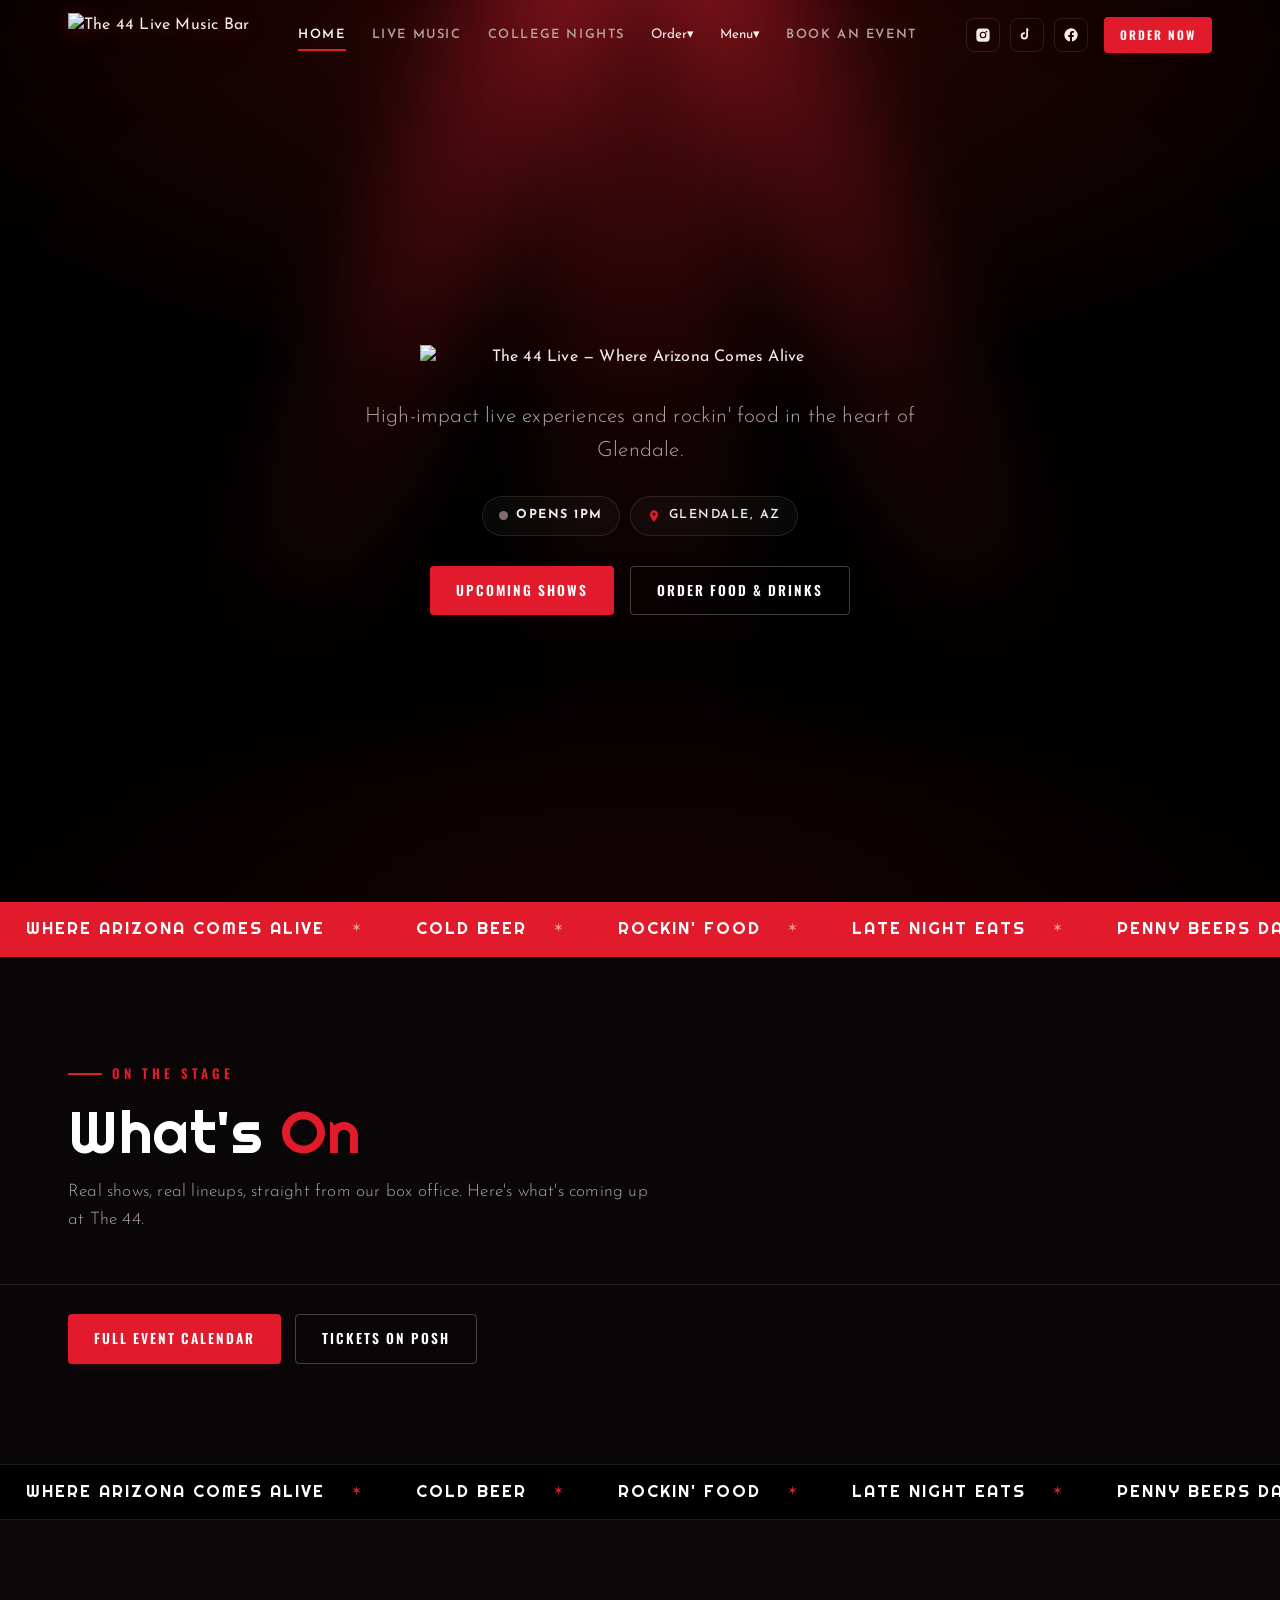
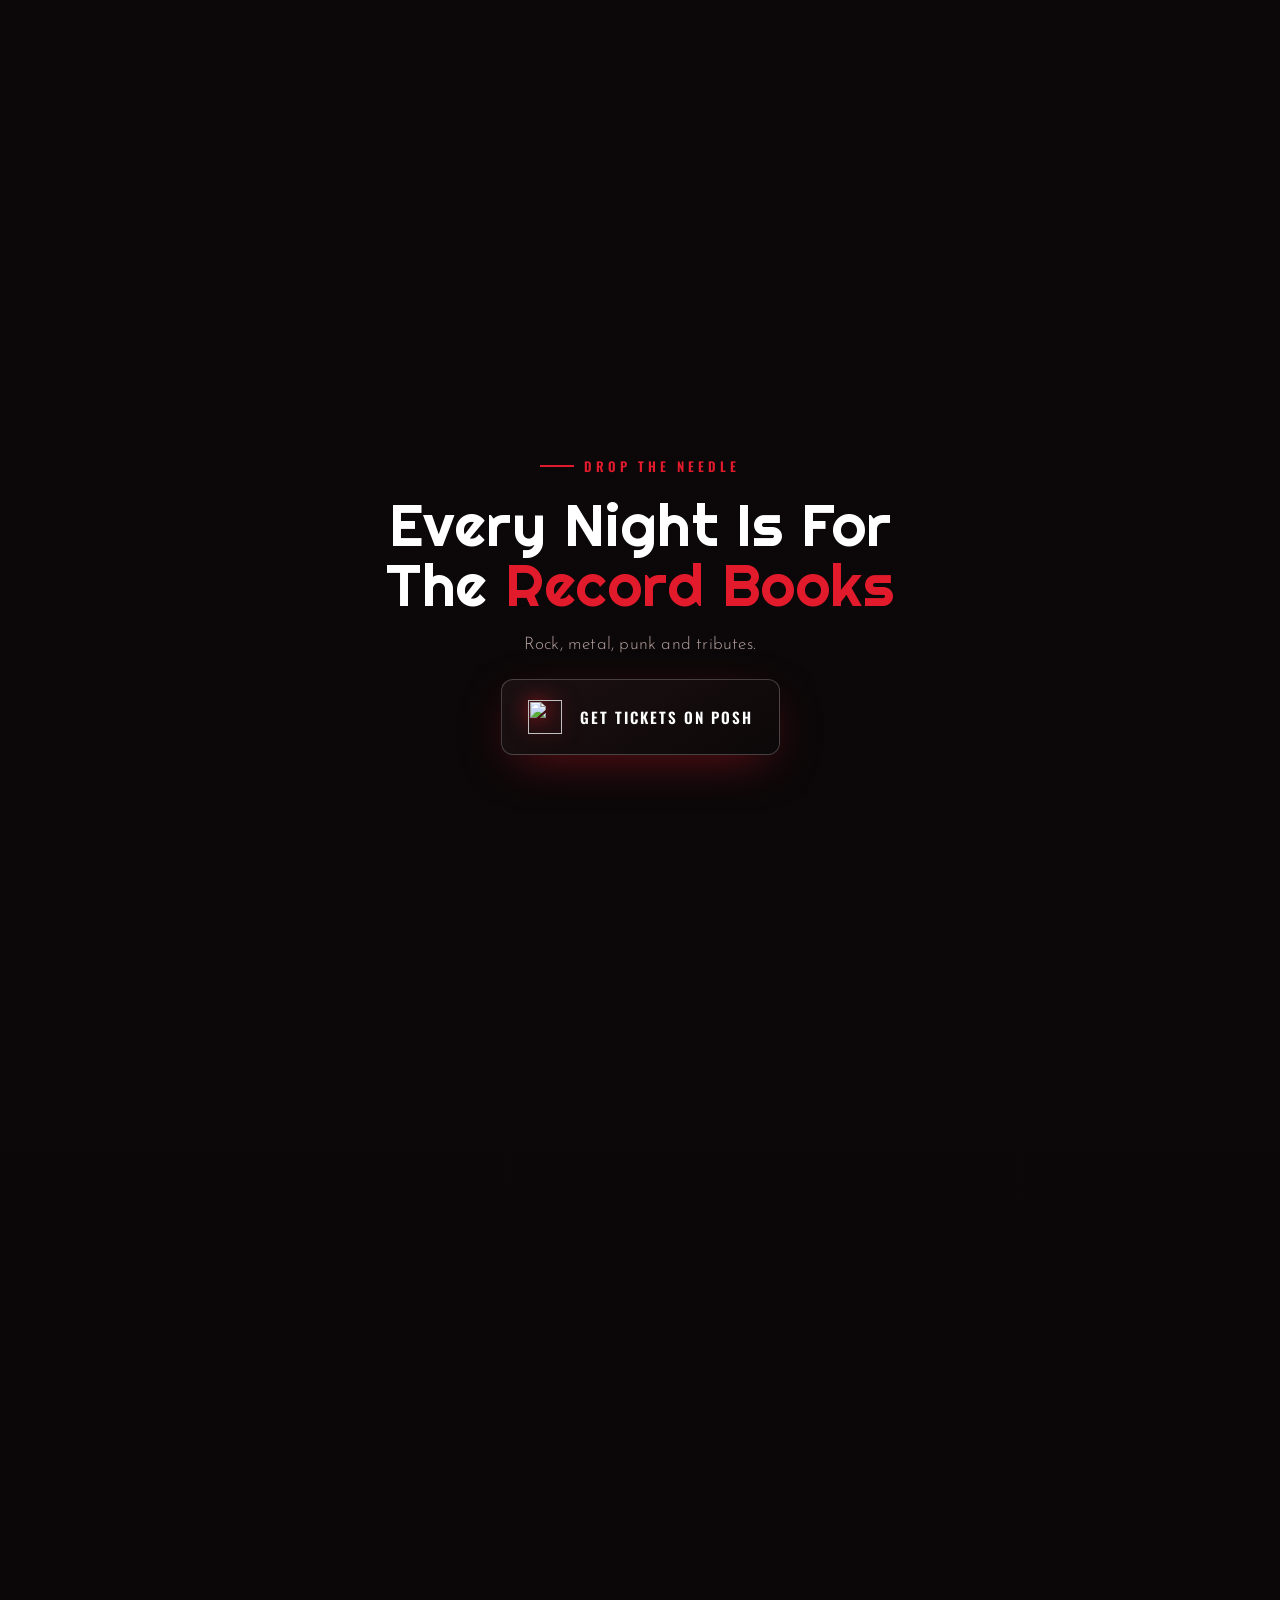
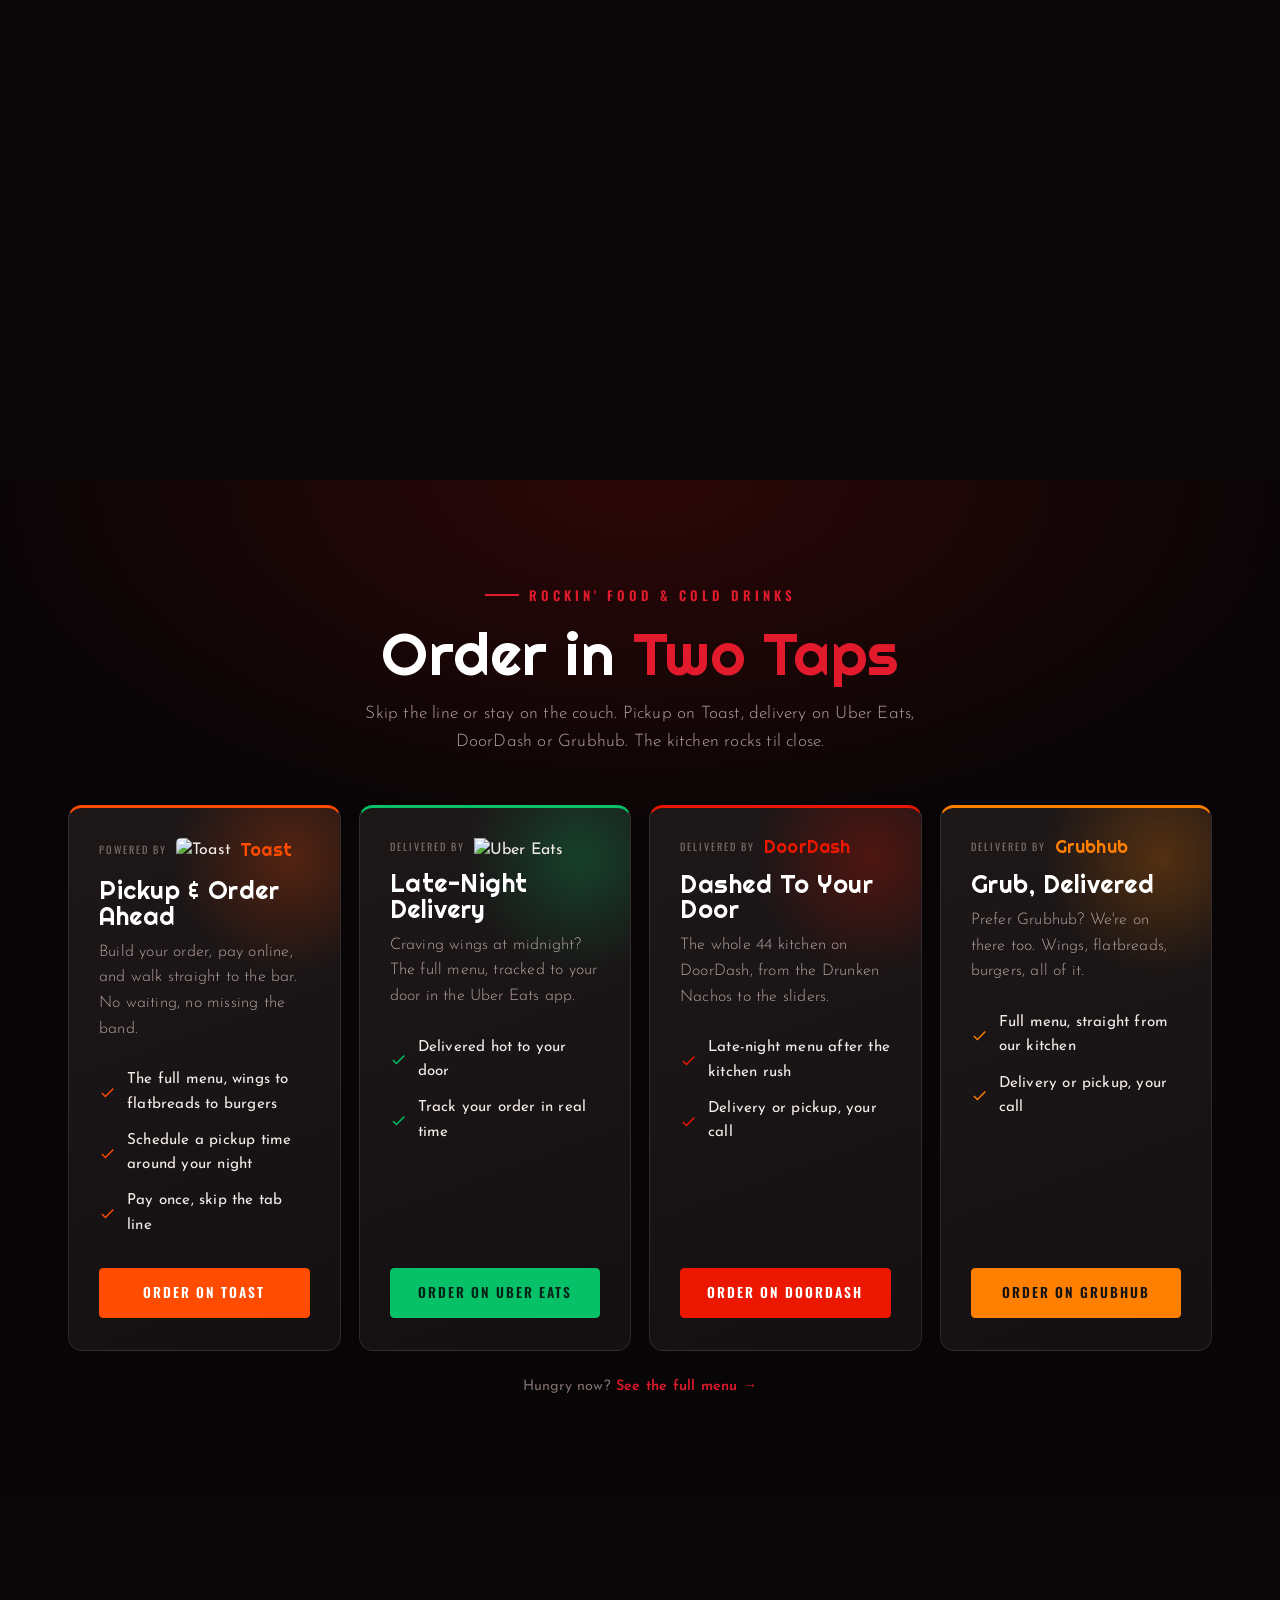
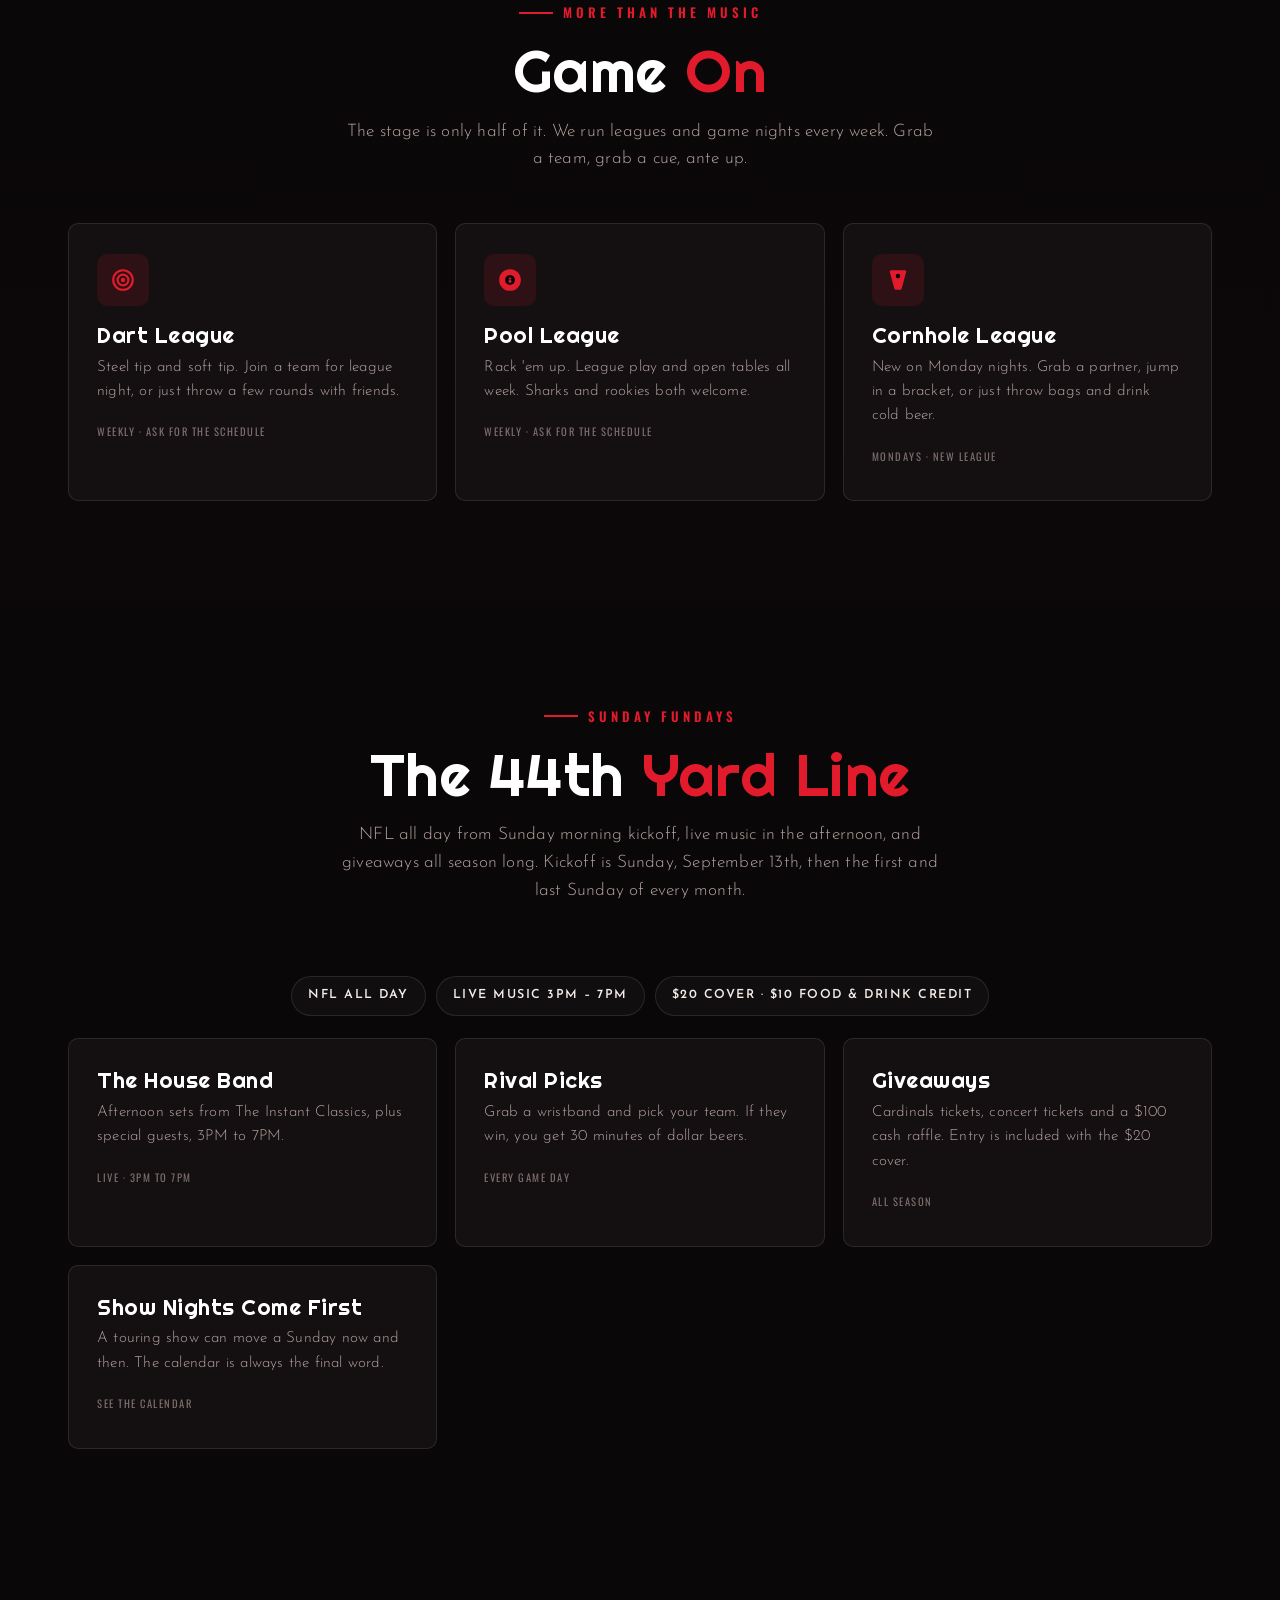
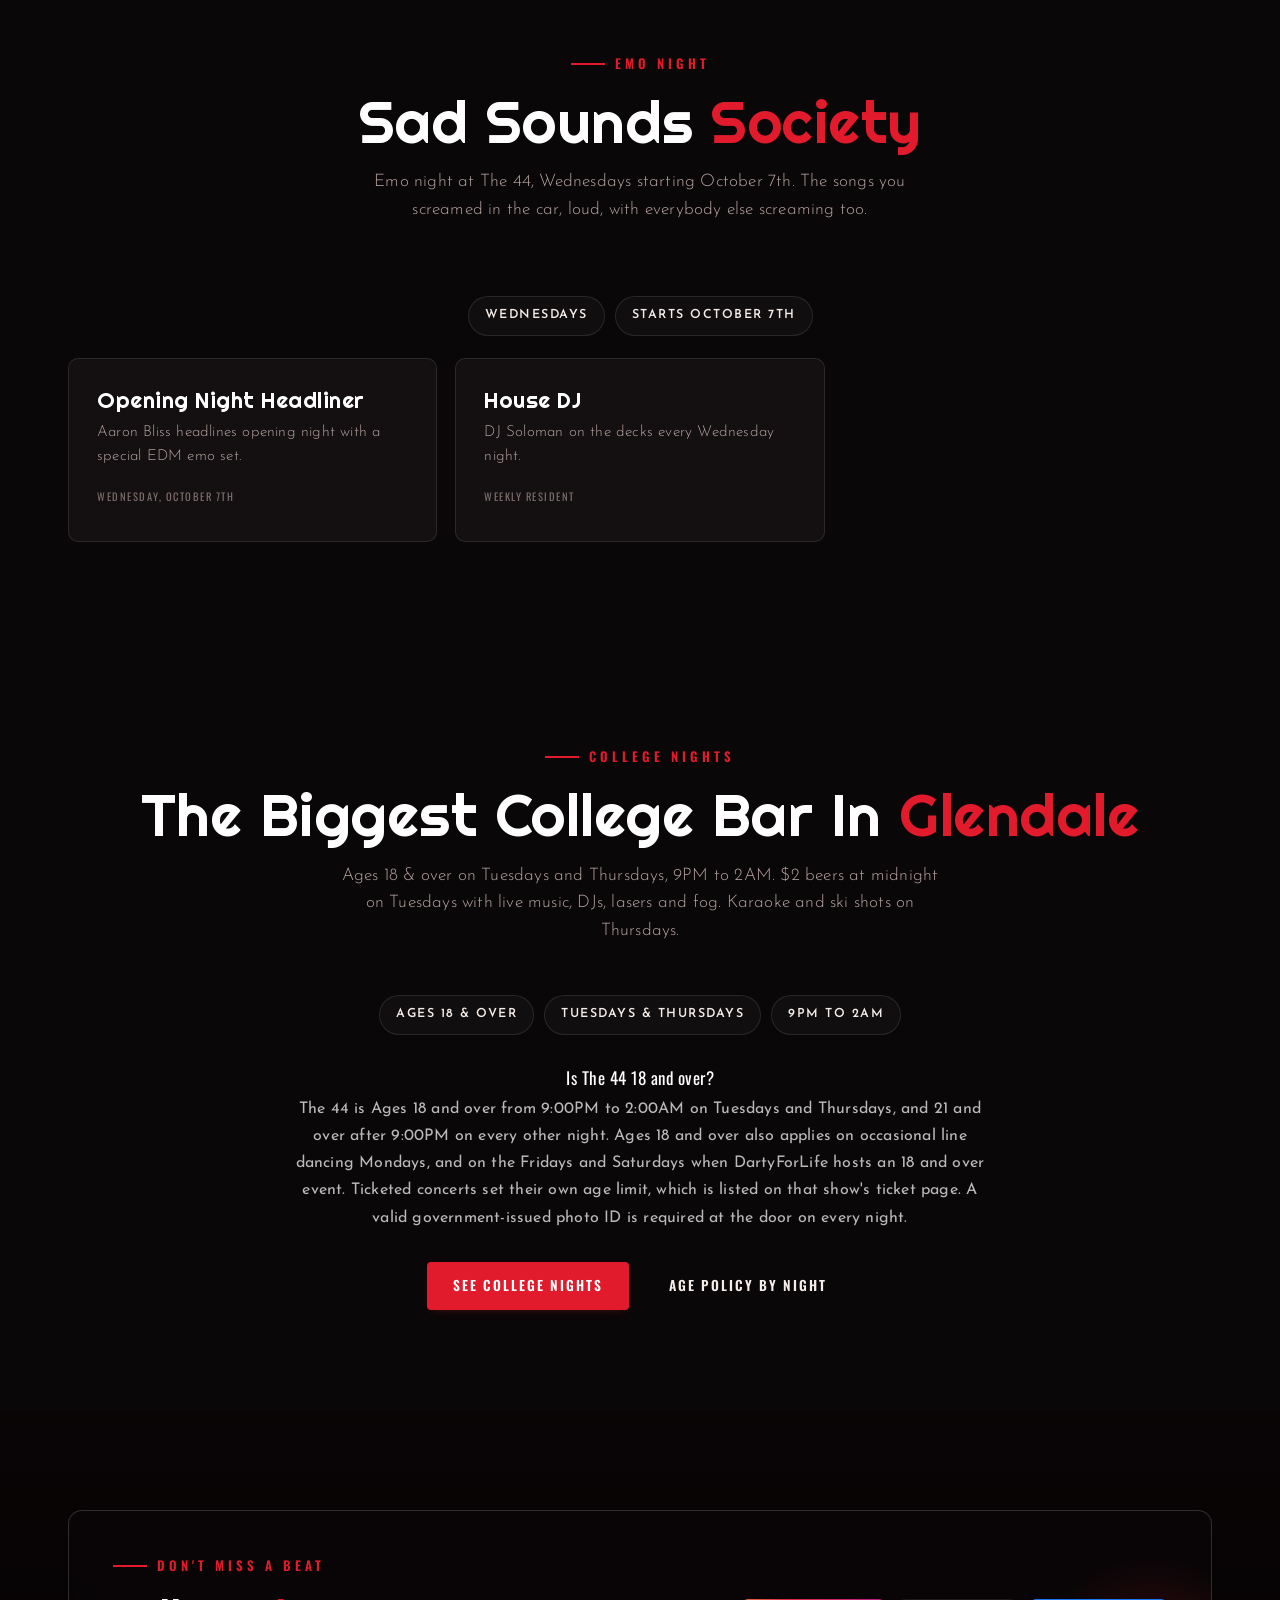
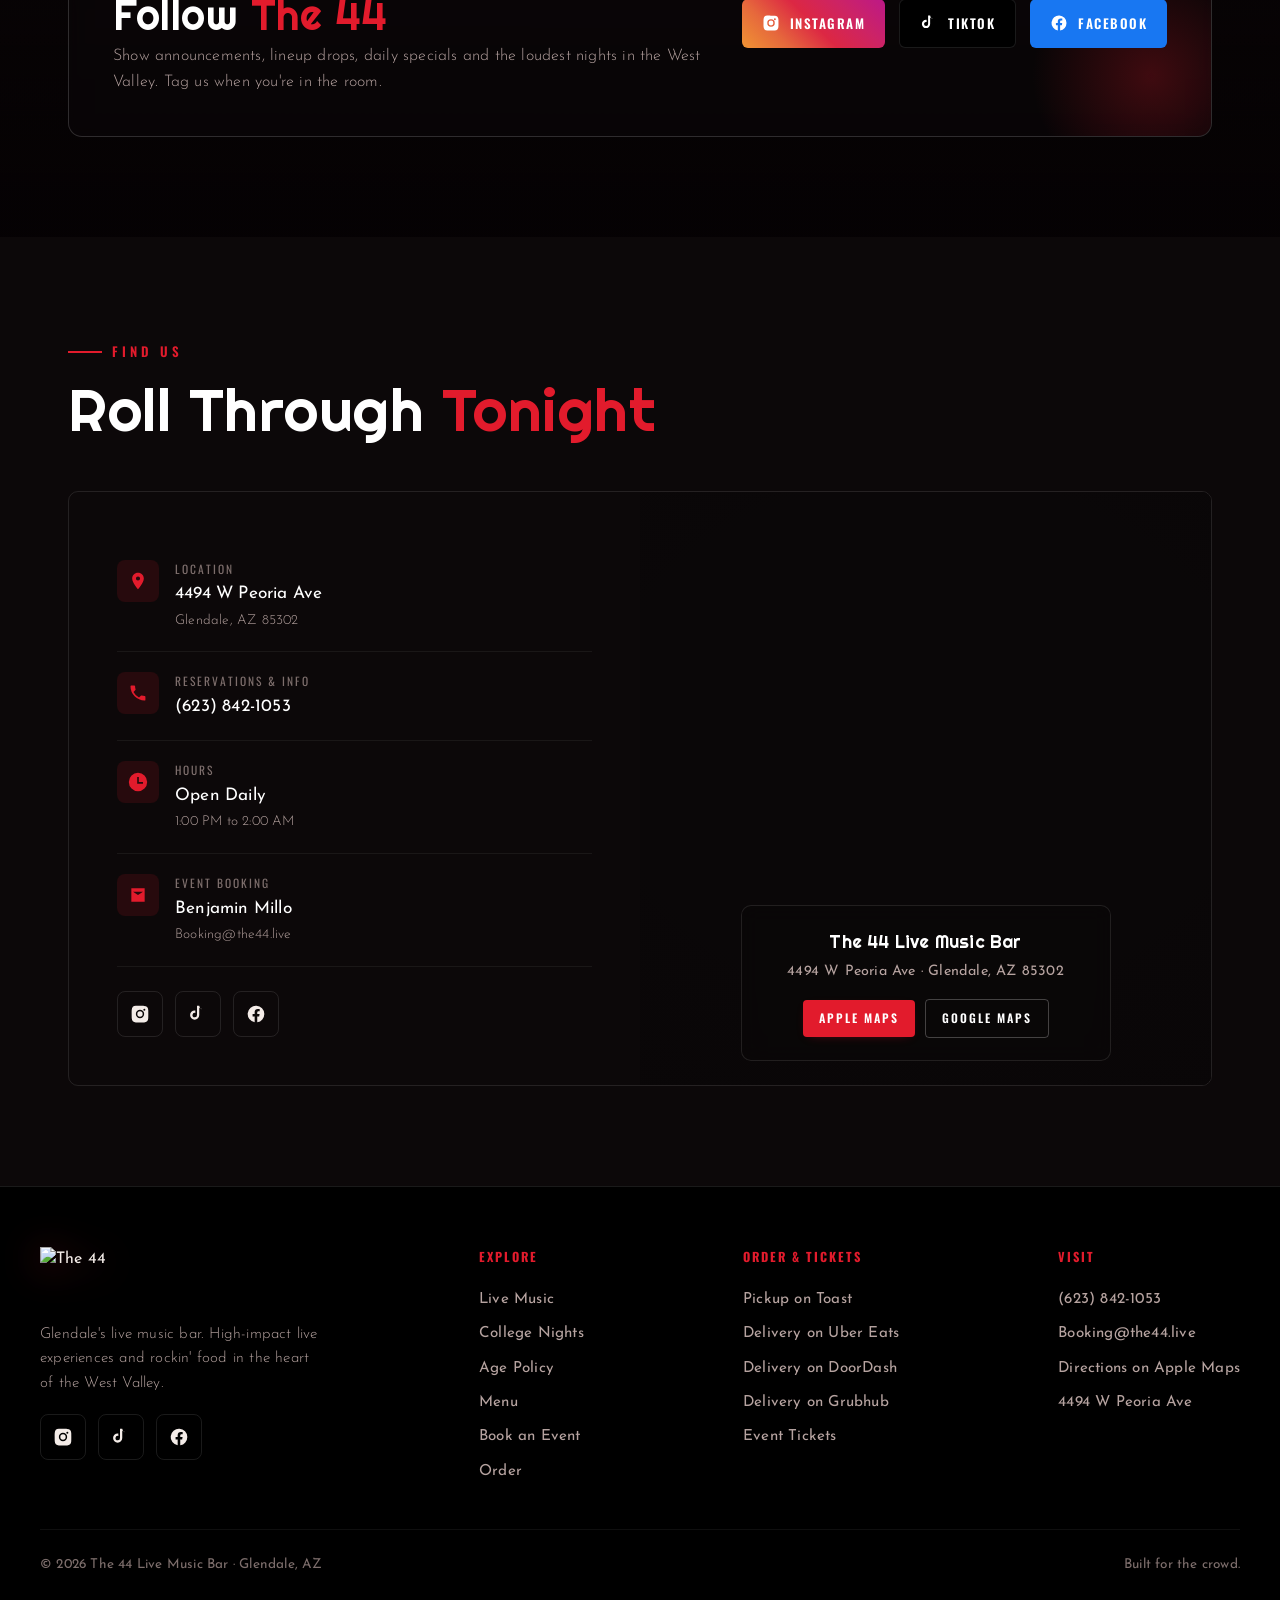
==== index.html @ 22d2dce9 "Update stylesheet and script version in index.html" ====
<!DOCTYPE html>
<html lang="en">
<head>
<meta charset="UTF-8">
<meta name="viewport" content="width=device-width, initial-scale=1.0">
<title>The 44 · Live Music Bar · Glendale, AZ</title>
<meta name="description" content="The 44 is Glendale's live music bar. High-impact live experiences and rockin' food in the heart of the West Valley. Live music, late-night kitchen, order on Toast, Uber Eats, DoorDash & Grubhub, book your event.">
<link rel="icon" href="assets/logo.png">
<meta property="og:title" content="The 44 · Live Music Bar · Glendale, AZ">
<meta property="og:description" content="High-impact live experiences and rockin' food in the heart of Glendale, Arizona.">
<meta property="og:image" content="https://the44.live/assets/logo.png">
<meta name="theme-color" content="#000000">
<link rel="preconnect" href="https://fonts.googleapis.com">
<link rel="preconnect" href="https://fonts.gstatic.com" crossorigin>
<link href="https://fonts.googleapis.com/css2?family=Righteous&family=Josefin+Sans:wght@300;400;500;600;700&family=Oswald:wght@500;600;700&display=swap" rel="stylesheet">
<link rel="stylesheet" href="https://unpkg.com/leaflet@1.9.4/dist/leaflet.css">
<link rel="stylesheet" href="styles.css?v=7">
<link rel="canonical" href="https://the44.live/">
<script type="application/ld+json">
{"@context":"https://schema.org","@type":["BarOrPub","NightClub","MusicVenue"],"@id":"https://the44.live/#bar","name":"The 44 Live Music Bar","slogan":"Where Arizona Comes Alive","alternateName":["The 44 Sports Grill & Nightlife","The 44 Sports Bar","The 44 Live","The 44"],"disambiguatingDescription":"Age policy varies by night. Ages 18 and over on Tuesdays and Thursdays from 9:00PM to 2:00AM, 21 and over after 9:00PM on other nights. Ticketed concerts set their own age limit, listed on each show's ticket page.","amenityFeature":[{"@type":"LocationFeatureSpecification","name":"Ages 18 and over admitted","value":true,"hoursAvailable":[{"@type":"OpeningHoursSpecification","dayOfWeek":["https://schema.org/Tuesday","https://schema.org/Thursday"],"opens":"21:00","closes":"02:00"}]},{"@type":"LocationFeatureSpecification","name":"Live music","value":true},{"@type":"LocationFeatureSpecification","name":"Late night kitchen","value":true}],"url":"https://the44.live/","logo":"https://the44.live/assets/logo.png","image":"https://the44.live/assets/banner-poster.jpg","telephone":"+16238421053","email":"Booking@the44.live","priceRange":"$","servesCuisine":"American","description":"The 44 is a live music bar in Glendale, Arizona, with live music and a late-night kitchen. It is Ages 18 and over from 9:00PM to 2:00AM on Tuesdays and Thursdays and 21 and over after 9:00PM on other nights, and it is the Glendale home base for DartyForLife's college bar nights.","address":{"@type":"PostalAddress","streetAddress":"4494 W Peoria Ave","addressLocality":"Glendale","addressRegion":"AZ","postalCode":"85302","addressCountry":"US"},"geo":{"@type":"GeoCoordinates","latitude":33.5831282,"longitude":-112.1552594},"openingHoursSpecification":[{"@type":"OpeningHoursSpecification","dayOfWeek":["Monday","Tuesday","Wednesday","Thursday","Friday","Saturday","Sunday"],"opens":"13:00","closes":"02:00"}],"publicAccess":true,"smokingAllowed":false,"subjectOf":{"@type":"WebPage","@id":"https://the44.live/18-and-over.html#webpage","url":"https://the44.live/18-and-over.html","name":"Is The 44 18 and Over? Age Policy By Night"},"sameAs":["https://instagram.com/the44live","https://facebook.com/The44AZ","https://tiktok.com/@the44livemusicbar","https://posh.vip/g/the44","https://www.yelp.com/biz/the-44-sports-grill-and-nightlife-glendale","https://www.tripadvisor.com/Restaurant_Review-g31231-d27843757-Reviews-The_44_Sports_Grill_Nightlife-Glendale_Arizona.html","https://www.livenation.com/venue/rZ7HnEZ174o4z/the-44-sports-grill-and-nightlife-events","https://www.bandsintown.com/v/10182330-the-44-sports-grill-and-nightlife","https://www.ticketweb.com/venue/the-44-sports-grill-and-nightlife-glendale-az/551578","https://nextdoor.com/pages/the-44-sports-grill-and-nightlife-glendale-az/","https://www.indieonthemove.com/venues/the-44-sports-grill-nightlife-glendale-arizona"]}
</script>
  <script defer src="https://site-stats-dartyforlife.vercel.app/script.js" data-website-id="b3cb225d-4cf5-4c58-b432-d6f7f33ac965" data-domains="the44.live,www.the44.live"></script>
</head>
<body>
<div class="grain"></div>
<div class="spotlight"></div>
<div id="nav-mount" data-nosnippet></div>

<main>
<!-- HERO -->
<section class="hero" id="top">
  <div class="hero-bg"><video class="hero-video" autoplay muted loop playsinline preload="metadata" poster="assets/banner-poster.jpg" aria-hidden="true"><source src="assets/banner.mp4?v=2" type="video/mp4"></video><div class="beam b1"></div><div class="beam b2"></div><div class="beam b3"></div></div>
  <div class="hero-vignette"></div>
  <div class="hero-inner">
    <div class="hero-logo-wrap">
      <img src="assets/logo.png" alt="The 44 Live — Where Arizona Comes Alive" class="hero-logo">
    </div>
    <p class="hero-tag">High-impact live experiences and rockin' food in the heart of Glendale.</p>
    <div class="hero-chips">
      <span class="live-pill" id="livePill"><span class="dot"></span><span id="liveText">Open Now</span></span>
      <span class="chip"><svg viewBox="0 0 24 24"><path d="M12 2C8 2 5 5 5 9c0 5 7 13 7 13s7-8 7-13c0-4-3-7-7-7zm0 9.5A2.5 2.5 0 1112 6.5a2.5 2.5 0 010 5z"/></svg>Glendale, AZ</span>
    </div>
    <div id="tonight"></div>
    <div class="hero-actions">
      <a href="events.html" class="btn btn-primary">Upcoming Shows</a>
      <a href="#order" class="btn btn-ghost">Order Food &amp; Drinks</a>
    </div>
  </div>
</section>

<div class="marquee" aria-hidden="true"><div class="marquee-track" id="mq1"></div></div>

<!-- WHAT'S ON (teaser) -->
<section id="whatson">
  <div class="wrap">
    <div class="sec-head reveal">
      <span class="eyebrow">On The Stage</span>
      <h2 class="sec-title">What's <em>On</em></h2>
      <p class="sec-sub">Real shows, real lineups, straight from our box office. Here's what's coming up at The 44.</p>
    </div>
    <div class="events-list" id="events-teaser"></div>
    <div style="margin-top:30px;display:flex;gap:14px;flex-wrap:wrap">
      <a href="events.html" class="btn btn-primary">Full Event Calendar</a>
      <a href="#" data-cfg="posh" target="_blank" rel="noopener" class="btn btn-ghost">Tickets on Posh</a>
    </div>
  </div>
</section>

<div class="marquee alt" aria-hidden="true"><div class="marquee-track" id="mq2"></div></div>

<!-- VINYL -->
<section id="vinyl">
  <div class="vinyl-stage">
    <div class="vinyl-pin">
      <div class="vinyl-inner">
        <canvas id="vinylCanvas" aria-hidden="true"></canvas>
        <div class="vinyl-copy">
          <span class="eyebrow">Drop The Needle</span>
          <h2 class="sec-title">Every Night Is For The <em>Record Books</em></h2>
          <p class="sec-sub">Rock, metal, punk and tributes.</p>
          <a class="led-ticket" data-cfg="posh" target="_blank" rel="noopener"><img class="led-logo" src="assets/logo.png" alt=""><span class="led-copy">Get Tickets on Posh</span></a>
        </div>
      </div>
    </div>
  </div>
</section>

<!-- ORDER -->
<section id="order">
  <canvas class="dotfield" aria-hidden="true"></canvas>
  <div class="wrap center">
    <div class="sec-head center reveal">
      <span class="eyebrow">Rockin' Food &amp; Cold Drinks</span>
      <h2 class="sec-title">Order in <em>Two Taps</em></h2>
      <p class="sec-sub">Skip the line or stay on the couch. Pickup on Toast, delivery on Uber Eats, DoorDash or Grubhub. The kitchen rocks til close.</p>
    </div>
    <div class="order-duo">
      <!-- TOAST -->
      <article class="plat-card toast reveal">
        <div class="powered-by"><span class="pb-label">Powered by</span><img class="pb-logo" src="assets/brand/toast-logo.png" alt="Toast"><span class="pb-name pb-toast">Toast</span></div>
        <h3>Pickup &amp; Order Ahead</h3>
        <p>Build your order, pay online, and walk straight to the bar. No waiting, no missing the band.</p>
        <ul class="plat-feats">
          <li><svg viewBox="0 0 24 24"><path d="M9 16.2 4.8 12l-1.4 1.4L9 19 21 7l-1.4-1.4z"/></svg>The full menu, wings to flatbreads to burgers</li>
          <li><svg viewBox="0 0 24 24"><path d="M9 16.2 4.8 12l-1.4 1.4L9 19 21 7l-1.4-1.4z"/></svg>Schedule a pickup time around your night</li>
          <li><svg viewBox="0 0 24 24"><path d="M9 16.2 4.8 12l-1.4 1.4L9 19 21 7l-1.4-1.4z"/></svg>Pay once, skip the tab line</li>
        </ul>
        <a href="#" data-cfg="toast" target="_blank" rel="noopener" class="btn btn-toast btn-block">Order on Toast</a>
      </article>
      <!-- UBER EATS -->
      <article class="plat-card uber reveal d1">
        <div class="powered-by"><span class="pb-label">Delivered by</span><img class="pb-logo pb-uber" src="assets/brand/ubereats.svg" alt="Uber Eats"></div>
        <h3>Late-Night Delivery</h3>
        <p>Craving wings at midnight? The full menu, tracked to your door in the Uber Eats app.</p>
        <ul class="plat-feats">
          <li><svg viewBox="0 0 24 24"><path d="M9 16.2 4.8 12l-1.4 1.4L9 19 21 7l-1.4-1.4z"/></svg>Delivered hot to your door</li>
          <li><svg viewBox="0 0 24 24"><path d="M9 16.2 4.8 12l-1.4 1.4L9 19 21 7l-1.4-1.4z"/></svg>Track your order in real time</li>
        </ul>
        <a href="#" data-cfg="uber" target="_blank" rel="noopener" class="btn btn-uber btn-block">Order on Uber Eats</a>
      </article>
      <!-- DOORDASH -->
      <article class="plat-card doordash reveal d2">
        <div class="powered-by"><span class="pb-label">Delivered by</span><span class="pb-name pb-dd">DoorDash</span></div>
        <h3>Dashed To Your Door</h3>
        <p>The whole 44 kitchen on DoorDash, from the Drunken Nachos to the sliders.</p>
        <ul class="plat-feats">
          <li><svg viewBox="0 0 24 24"><path d="M9 16.2 4.8 12l-1.4 1.4L9 19 21 7l-1.4-1.4z"/></svg>Late-night menu after the kitchen rush</li>
          <li><svg viewBox="0 0 24 24"><path d="M9 16.2 4.8 12l-1.4 1.4L9 19 21 7l-1.4-1.4z"/></svg>Delivery or pickup, your call</li>
        </ul>
        <a href="#" data-cfg="doordash" target="_blank" rel="noopener" class="btn btn-doordash btn-block">Order on DoorDash</a>
      </article>
      <!-- GRUBHUB -->
      <article class="plat-card grubhub reveal d3">
        <div class="powered-by"><span class="pb-label">Delivered by</span><span class="pb-name pb-gh">Grubhub</span></div>
        <h3>Grub, Delivered</h3>
        <p>Prefer Grubhub? We're on there too. Wings, flatbreads, burgers, all of it.</p>
        <ul class="plat-feats">
          <li><svg viewBox="0 0 24 24"><path d="M9 16.2 4.8 12l-1.4 1.4L9 19 21 7l-1.4-1.4z"/></svg>Full menu, straight from our kitchen</li>
          <li><svg viewBox="0 0 24 24"><path d="M9 16.2 4.8 12l-1.4 1.4L9 19 21 7l-1.4-1.4z"/></svg>Delivery or pickup, your call</li>
        </ul>
        <a href="#" data-cfg="grubhub" target="_blank" rel="noopener" class="btn btn-grubhub btn-block">Order on Grubhub</a>
      </article>
    </div>
    <p style="margin-top:24px;color:var(--muted-2);font-size:.9rem">Hungry now? <a href="menu.html" style="color:var(--crimson-bright);font-weight:600">See the full menu →</a></p>
  </div>
</section>

<!-- GAME NIGHTS / LEAGUES -->
<section id="games">
  <div class="wrap">
    <div class="sec-head center reveal">
      <span class="eyebrow">More Than The Music</span>
      <h2 class="sec-title">Game <em>On</em></h2>
      <p class="sec-sub">The stage is only half of it. We run leagues and game nights every week. Grab a team, grab a cue, ante up.</p>
    </div>
    <div class="games-grid">
      <article class="game-card reveal">
        <div class="game-ic"><svg viewBox="0 0 24 24" fill="currentColor"><path d="M12 2a10 10 0 1010 10A10 10 0 0012 2zm0 18a8 8 0 118-8 8 8 0 01-8 8z"/><path d="M12 6a6 6 0 106 6 6 6 0 00-6-6zm0 10a4 4 0 114-4 4 4 0 01-4 4z"/><circle cx="12" cy="12" r="2"/></svg></div>
        <h3>Dart League</h3>
        <p>Steel tip and soft tip. Join a team for league night, or just throw a few rounds with friends.</p>
        <span class="game-tag">Weekly · ask for the schedule</span>
      </article>
      <article class="game-card reveal d1">
        <div class="game-ic"><svg viewBox="0 0 24 24" fill="currentColor"><circle cx="12" cy="12" r="10"/><circle cx="12" cy="12" r="4.6" fill="#0a0708"/><circle cx="12" cy="10.7" r="1.05" fill="currentColor"/><circle cx="12" cy="13.3" r="1.35" fill="currentColor"/></svg></div>
        <h3>Pool League</h3>
        <p>Rack 'em up. League play and open tables all week. Sharks and rookies both welcome.</p>
        <span class="game-tag">Weekly · ask for the schedule</span>
      </article>
      <article class="game-card reveal d2">
        <div class="game-ic"><svg viewBox="0 0 24 24" fill="currentColor"><path d="M5.6 3h12.8a1.2 1.2 0 011.15 1.55l-4.2 15.6A1.2 1.2 0 0114.2 21H9.8a1.2 1.2 0 01-1.15-.85l-4.2-15.6A1.2 1.2 0 015.6 3z"/><circle cx="12" cy="8.4" r="2.1" fill="#0a0708"/></svg></div>
        <h3>Cornhole League</h3>
        <p>New on Monday nights. Grab a partner, jump in a bracket, or just throw bags and drink cold beer.</p>
        <span class="game-tag">Mondays · new league</span>
      </article>
    </div>
  </div>
</section>

<!-- SUNDAY FUNDAYS -->
<section id="sundays">
  <div class="wrap">
    <div class="sec-head center reveal">
      <span class="eyebrow">Sunday Fundays</span>
      <h2 class="sec-title">The 44th <em>Yard Line</em></h2>
      <p class="sec-sub">NFL all day from Sunday morning kickoff, live music in the afternoon, and giveaways all season long. Kickoff is Sunday, September 13th, then the first and last Sunday of every month.</p>
    </div>
    <div class="night-layout reveal">
      <figure class="night-flyer"><img src="assets/sunday-fundays-flyer.jpg" alt="Sunday Fundays at The 44th Yard Line — NFL all day, kickoff Sunday September 13th" loading="lazy" onerror="this.closest('.night-layout').classList.add('no-flyer');this.closest('.night-flyer').remove()"></figure>
      <div class="night-body">
        <div class="hero-chips">
          <span class="chip">NFL All Day</span>
          <span class="chip">Live Music 3PM &ndash; 7PM</span>
          <span class="chip">$20 Cover &middot; $10 Food &amp; Drink Credit</span>
        </div>
        <div class="games-grid">
          <article class="game-card">
            <h3>The House Band</h3>
            <p>Afternoon sets from <a href="https://instagram.com/theinstantclassics" target="_blank" rel="noopener">The Instant Classics</a>, plus special guests, 3PM to 7PM.</p>
            <span class="game-tag">Live · 3PM to 7PM</span>
          </article>
          <article class="game-card">
            <h3>Rival Picks</h3>
            <p>Grab a wristband and pick your team. If they win, you get 30 minutes of dollar beers.</p>
            <span class="game-tag">Every game day</span>
          </article>
          <article class="game-card">
            <h3>Giveaways</h3>
            <p>Cardinals tickets, concert tickets and a $100 cash raffle. Entry is included with the $20 cover.</p>
            <span class="game-tag">All season</span>
          </article>
          <article class="game-card">
            <h3>Show Nights Come First</h3>
            <p>A touring show can move a Sunday now and then. The calendar is always the final word.</p>
            <span class="game-tag"><a href="events.html">See the calendar</a></span>
          </article>
        </div>
      </div>
    </div>
  </div>
</section>

<!-- EMO NIGHT -->
<section id="emo-night">
  <div class="wrap">
    <div class="sec-head center reveal">
      <span class="eyebrow">Emo Night</span>
      <h2 class="sec-title">Sad Sounds <em>Society</em></h2>
      <p class="sec-sub">Emo night at The 44, Wednesdays starting October 7th. The songs you screamed in the car, loud, with everybody else screaming too.</p>
    </div>
    <div class="night-layout reveal">
      <figure class="night-flyer"><img src="assets/emo-night-flyer.jpg" alt="Sad Sounds Society emo night at The 44, Wednesdays starting October 7th" loading="lazy" onerror="this.closest('.night-layout').classList.add('no-flyer');this.closest('.night-flyer').remove()"></figure>
      <div class="night-body">
        <div class="hero-chips">
          <span class="chip">Wednesdays</span>
          <span class="chip">Starts October 7th</span>
        </div>
        <div class="games-grid">
          <article class="game-card">
            <h3>Opening Night Headliner</h3>
            <p><a href="https://instagram.com/aaronblissmusic" target="_blank" rel="noopener">Aaron Bliss</a> headlines opening night with a special EDM emo set.</p>
            <span class="game-tag">Wednesday, October 7th</span>
          </article>
          <article class="game-card">
            <h3>House DJ</h3>
            <p><a href="https://instagram.com/dj_soloman" target="_blank" rel="noopener">DJ Soloman</a> on the decks every Wednesday night.</p>
            <span class="game-tag">Weekly resident</span>
          </article>
        </div>
      </div>
    </div>
  </div>
</section>

<!-- COLLEGE NIGHTS -->
<section id="college">
  <div class="wrap">
    <div class="sec-head center reveal">
      <span class="eyebrow">College Nights</span>
      <h2 class="sec-title">The Biggest College Bar In <em>Glendale</em></h2>
      <p class="sec-sub">Ages 18 &amp; over on Tuesdays and Thursdays, 9PM to 2AM. $2 beers at midnight on Tuesdays with live music, DJs, lasers and fog. Karaoke and ski shots on Thursdays.</p>
    </div>
    <div class="hero-chips reveal" style="justify-content:center">
      <span class="chip">Ages 18 &amp; Over</span>
      <span class="chip">Tuesdays &amp; Thursdays</span>
      <span class="chip">9PM to 2AM</span>
    </div>

    <!-- Complete, self-contained age answer. The homepage is what ranks for the
         bare brand query, so the full conditional policy has to be answerable
         from here, not only from the age page. -->
    <div class="reveal" style="max-width:70ch;margin:34px auto 0;text-align:center">
      <h3 style="font-family:'Oswald',sans-serif;font-size:1.06rem;color:#fff;margin:0 0 10px">Is The 44 18 and over?</h3>
      <p style="color:rgba(255,255,255,.72);line-height:1.7;margin:0">The 44 is Ages 18 and over from 9:00PM to 2:00AM on Tuesdays and Thursdays, and 21 and over after 9:00PM on every other night. Ages 18 and over also applies on occasional line dancing Mondays, and on the Fridays and Saturdays when DartyForLife hosts an 18 and over event. Ticketed concerts set their own age limit, which is listed on that show's ticket page. A valid government-issued photo ID is required at the door on every night.</p>
    </div>

    <div class="reveal" style="margin-top:30px;display:flex;justify-content:center;gap:14px;flex-wrap:wrap">
      <a href="college-night.html" class="btn btn-primary">See College Nights</a>
      <a href="18-and-over.html" class="btn">Age Policy By Night</a>
    </div>
  </div>
</section>

<!-- FOLLOW -->
<section id="follow">
  <canvas class="dotfield" aria-hidden="true"></canvas>
  <div class="wrap">
    <div class="follow-card reveal">
      <div>
        <span class="eyebrow">Don't Miss A Beat</span>
        <h2>Follow <em>The 44</em></h2>
        <p>Show announcements, lineup drops, daily specials and the loudest nights in the West Valley. Tag us when you're in the room.</p>
      </div>
      <div class="follow-btns">
        <a href="#" data-cfg="ig" target="_blank" rel="noopener" class="sbtn ig"><svg viewBox="0 0 24 24"><path d="M12 2.2c3.2 0 3.6 0 4.9.07 3.3.15 4.8 1.7 5 5 .06 1.3.07 1.7.07 4.9s0 3.6-.07 4.9c-.2 3.3-1.7 4.8-5 5-1.3.06-1.7.07-4.9.07s-3.6 0-4.9-.07c-3.3-.2-4.8-1.7-5-5C2.04 15.6 2 15.2 2 12s0-3.6.07-4.9c.2-3.3 1.7-4.8 5-5C8.4 2.2 8.8 2.2 12 2.2zm0 4.8a5 5 0 100 10 5 5 0 000-10zm0 8.2a3.2 3.2 0 110-6.4 3.2 3.2 0 010 6.4zm5.2-9.4a1.2 1.2 0 100 2.4 1.2 1.2 0 000-2.4z"/></svg>Instagram</a>
        <a href="#" data-cfg="tt" target="_blank" rel="noopener" class="sbtn tt"><svg viewBox="0 0 24 24"><path d="M16.5 5.8a4.8 4.8 0 01-3-1.3v8.8a5.5 5.5 0 11-5.5-5.5c.3 0 .6 0 .8.07v2.8a2.7 2.7 0 102 2.6V2h2.7a4.8 4.8 0 003 4.2z"/></svg>TikTok</a>
        <a href="#" data-cfg="fb" target="_blank" rel="noopener" class="sbtn fb"><svg viewBox="0 0 24 24"><path d="M22 12a10 10 0 10-11.6 9.9v-7H7.9V12h2.5V9.8c0-2.5 1.5-3.9 3.8-3.9 1.1 0 2.2.2 2.2.2v2.5h-1.3c-1.2 0-1.6.8-1.6 1.6V12h2.8l-.5 2.9h-2.3v7A10 10 0 0022 12z"/></svg>Facebook</a>
      </div>
    </div>
  </div>
</section>

<!-- VISIT -->
<section id="visit">
  <div class="wrap">
    <div class="sec-head reveal"><span class="eyebrow">Find Us</span><h2 class="sec-title">Roll Through <em>Tonight</em></h2></div>
    <div class="visit-grid reveal">
      <div class="visit-info">
        <div class="row"><div class="ic"><svg viewBox="0 0 24 24"><path d="M12 2C8 2 5 5 5 9c0 5 7 13 7 13s7-8 7-13c0-4-3-7-7-7zm0 9.5A2.5 2.5 0 1112 6.5a2.5 2.5 0 010 5z"/></svg></div><div><div class="lbl">Location</div><div class="val"><a href="#" data-cfg="map" target="_blank" rel="noopener">4494 W Peoria Ave<small>Glendale, AZ 85302</small></a></div></div></div>
        <div class="row"><div class="ic"><svg viewBox="0 0 24 24"><path d="M6.6 10.8a15 15 0 006.6 6.6l2.2-2.2a1 1 0 011-.24 11 11 0 003.5.56 1 1 0 011 1V20a1 1 0 01-1 1A17 17 0 013 4a1 1 0 011-1h3.5a1 1 0 011 1 11 11 0 00.56 3.5 1 1 0 01-.24 1z"/></svg></div><div><div class="lbl">Reservations &amp; Info</div><div class="val"><a href="#" data-cfg="tel">(623) 842-1053</a></div></div></div>
        <div class="row"><div class="ic"><svg viewBox="0 0 24 24"><path d="M12 1a11 11 0 100 22 11 11 0 000-22zm1 11h5v2h-7V6h2z"/></svg></div><div><div class="lbl">Hours</div><div class="val">Open Daily<small>1:00 PM to 2:00 AM</small></div></div></div>
        <div class="row"><div class="ic"><svg viewBox="0 0 24 24"><path d="M4 4h16v16H4zm2 4 6 4 6-4"/></svg></div><div><div class="lbl">Event Booking</div><div class="val"><a href="#" data-cfg="mailDefault">Benjamin Millo<small>Booking@the44.live</small></a></div></div></div>
        <div class="socials">
          <a href="#" data-cfg="ig" target="_blank" rel="noopener" aria-label="Instagram"><svg viewBox="0 0 24 24"><path d="M12 2.2c3.2 0 3.6 0 4.9.07 3.3.15 4.8 1.7 5 5 .06 1.3.07 1.7.07 4.9s0 3.6-.07 4.9c-.2 3.3-1.7 4.8-5 5-1.3.06-1.7.07-4.9.07s-3.6 0-4.9-.07c-3.3-.2-4.8-1.7-5-5C2.04 15.6 2 15.2 2 12s0-3.6.07-4.9c.2-3.3 1.7-4.8 5-5C8.4 2.2 8.8 2.2 12 2.2zm0 4.8a5 5 0 100 10 5 5 0 000-10zm0 8.2a3.2 3.2 0 110-6.4 3.2 3.2 0 010 6.4zm5.2-9.4a1.2 1.2 0 100 2.4 1.2 1.2 0 000-2.4z"/></svg></a>
          <a href="#" data-cfg="tt" target="_blank" rel="noopener" aria-label="TikTok"><svg viewBox="0 0 24 24"><path d="M16.5 5.8a4.8 4.8 0 01-3-1.3v8.8a5.5 5.5 0 11-5.5-5.5c.3 0 .6 0 .8.07v2.8a2.7 2.7 0 102 2.6V2h2.7a4.8 4.8 0 003 4.2z"/></svg></a>
          <a href="#" data-cfg="fb" target="_blank" rel="noopener" aria-label="Facebook"><svg viewBox="0 0 24 24"><path d="M22 12a10 10 0 10-11.6 9.9v-7H7.9V12h2.5V9.8c0-2.5 1.5-3.9 3.8-3.9 1.1 0 2.2.2 2.2.2v2.5h-1.3c-1.2 0-1.6.8-1.6 1.6V12h2.8l-.5 2.9h-2.3v7A10 10 0 0022 12z"/></svg></a>
        </div>
      </div>
      <div class="visit-map" id="visit-map">
        <div id="themap"></div>
        <div class="map-card">
          <div class="mc-name">The 44 Live Music Bar</div>
          <div class="mc-addr">4494 W Peoria Ave · Glendale, AZ 85302</div>
          <div class="maplinks" style="justify-content:center">
            <a class="btn btn-primary btn-sm" data-cfg="mapapple" target="_blank" rel="noopener">Apple Maps</a>
            <a class="btn btn-ghost btn-sm" data-cfg="mapgoogle" target="_blank" rel="noopener">Google Maps</a>
          </div>
        </div>
      </div>
    </div>
  </div>
</section>
</main>

<div id="footer-mount"></div>
<script src="app.js?v=7"></script>
<script src="fx-dotfield.js"></script>
<script src="fx-vinyl.js"></script>
<script src="fx-tonight.js"></script>
<script src="https://unpkg.com/leaflet@1.9.4/dist/leaflet.js"></script>
<script>
(function(){
  if(typeof L==='undefined') return;
  var el=document.getElementById('themap'); if(!el) return;
  var BAR=[33.5831282,-112.1552594];
  var map=L.map(el,{zoomControl:false,attributionControl:false,scrollWheelZoom:false,dragging:false,doubleClickZoom:false,boxZoom:false,keyboard:false,touchZoom:false}).setView([33.46,-112.07],10);
  L.tileLayer('https://{s}.basemaps.cartocdn.com/dark_all/{z}/{x}/{y}{r}.png',{maxZoom:19,subdomains:'abcd'}).addTo(map);
  var icon=L.divIcon({className:'bar-marker',html:'<span class="bm-ping"></span><svg class="bm-pin" viewBox="0 0 24 34" width="30" height="42"><path d="M12 0C5.9 0 1 4.9 1 11c0 7.7 9.6 21.3 10 21.9.2.3.6.3.8 0C12.4 32.3 23 18.7 23 11 23 4.9 18.1 0 12 0z" fill="#E21B2C" stroke="#ffffff" stroke-width="1.4"/><circle cx="12" cy="11" r="4" fill="#1a0d0d"/></svg>',iconSize:[30,42],iconAnchor:[15,40]});
  L.marker(BAR,{icon:icon}).addTo(map);
  var flown=false;
  function fly(){ if(flown)return; flown=true; setTimeout(function(){ map.invalidateSize(); map.flyTo(BAR,16,{duration:3.6,easeLinearity:.18}); },140); }
  if('IntersectionObserver' in window){
    var io=new IntersectionObserver(function(es){es.forEach(function(e){if(e.isIntersecting){fly();io.disconnect();}});},{threshold:.3});
    io.observe(document.getElementById('visit-map'));
  } else { setTimeout(fly,800); }
  setTimeout(function(){map.invalidateSize();},400);
  window.addEventListener('resize',function(){map.invalidateSize();});
})();
</script>
</body>
</html>
---- styles.css ----
/* ============================================================
   THE 44 — LIVE MUSIC BAR  ·  shared styles
   Brand bible: crimson #A52A2A · jet black · white
   Display: Righteous · Body: Josefin Sans · Accent: Oswald
   ============================================================ */
:root{
  --black:#000;
  --ink:#0a0708;
  --ink-2:#141011;
  --ink-3:#1d1718;
  --crimson:#A52A2A;
  --crimson-bright:#E21B2C;
  --crimson-deep:#860F0F;
  --glow:#ff2536;
  --white:#fff;
  --bone:#f4ece8;
  --muted:#b6a3a0;
  --muted-2:#7d6e6c;
  --line:rgba(255,255,255,.10);
  --line-2:rgba(255,255,255,.06);
  --maxw:1200px;
  --ease:cubic-bezier(.16,1,.3,1);
  /* tempo (house clock: a record under stage lights) */
  --bpm:100;
  --beat:calc(60s / var(--bpm));
  /* LED / marquee */
  --led-on:#E21B2C;
  --led-dim:#5c0a10;
  --led-glass:rgba(18,8,9,.55);
  --led-grid:7px;
  --glass-stroke:rgba(255,255,255,.22);
  /* order platforms (accent only) */
  --toast:#ff4c00;
  --toast-deep:#c93c00;
  --toast-glow:rgba(255,76,0,.45);
  --uber:#06c167;
  --doordash:#eb1700;
  --doordash-glow:rgba(235,23,0,.45);
  --grubhub:#ff8000;
  --grubhub-glow:rgba(255,128,0,.45);
  --uber-deep:#04241a;
  --uber-ink:#04241a;
  --uber-glow:rgba(6,193,103,.45);
  /* official button radius */
  --btn-r:4px;
}
*{margin:0;padding:0;box-sizing:border-box}
html{scroll-behavior:smooth;-webkit-text-size-adjust:100%}
body{background:var(--ink);color:var(--bone);font-family:'Josefin Sans',sans-serif;line-height:1.6;overflow-x:hidden;letter-spacing:.2px}
::selection{background:var(--crimson-bright);color:#fff}
a{color:inherit;text-decoration:none}
img{display:block;max-width:100%}
button{font-family:inherit;cursor:pointer;border:none;background:none;color:inherit}
h1,h2,h3,.display{font-family:'Righteous',cursive;font-weight:400;letter-spacing:.5px;line-height:1.02}

/* film-grain overlay removed (went pixelated/boxy over the bright neon) */
.grain{display:none}
.spotlight{position:fixed;width:640px;height:640px;left:0;top:0;border-radius:50%;pointer-events:none;z-index:1;
  background:radial-gradient(circle,rgba(226,27,44,.16),transparent 60%);transform:translate(-50%,-50%);
  transition:opacity .5s;opacity:0;will-change:transform;mix-blend-mode:screen}
@media(pointer:fine){.spotlight.on{opacity:1}}

/* ---------- nav (injected by app.js) ---------- */
header.site{position:fixed;top:0;left:0;right:0;z-index:1000;transition:.4s var(--ease);border-bottom:1px solid transparent}
header.site.scrolled{background:rgba(8,5,6,.85);backdrop-filter:blur(14px);border-bottom-color:var(--line)}
.nav{max-width:var(--maxw);margin:0 auto;display:flex;align-items:center;justify-content:space-between;padding:13px 28px;gap:18px}
.brand{display:flex;align-items:center;gap:12px;flex-shrink:0}
.brand img{height:44px;width:auto;filter:drop-shadow(0 2px 10px rgba(226,27,44,.35))}
.nav-links{display:flex;gap:26px;align-items:center}
.nav-links a{font-size:.8rem;letter-spacing:1.6px;text-transform:uppercase;font-weight:600;color:var(--muted);position:relative;padding:6px 0;transition:.25s}
.nav-links a::after{content:"";position:absolute;left:0;bottom:0;height:2px;width:0;background:var(--crimson-bright);transition:.3s var(--ease)}
.nav-links a:hover,.nav-links a.active{color:#fff}
.nav-links a:hover::after,.nav-links a.active::after{width:100%}
.nav-right{display:flex;align-items:center;gap:16px}
.nav-social{display:flex;gap:10px}
.nav-social a{width:34px;height:34px;border-radius:8px;border:1px solid var(--line);display:flex;align-items:center;justify-content:center;transition:.3s}
.nav-social a:hover{background:var(--crimson-bright);border-color:var(--crimson-bright);transform:translateY(-2px)}
.nav-social a svg{width:16px;height:16px;fill:var(--bone);transition:.3s}
.nav-social a:hover svg{fill:#fff}

.btn{display:inline-flex;align-items:center;justify-content:center;gap:10px;font-family:'Oswald',sans-serif;font-weight:600;
  letter-spacing:2px;text-transform:uppercase;font-size:.85rem;padding:13px 26px;border-radius:var(--btn-r);transition:.3s var(--ease);
  position:relative;overflow:hidden;white-space:nowrap;cursor:pointer}
/* shared diagonal sheen sweep on hover (GPU transform) */
.btn::after{content:"";position:absolute;top:0;left:-120%;width:60%;height:100%;pointer-events:none;
  background:linear-gradient(105deg,transparent,rgba(255,255,255,.35),transparent);transform:skewX(-18deg);transition:left .6s var(--ease)}
.btn:hover::after{left:140%}
/* keyboard focus ring (a11y) */
.btn:focus-visible{outline:none;box-shadow:0 0 0 3px rgba(226,27,44,.45)}
/* press */
.btn:active{transform:translateY(0) scale(.98)}
.btn-icon svg{width:18px;height:18px}
.btn-primary{background:var(--crimson-bright);color:#fff;box-shadow:0 3px 12px -6px rgba(226,27,44,.45)}
.btn-primary:hover{background:#fff;color:#000;transform:translateY(-2px);box-shadow:0 6px 18px -10px rgba(226,27,44,.4)}
.btn-ghost{background:transparent;color:#fff;border:1.5px solid rgba(255,255,255,.24)}
.btn-ghost:hover{border-color:#fff;background:#fff;color:#000;transform:translateY(-2px)}
.btn-block{width:100%}
.btn.is-disabled,a.is-disabled{opacity:.55;cursor:not-allowed;pointer-events:none}
.evt:focus-visible{outline:2px solid var(--crimson-bright);outline-offset:3px}
.success-fallback{margin-top:10px;font-size:.85rem;color:var(--muted-2)}
.success-fallback a{color:var(--crimson-bright);font-weight:600}
.btn-sm{padding:9px 16px;font-size:.74rem}

.hamburger{display:none;flex-direction:column;gap:5px;padding:8px;z-index:1100}
.hamburger span{width:26px;height:2px;background:#fff;transition:.3s}
.mobile-menu{position:fixed;inset:0;background:rgba(6,4,5,.98);backdrop-filter:blur(8px);z-index:1050;display:flex;flex-direction:column;
  align-items:center;justify-content:flex-start;gap:18px;padding:96px 24px 48px;overflow-y:auto;-webkit-overflow-scrolling:touch;opacity:0;pointer-events:none;transition:opacity .4s}
.mobile-menu.open{opacity:1;pointer-events:auto}
.mobile-menu a{font-family:'Righteous';font-size:1.45rem;color:#fff;letter-spacing:1px;text-align:center}
.mobile-menu a.is-disabled{opacity:.5;cursor:not-allowed}
.mobile-menu .mm-social{display:flex;gap:18px;margin-top:6px}
.mobile-menu .mm-social a svg{width:26px;height:26px;fill:var(--crimson-bright)}

/* ---------- layout ---------- */
section{position:relative}
.wrap{max-width:var(--maxw);margin:0 auto;padding:100px 28px}
.page-top{padding-top:150px}
.eyebrow{display:inline-flex;align-items:center;gap:10px;font-family:'Oswald';font-weight:600;font-size:.82rem;letter-spacing:4px;
  text-transform:uppercase;color:var(--crimson-bright);margin-bottom:18px}
.eyebrow::before{content:"";width:34px;height:2px;background:var(--crimson-bright)}
.sec-title{font-size:clamp(2.1rem,5.5vw,3.7rem);color:#fff;margin-bottom:16px}
.sec-title em{font-style:normal;color:var(--crimson-bright)}
.sec-sub{color:var(--muted);font-size:1.08rem;max-width:600px;font-weight:300}
.sec-head{margin-bottom:50px}
.center{text-align:center}
.center .sec-sub{margin-inline:auto}

.reveal{opacity:0;transform:translateY(34px);transition:.9s var(--ease)}
.reveal.in{opacity:1;transform:none}
.reveal.d1{transition-delay:.08s}.reveal.d2{transition-delay:.16s}.reveal.d3{transition-delay:.24s}.reveal.d4{transition-delay:.32s}

/* ---------- hero ---------- */
.hero{position:relative;min-height:100svh;display:flex;flex-direction:column;align-items:center;justify-content:center;text-align:center;padding:120px 22px 60px;overflow:hidden}
.hero-bg{position:absolute;inset:0;z-index:0;background:
  radial-gradient(120% 80% at 50% 0%,rgba(134,15,15,.35),transparent 55%),
  radial-gradient(100% 60% at 50% 110%,rgba(226,27,44,.18),transparent 60%),var(--black)}
.hero-video{position:absolute;top:0;left:0;right:0;bottom:0;width:100%;height:100%;min-width:100%;min-height:100%;object-fit:cover;opacity:.5;filter:saturate(.85) contrast(1.05)}
.beam{position:absolute;top:-30%;left:50%;width:140px;height:160%;
  background:linear-gradient(to bottom,rgba(226,27,44,.55),rgba(226,27,44,0) 70%);filter:blur(36px);
  transform-origin:top center;mix-blend-mode:screen;opacity:.7}
.beam.b1{transform:translateX(-50%) rotate(-22deg);animation:sway1 7s ease-in-out infinite}
.beam.b2{transform:translateX(-50%);width:200px;animation:sway2 9s ease-in-out infinite;opacity:.5}
.beam.b3{transform:translateX(-50%) rotate(22deg);animation:sway3 8s ease-in-out infinite}
@keyframes sway1{0%,100%{transform:translateX(-50%) rotate(-26deg)}50%{transform:translateX(-50%) rotate(-14deg)}}
@keyframes sway2{0%,100%{transform:translateX(-50%) rotate(-6deg)}50%{transform:translateX(-50%) rotate(6deg)}}
@keyframes sway3{0%,100%{transform:translateX(-50%) rotate(14deg)}50%{transform:translateX(-50%) rotate(26deg)}}
.hero-vignette{position:absolute;inset:0;z-index:1;pointer-events:none;background:radial-gradient(120% 90% at 50% 35%,transparent 40%,rgba(0,0,0,.7) 100%)}
.hero-inner{position:relative;z-index:3;max-width:920px;display:flex;flex-direction:column;align-items:center}

/* the clickable logo (hero motion now lives in the particle canvas) */
.hero-logo-wrap{position:relative;margin-bottom:8px}
#heroLogoWrap.has-canvas .hero-logo{position:absolute;inset:0;width:100%;height:100%;opacity:0}
.hero-logo{width:min(440px,78vw);filter:drop-shadow(0 8px 30px rgba(226,27,44,.4));
  transform-origin:center bottom;will-change:transform,filter}
.hero-logo-wrap.struck .hero-logo{animation:strum .5s var(--ease)}
@keyframes strum{0%{transform:scale(1)}30%{transform:scale(1.16) rotate(-1.5deg)}60%{transform:scale(.97) rotate(1deg)}100%{transform:scale(1)}}
.logo-hint{position:absolute;left:50%;bottom:-26px;transform:translateX(-50%);font-family:'Oswald';font-size:.64rem;letter-spacing:2px;
  text-transform:uppercase;color:var(--muted-2);white-space:nowrap;opacity:.8;pointer-events:none}
.ripple{position:absolute;left:50%;top:50%;width:40px;height:40px;border-radius:50%;border:2px solid var(--crimson-bright);
  transform:translate(-50%,-50%);pointer-events:none;z-index:2;animation:ripple .9s var(--ease) forwards}
@keyframes ripple{0%{width:40px;height:40px;opacity:.8}100%{width:680px;height:680px;opacity:0}}
/* falling logo echoes spawned on click */
.echo{position:fixed;z-index:1200;pointer-events:none;width:120px;opacity:.9;filter:drop-shadow(0 6px 20px rgba(226,27,44,.6));
  animation:fall 1.5s cubic-bezier(.4,0,.5,1) forwards}
@keyframes fall{0%{opacity:.85;transform:translateY(0) scale(1) rotate(0)}100%{opacity:0;transform:translateY(95vh) scale(.4) rotate(12deg)}}

.hero-kicker{font-family:'Righteous';font-size:clamp(1.4rem,4.5vw,2.6rem);letter-spacing:.32em;text-transform:uppercase;color:#fff;text-indent:.32em;margin-top:14px;
  text-shadow:0 0 6px rgba(255,255,255,.22),0 0 18px rgba(255,255,255,.10)}
/* MUSIC = glowing red neon bar sign (real neon tube look) */
.hero-kicker b{position:relative;color:#ff2630;
  text-shadow:0 0 1px #ffdadd,0 0 4px #ff2a38,0 0 9px #ff1020,0 0 16px #e00d1a,0 0 27px #a30010}
/* soft blurred glow that bleeds deep red onto the background smoothly (no banding) */
.hero-kicker b::before{content:"";position:absolute;left:50%;top:50%;width:320%;height:400%;transform:translate(-50%,-50%);
  background:radial-gradient(60% 55% at 50% 50%,rgba(255,16,32,.55),rgba(190,12,22,.26) 42%,transparent 72%);
  filter:blur(30px);z-index:-1;pointer-events:none}
.flicker{animation:neonBuzz 5.5s infinite}
@keyframes neonBuzz{0%,28%,30%,61%,63%,90%,100%{opacity:1}29%{opacity:.5}62%{opacity:.4}91%,93%{opacity:.72}}
.hero-tag{font-size:clamp(1rem,2.2vw,1.32rem);color:var(--muted);max-width:620px;margin:22px auto 6px;font-weight:300}
.hero-chips{display:flex;flex-wrap:wrap;gap:10px;justify-content:center;margin:22px 0 30px}
.chip{display:inline-flex;align-items:center;gap:8px;font-size:.78rem;letter-spacing:1.5px;text-transform:uppercase;font-weight:600;
  padding:9px 16px;border:1px solid var(--line);border-radius:100px;color:var(--bone);background:rgba(255,255,255,.03)}
.chip svg{width:14px;height:14px;fill:var(--crimson-bright)}
.live-pill{display:inline-flex;align-items:center;gap:8px;font-size:.78rem;letter-spacing:1.5px;text-transform:uppercase;font-weight:700;
  padding:9px 16px;border:1px solid rgba(61,220,109,.35);border-radius:100px;color:var(--bone);background:rgba(61,220,109,.06)}
.live-pill .dot{width:9px;height:9px;border-radius:50%;background:#3ddc6d;box-shadow:0 0 0 0 rgba(61,220,109,.6);animation:pulse 2s infinite}
.live-pill.closed{border-color:var(--line);background:rgba(255,255,255,.03)}
.live-pill.closed .dot{background:var(--muted-2);animation:none;box-shadow:none}
@keyframes pulse{0%{box-shadow:0 0 0 0 rgba(61,220,109,.6)}70%{box-shadow:0 0 0 10px rgba(61,220,109,0)}100%{box-shadow:0 0 0 0 rgba(61,220,109,0)}}
.hero-actions{display:flex;gap:16px;flex-wrap:wrap;justify-content:center}
.scroll-cue{position:relative;margin-top:42px;z-index:3;display:flex;flex-direction:column;align-items:center;gap:8px;
  font-size:.66rem;letter-spacing:2px;text-transform:uppercase;color:var(--muted-2)}
.eq{display:flex;align-items:flex-end;gap:3px;height:46px}
.eq span{width:4px;border-radius:2px;background:linear-gradient(to top,#4a0808 0%,#860F0F 24%,#E21B2C 64%,#ff3b45 100%);animation:eq .9s ease-in-out infinite}
@keyframes eq{0%,100%{height:10%}50%{height:100%}}

/* ---------- marquee ---------- */
.marquee{background:var(--crimson-bright);color:#fff;padding:13px 0;overflow:hidden;white-space:nowrap;border-top:2px solid #000;border-bottom:2px solid #000;position:relative;z-index:4}
.marquee.alt{background:#000;color:#fff;border-top:1px solid var(--line);border-bottom:1px solid var(--line)}
.marquee-track{display:inline-flex;animation:scrollx 30s linear infinite;will-change:transform}
.marquee.alt .marquee-track{animation-duration:38s;animation-direction:reverse}
.marquee:hover .marquee-track{animation-play-state:paused}
.marquee-track span{font-family:'Righteous';font-size:1.05rem;letter-spacing:2px;text-transform:uppercase;padding:0 26px;display:inline-flex;align-items:center;gap:26px}
.marquee-track span::after{content:"\2736";color:rgba(255,255,255,.55);font-size:.8rem}
.marquee.alt .marquee-track span::after{color:var(--crimson-bright)}
@keyframes scrollx{from{transform:translateX(0)}to{transform:translateX(-50%)}}

/* ---------- events / calendar ---------- */
.events-list{display:flex;flex-direction:column;gap:0;position:relative}
.events-list::before{content:"";position:absolute;top:0;left:50%;transform:translateX(-50%);width:100vw;height:1px;background:var(--line);pointer-events:none}
.month-label{font-family:'Righteous';font-size:1.5rem;color:#fff;margin:38px 0 14px;display:flex;align-items:center;gap:14px}
.month-label::after{content:"";flex:1;height:1px;background:var(--line)}
.erow{display:grid;grid-template-columns:96px 1fr auto;gap:22px;align-items:center;padding:20px 12px;
  transition:.3s var(--ease);position:relative}
.erow::after{content:"";position:absolute;left:50%;bottom:0;transform:translateX(-50%);width:100vw;height:1px;background:var(--line-2);pointer-events:none}
.erow::before{content:"";position:absolute;left:0;top:0;bottom:0;width:3px;background:var(--crimson-bright);transform:scaleY(0);transform-origin:center;transition:.3s}
.erow:hover{background:rgba(226,27,44,.06);padding-left:20px}
.erow:hover::before{transform:scaleY(1)}
.edate{text-align:center;border-right:1px solid var(--line);padding-right:16px}
.edate .dow{font-family:'Oswald';font-size:.72rem;letter-spacing:2px;text-transform:uppercase;color:var(--crimson-bright)}
.edate .dnum{font-family:'Righteous';font-size:2rem;color:#fff;line-height:1}
.edate .mon{font-family:'Oswald';font-size:.7rem;letter-spacing:2px;text-transform:uppercase;color:var(--muted)}
.einfo .ehead{font-family:'Righteous';font-size:1.18rem;color:#fff;margin-bottom:3px;line-height:1.15}
.einfo .esupport{color:var(--muted);font-size:.92rem;font-weight:300}
.einfo .etime{display:inline-flex;align-items:center;gap:7px;margin-top:8px;font-family:'Oswald';font-size:.76rem;letter-spacing:1px;color:var(--bone)}
.einfo .etime svg{width:13px;height:13px;fill:var(--crimson-bright)}
.etag{display:inline-block;margin-left:10px;font-family:'Oswald';font-size:.6rem;letter-spacing:1.5px;text-transform:uppercase;
  color:var(--crimson-bright);border:1px solid rgba(226,27,44,.4);border-radius:100px;padding:2px 9px;vertical-align:middle}
.eticket{flex-shrink:0}
@media(max-width:680px){
  .erow{grid-template-columns:70px 1fr;gap:14px}
  .eticket{grid-column:1/-1;justify-self:start;margin-top:4px}
  .edate .dnum{font-size:1.6rem}
}

/* ---------- order ---------- */
#order{background:radial-gradient(90% 60% at 50% 0%,rgba(134,15,15,.22),transparent 60%),#0c0809}
.order-toggle{display:inline-flex;background:var(--ink-2);border:1px solid var(--line);border-radius:100px;padding:5px;margin:0 auto 38px;position:relative}
.order-toggle button{font-family:'Oswald';font-weight:600;letter-spacing:1.5px;text-transform:uppercase;font-size:.82rem;padding:12px 26px;border-radius:100px;color:var(--muted);transition:.3s;z-index:1;display:flex;align-items:center;gap:9px}
.order-toggle button svg{width:16px;height:16px}
.order-toggle button.active{color:#fff}
.toggle-pill{position:absolute;top:5px;bottom:5px;left:5px;width:calc(50% - 5px);background:var(--crimson-bright);border-radius:100px;transition:.4s var(--ease);z-index:0;box-shadow:0 6px 20px -6px rgba(226,27,44,.7)}
.toggle-pill.right{transform:translateX(100%)}
.order-panels{position:relative;max-width:920px;margin:0 auto}
.order-panel{display:none;animation:fade .5s var(--ease)}
.order-panel.active{display:block}
@keyframes fade{from{opacity:0;transform:translateY(14px)}to{opacity:1;transform:none}}
.order-card{background:linear-gradient(150deg,var(--ink-3),var(--ink-2));border:1px solid var(--line);border-radius:10px;padding:44px;display:grid;grid-template-columns:1.2fr 1fr;gap:40px;align-items:center;overflow:hidden;position:relative}
.order-card::after{content:"";position:absolute;right:-80px;top:-80px;width:280px;height:280px;border-radius:50%;background:radial-gradient(circle,rgba(226,27,44,.22),transparent 70%)}
.brandtag{display:inline-flex;align-items:center;gap:10px;font-family:'Oswald';font-weight:700;letter-spacing:1px;font-size:.8rem;text-transform:uppercase;padding:7px 14px;border-radius:100px;margin-bottom:18px}
.brandtag.toast{background:#ff4c00;color:#fff}
.brandtag.uber{background:#06c167;color:#04241a}
.order-card h3{font-size:2rem;color:#fff;margin-bottom:14px;position:relative;z-index:1}
.order-card p{color:var(--muted);margin-bottom:24px;font-weight:300;position:relative;z-index:1}
.order-feats{list-style:none;margin-bottom:28px;position:relative;z-index:1}
.order-feats li{display:flex;align-items:center;gap:12px;padding:7px 0;color:var(--bone);font-size:.98rem}
.order-feats li svg{width:18px;height:18px;fill:var(--crimson-bright);flex-shrink:0}
.order-visual{position:relative;z-index:1;text-align:center}
.order-visual .big{font-family:'Righteous';font-size:clamp(3rem,8vw,5rem);color:#fff;line-height:.9}
.order-visual .small{font-family:'Oswald';letter-spacing:3px;text-transform:uppercase;color:var(--crimson-bright);font-size:.9rem;margin-top:8px}
.order-visual .sub{color:var(--muted);font-size:.85rem;margin-top:14px}

/* ---------- FOOD card-deck portal ---------- */
#deck-intro{background:linear-gradient(180deg,var(--ink),#0c0809);min-height:100svh;display:flex;align-items:center;justify-content:center;padding-top:90px}
#deck-intro .sec-head{margin-bottom:0}
#deck-intro .sec-title{font-size:clamp(2.8rem,8vw,5.6rem)}
#deck-intro .sec-sub{font-size:clamp(1.1rem,2.1vw,1.45rem);max-width:720px}
#deck-intro .eyebrow{font-size:.9rem;letter-spacing:4px}
.deck-stage{position:relative;height:520vh;background:#0c0809}
.deck-pin{position:sticky;top:0;height:100svh;overflow:hidden;display:flex;align-items:center;justify-content:center}
.deck-head{position:absolute;top:2.5vh;left:50%;transform:translateX(-50%);text-align:center;z-index:600;width:90%;pointer-events:none}
.deck-head .eyebrow{justify-content:center;margin-bottom:6px}
.deck-head h2{font-size:clamp(1.5rem,4vw,2.3rem);color:#fff;margin:0}
.deck-head h2 em{font-style:normal;color:var(--crimson-bright)}
.deck-head p{color:var(--muted);font-weight:300;margin-top:4px;font-size:.9rem}
.deck-progress{position:absolute;bottom:6vh;left:50%;transform:translateX(-50%);z-index:600;font-family:'Oswald';font-size:.7rem;letter-spacing:2px;text-transform:uppercase;color:var(--muted-2);display:flex;align-items:center;gap:10px;pointer-events:none}
.deck-progress .bar{width:120px;height:3px;background:var(--line);border-radius:3px;overflow:hidden}
.deck-progress .bar i{display:block;height:100%;width:0;background:var(--crimson-bright)}
.dcard{position:absolute;width:min(300px,76vw);background:linear-gradient(160deg,var(--ink-3),#0e0a0b);border:1px solid var(--line);
  border-radius:16px;overflow:hidden;box-shadow:0 30px 70px -30px rgba(0,0,0,.9);will-change:transform;transform-origin:center;
  backface-visibility:hidden;height:344px;display:flex;flex-direction:column}
.dcard .plate{position:relative;height:200px;flex-shrink:0;display:flex;align-items:center;justify-content:center;overflow:hidden;
  background:radial-gradient(70% 90% at 50% 25%,rgba(226,27,44,.35),transparent 70%),#0a0708}
.dcard .plate img{width:100%;height:100%;object-fit:cover}
.dcard .plate .emoji{font-size:4.4rem;filter:drop-shadow(0 10px 24px rgba(0,0,0,.6))}
.dcard .plate .ring{position:absolute;width:150px;height:150px;border-radius:50%;border:1px solid rgba(226,27,44,.4)}
.dcard .meta{padding:16px 22px 18px;flex:1;display:flex;flex-direction:column}
.dcard .meta .row{display:flex;justify-content:space-between;align-items:baseline;gap:12px}
.dcard h3{font-size:1.3rem;color:#fff}
.dcard .price{font-family:'Oswald';font-weight:700;color:var(--crimson-bright);font-size:1.05rem}
.dcard p{color:var(--muted);font-size:.9rem;font-weight:300;margin-top:8px;overflow:hidden;display:-webkit-box;-webkit-line-clamp:2;-webkit-box-orient:vertical}
.dcard .tagline{margin-top:auto;padding-top:12px;font-family:'Oswald';font-size:.66rem;letter-spacing:2px;text-transform:uppercase;color:var(--muted-2)}
.deck-fallback{display:none}
/* reduced-motion / no-JS: show as a simple grid */
.deck-grid{display:grid;grid-template-columns:repeat(auto-fit,minmax(240px,1fr));gap:18px}

/* ---------- book an event ---------- */
.events-types{display:grid;grid-template-columns:repeat(auto-fit,minmax(260px,1fr));gap:18px}
.evt{position:relative;background:var(--ink-2);border:1px solid var(--line);border-radius:8px;padding:32px 28px;transition:.4s var(--ease);overflow:hidden;display:flex;flex-direction:column;cursor:pointer}
.evt::before{content:"";position:absolute;left:0;top:0;bottom:0;width:4px;background:var(--crimson-bright);transform:scaleY(0);transform-origin:top;transition:.4s var(--ease)}
.evt:hover{transform:translateY(-6px);background:var(--ink-3);border-color:rgba(226,27,44,.4);box-shadow:0 26px 60px -24px rgba(0,0,0,.8)}
.evt:hover::before{transform:scaleY(1)}
.evt .icon{width:54px;height:54px;border-radius:8px;background:rgba(226,27,44,.12);display:flex;align-items:center;justify-content:center;margin-bottom:20px;transition:.4s}
.evt:hover .icon{background:var(--crimson-bright)}
.evt .icon svg{width:26px;height:26px;fill:var(--crimson-bright);transition:.4s}
.evt:hover .icon svg{fill:#fff}
.evt h3{font-size:1.45rem;color:#fff;margin-bottom:10px}
.evt p{color:var(--muted);font-size:.95rem;font-weight:300;flex:1;margin-bottom:20px}
.evt .route{font-family:'Oswald';font-size:.72rem;letter-spacing:1px;color:var(--muted-2);text-transform:uppercase;margin-bottom:16px;display:flex;align-items:center;gap:8px}
.evt .route b{color:var(--bone);font-weight:600;text-transform:none;letter-spacing:.3px}
.evt .req{font-family:'Oswald';font-weight:600;letter-spacing:2px;text-transform:uppercase;font-size:.8rem;color:var(--crimson-bright);display:flex;align-items:center;gap:10px;transition:.3s}
.evt .req svg{width:16px;height:16px;fill:currentColor;transition:.3s}
.evt:hover .req{color:#fff}.evt:hover .req svg{transform:translateX(5px)}
.book-note{margin-top:26px;text-align:center;color:var(--muted-2);font-size:.9rem}
.book-note a{color:var(--crimson-bright);font-weight:600}

/* ---------- follow strip ---------- */
#follow{background:linear-gradient(180deg,#0c0809,var(--ink))}
.follow-card{display:grid;grid-template-columns:1fr auto;gap:30px;align-items:center;background:linear-gradient(150deg,var(--ink-3),var(--ink-2));border:1px solid var(--line);border-radius:14px;padding:40px 44px;overflow:hidden;position:relative}
.follow-card::after{content:"";position:absolute;right:-60px;bottom:-60px;width:240px;height:240px;border-radius:50%;background:radial-gradient(circle,rgba(226,27,44,.25),transparent 70%)}
.follow-card h2{font-size:clamp(1.8rem,4vw,2.6rem);color:#fff;position:relative;z-index:1}
.follow-card h2 em{font-style:normal;color:var(--crimson-bright)}
.follow-card p{color:var(--muted);font-weight:300;margin-top:8px;position:relative;z-index:1}
.follow-btns{display:flex;gap:14px;position:relative;z-index:1;flex-wrap:wrap}
.sbtn{display:inline-flex;align-items:center;gap:10px;font-family:'Oswald';font-weight:600;letter-spacing:1.5px;text-transform:uppercase;font-size:.82rem;padding:13px 20px;border-radius:6px;transition:.3s var(--ease);color:#fff}
.sbtn svg{width:18px;height:18px;fill:#fff}
.sbtn.ig{background:linear-gradient(45deg,#f09433,#e6683c,#dc2743,#cc2366,#bc1888)}
.sbtn.tt{background:#000;border:1px solid var(--line)}
.sbtn.fb{background:#1877f2}
.sbtn:hover{transform:translateY(-3px);box-shadow:0 14px 30px -12px rgba(0,0,0,.7)}

/* ---------- visit ---------- */
#visit{background:#0c0809}
.visit-grid{display:grid;grid-template-columns:1fr 1fr;gap:0;border:1px solid var(--line);border-radius:10px;overflow:hidden}
.visit-info{padding:48px}
.visit-info .row{display:flex;gap:16px;padding:20px 0;border-bottom:1px solid var(--line-2)}
.visit-info .row:last-child{border-bottom:none}
.visit-info .row .ic{width:42px;height:42px;flex-shrink:0;border-radius:8px;background:rgba(226,27,44,.12);display:flex;align-items:center;justify-content:center}
.visit-info .row .ic svg{width:20px;height:20px;fill:var(--crimson-bright)}
.visit-info .row .lbl{font-family:'Oswald';letter-spacing:2px;text-transform:uppercase;font-size:.72rem;color:var(--muted-2)}
.visit-info .row .val{color:#fff;font-size:1.08rem;margin-top:2px}
.visit-info .row .val a:hover{color:var(--crimson-bright)}
.visit-info .row .val small{display:block;color:var(--muted);font-size:.85rem;font-weight:300;margin-top:2px}
.visit-map{min-height:440px;position:relative;overflow:hidden;background:#0a0708}
.map-streets{position:absolute;inset:0;opacity:.55;background:
  repeating-linear-gradient(0deg,transparent 0 39px,rgba(255,255,255,.045) 39px 40px),
  repeating-linear-gradient(90deg,transparent 0 39px,rgba(255,255,255,.045) 39px 40px)}
.map-streets::after{content:"";position:absolute;inset:0;background:
  linear-gradient(26deg,transparent 47.5%,rgba(226,27,44,.5) 48.6% 51.4%,transparent 52.5%),
  linear-gradient(116deg,transparent 48%,rgba(255,255,255,.09) 49.4% 50.6%,transparent 52%)}
.map-glow{position:absolute;top:40%;left:50%;transform:translate(-50%,-50%);width:380px;height:380px;border-radius:50%;background:radial-gradient(circle,rgba(226,27,44,.3),transparent 65%);pointer-events:none}
.map-ring{position:absolute;top:40%;left:50%;transform:translate(-50%,-50%);width:30px;height:30px;border-radius:50%;border:2px solid var(--crimson-bright);z-index:2;animation:ring 2.6s ease-out infinite}
@keyframes ring{0%{width:24px;height:24px;opacity:.75}100%{width:170px;height:170px;opacity:0}}
.map-pin{position:absolute;top:40%;left:50%;z-index:3;filter:drop-shadow(0 8px 14px rgba(0,0,0,.7));animation:pinbob 2.4s ease-in-out infinite}
.map-pin svg{width:54px;height:54px;fill:var(--crimson-bright)}
@keyframes pinbob{0%,100%{transform:translate(-50%,-100%)}50%{transform:translate(-50%,-118%)}}
.map-card{position:absolute;left:50%;bottom:24px;transform:translateX(-50%);z-index:4;width:min(90%,370px);background:rgba(10,7,8,.86);backdrop-filter:blur(10px);border:1px solid var(--line);border-radius:10px;padding:22px;text-align:center}
.mc-name{font-family:'Righteous';color:#fff;font-size:1.1rem;margin-bottom:4px}
.mc-addr{color:var(--muted);font-size:.9rem;margin-bottom:16px}
.socials{display:flex;gap:12px;margin-top:24px}
.socials a{width:46px;height:46px;border-radius:8px;border:1px solid var(--line);display:flex;align-items:center;justify-content:center;transition:.3s}
.socials a:hover{background:var(--crimson-bright);border-color:var(--crimson-bright);transform:translateY(-3px)}
.socials a svg{width:20px;height:20px;fill:var(--bone);transition:.3s}
.socials a:hover svg{fill:#fff}

/* ---------- footer (injected) ---------- */
footer.site{background:#000;border-top:1px solid var(--line);padding:60px 28px 36px}
.foot-inner{max-width:var(--maxw);margin:0 auto;display:flex;flex-wrap:wrap;justify-content:space-between;gap:40px}
.foot-brand img{height:60px;margin-bottom:16px;filter:drop-shadow(0 4px 18px rgba(226,27,44,.4))}
.foot-brand p{color:var(--muted);max-width:280px;font-weight:300;font-size:.95rem}
.foot-col h5{font-family:'Oswald';letter-spacing:2px;text-transform:uppercase;font-size:.78rem;color:var(--crimson-bright);margin-bottom:16px}
.foot-col a{display:block;color:var(--muted);padding:5px 0;transition:.25s;font-size:.95rem}
.foot-col a:hover{color:#fff;padding-left:6px}
.foot-bottom{max-width:var(--maxw);margin:40px auto 0;padding-top:24px;border-top:1px solid var(--line-2);display:flex;flex-wrap:wrap;justify-content:space-between;gap:14px;color:var(--muted-2);font-size:.85rem}

/* ---------- modal ---------- */
.modal-overlay{position:fixed;inset:0;background:rgba(3,2,2,.85);backdrop-filter:blur(8px);z-index:2000;display:flex;align-items:center;justify-content:center;padding:22px;opacity:0;pointer-events:none;transition:.35s}
.modal-overlay.open{opacity:1;pointer-events:auto}
.modal{background:linear-gradient(160deg,var(--ink-3),var(--ink-2));border:1px solid rgba(226,27,44,.35);border-radius:12px;max-width:540px;width:100%;max-height:92vh;overflow-y:auto;position:relative;transform:translateY(30px) scale(.97);transition:.45s var(--ease);box-shadow:0 40px 100px -30px rgba(0,0,0,.9)}
.modal-overlay.open .modal{transform:none}
.modal-top{padding:30px 34px 22px;border-bottom:1px solid var(--line)}
.modal-top .eyebrow{margin-bottom:10px}
.modal-top h3{font-size:1.8rem;color:#fff}
.modal-top .to{font-family:'Oswald';font-size:.8rem;letter-spacing:1px;color:var(--muted);margin-top:8px}
.modal-top .to b{color:var(--crimson-bright)}
.modal-close{position:absolute;top:20px;right:20px;width:38px;height:38px;border-radius:50%;border:1px solid var(--line);display:flex;align-items:center;justify-content:center;color:#fff;font-size:1.2rem;transition:.3s}
.modal-close:hover{background:var(--crimson-bright);border-color:var(--crimson-bright);transform:rotate(90deg)}
.modal-body{padding:28px 34px 34px}
.field{margin-bottom:18px}
.field label{display:block;font-family:'Oswald';font-size:.74rem;letter-spacing:1.5px;text-transform:uppercase;color:var(--muted);margin-bottom:8px}
.field input,.field select,.field textarea{width:100%;background:var(--black);border:1px solid var(--line);border-radius:6px;padding:13px 15px;color:#fff;font-family:'Josefin Sans';font-size:1rem;transition:.25s}
.field input:focus,.field select:focus,.field textarea:focus{outline:none;border-color:var(--crimson-bright);box-shadow:0 0 0 3px rgba(226,27,44,.15)}
.field textarea{resize:vertical;min-height:90px}
.field-row{display:grid;grid-template-columns:1fr 1fr;gap:14px}
.modal-success{display:none;text-align:center;padding:14px 0}
.modal-success.show{display:block;animation:fade .5s}
.modal-success .check{width:70px;height:70px;border-radius:50%;background:rgba(61,220,109,.15);display:flex;align-items:center;justify-content:center;margin:0 auto 20px}
.modal-success .check svg{width:34px;height:34px;fill:#3ddc6d}
.modal-success h4{font-family:'Righteous';font-size:1.5rem;color:#fff;margin-bottom:10px}
.modal-success p{color:var(--muted);font-weight:300}
.modal-success .em{color:var(--crimson-bright);font-weight:600}

/* ============================================================
   NEXT-GEN VISUAL SYSTEMS (a record under stage lights)
   ============================================================ */

/* ---------- beating dot-field (speaker cone) ---------- */
.dotfield{position:absolute;inset:0;z-index:0;width:100%;height:100%;opacity:.45;mix-blend-mode:screen;pointer-events:none}
/* sections hosting a .dotfield wrap their content above it */
.fx-host{position:relative}
.fx-host > .wrap,.fx-host .fx-content{position:relative;z-index:1}

/* ---------- rings-to-vinyl (the record drops onto the platter) ---------- */
#vinyl{background:linear-gradient(180deg,#0c0809,var(--ink))}
#vinyl .vinyl-stage{position:relative;height:240vh}
#vinyl .vinyl-pin{position:sticky;top:0;height:100svh;display:flex;align-items:center;justify-content:center;overflow:hidden}
#vinylCanvas{display:block;width:min(640px,86vw);height:auto;aspect-ratio:1/1}
@media(max-width:680px){#vinylCanvas{width:min(420px,90vw)}}

/* ---------- LED marquee buttons (the venue sign) ---------- */
.btn-led{position:relative;display:inline-flex;align-items:center;justify-content:center;gap:10px;isolation:isolate;
  font-family:'Oswald',sans-serif;font-weight:600;letter-spacing:2px;text-transform:uppercase;font-size:.85rem;
  padding:14px 26px;border-radius:var(--btn-r);color:#fff;white-space:nowrap;cursor:pointer;overflow:hidden;
  background:var(--led-glass);-webkit-backdrop-filter:blur(10px) saturate(1.1);backdrop-filter:blur(10px) saturate(1.1);
  border:1px solid var(--glass-stroke);text-shadow:0 0 8px rgba(226,27,44,.9);
  box-shadow:0 8px 30px -10px rgba(226,27,44,.55),inset 0 0 0 1px rgba(255,255,255,.04);transition:.3s var(--ease)}
/* dot-matrix pixel grid, pulsing to the house beat */
.btn-led::before{content:"";position:absolute;inset:0;z-index:-1;pointer-events:none;mix-blend-mode:screen;
  background-image:radial-gradient(circle,var(--led-on) 0 1.1px,transparent 1.6px);
  background-size:var(--led-grid) var(--led-grid);opacity:.18;
  animation:ledBreathe var(--beat) ease-in-out infinite}
@keyframes ledBreathe{0%,100%{opacity:.16}50%{opacity:.5}}
/* sweeping crimson glow (the frosted-card recolored) */
.btn-led::after{content:"";position:absolute;inset:-40%;z-index:-2;pointer-events:none;
  background:conic-gradient(from 0deg,transparent,rgba(226,27,44,.35),transparent 55%);opacity:.6;
  animation:ledSweep calc(var(--beat) * 6) linear infinite}
@keyframes ledSweep{to{transform:rotate(360deg)}}
.btn-led .led-logo{width:18px;height:18px;flex-shrink:0;filter:drop-shadow(0 0 6px rgba(226,27,44,.8))}
.btn-led:hover{background:var(--led-on);border-color:rgba(255,255,255,.4);
  box-shadow:0 12px 40px -8px rgba(226,27,44,.85),inset 0 0 0 1px rgba(255,255,255,.08)}
.btn-led:hover::before{animation-duration:calc(var(--beat) / 2);opacity:.55}
.btn-led:focus-visible{outline:none;box-shadow:0 0 0 3px rgba(226,27,44,.6)}
.btn-led:active{transform:translateY(0) scale(.98)}
/* solid fallback where the glass blur is unsupported */
@supports not ((backdrop-filter:blur(10px)) or (-webkit-backdrop-filter:blur(10px))){
  .btn-led{background:rgba(20,12,13,.85)}
}

/* wide LED ticket banner */
.led-ticket{position:relative;display:flex;align-items:center;gap:18px;flex-wrap:wrap;justify-content:center;
  padding:20px 26px;border-radius:12px;overflow:hidden;isolation:isolate;
  background:var(--led-glass);-webkit-backdrop-filter:blur(12px) saturate(1.1);backdrop-filter:blur(12px) saturate(1.1);
  border:1px solid var(--glass-stroke);box-shadow:0 14px 50px -16px rgba(226,27,44,.5)}
.led-ticket::before{content:"";position:absolute;inset:0;z-index:-1;pointer-events:none;mix-blend-mode:screen;
  background-image:radial-gradient(circle,var(--led-on) 0 1.1px,transparent 1.6px);
  background-size:var(--led-grid) var(--led-grid);opacity:.16;animation:ledBreathe var(--beat) ease-in-out infinite}
.led-ticket .led-logo{width:34px;height:34px;flex-shrink:0;filter:drop-shadow(0 0 10px rgba(226,27,44,.8))}
.led-ticket .led-copy{font-family:'Oswald',sans-serif;font-weight:600;letter-spacing:2px;text-transform:uppercase;
  color:#fff;text-shadow:0 0 8px rgba(226,27,44,.7);font-size:.95rem}
@supports not ((backdrop-filter:blur(10px)) or (-webkit-backdrop-filter:blur(10px))){
  .led-ticket{background:rgba(20,12,13,.85)}
}

/* ---------- nav dropdowns (Order / Menu) ---------- */
.nav-dd{position:relative}
.nav-dd-menu{position:absolute;top:100%;left:50%;transform:translateX(-50%) translateY(8px);min-width:230px;
  background:rgba(10,7,8,.96);-webkit-backdrop-filter:blur(14px);backdrop-filter:blur(14px);
  border:1px solid rgba(226,27,44,.32);border-radius:10px;padding:8px;margin-top:10px;
  box-shadow:0 26px 60px -20px rgba(0,0,0,.85);opacity:0;visibility:hidden;pointer-events:none;
  transition:.28s var(--ease);z-index:1200}
.nav-dd-menu::before{content:"";position:absolute;top:-6px;left:50%;transform:translateX(-50%) rotate(45deg);
  width:12px;height:12px;background:rgba(10,7,8,.96);border-left:1px solid rgba(226,27,44,.32);border-top:1px solid rgba(226,27,44,.32)}
.nav-dd.open .nav-dd-menu,.nav-dd:focus-within .nav-dd-menu{
  opacity:1;visibility:visible;pointer-events:auto;transform:translateX(-50%) translateY(0)}
.dd-row{display:flex;align-items:center;gap:11px;padding:11px 14px;border-radius:7px;font-family:'Oswald',sans-serif;
  font-weight:600;letter-spacing:1px;text-transform:uppercase;font-size:.76rem;color:var(--muted);transition:.22s}
.dd-row:hover{color:#fff;background:rgba(226,27,44,.10)}
.dd-row .dd-dot{width:9px;height:9px;border-radius:50%;background:var(--crimson-bright);flex-shrink:0}
.dd-row.toast .dd-dot{background:var(--toast)}
.dd-row.uber .dd-dot{background:var(--uber)}
.dd-row.doordash .dd-dot{background:var(--doordash)}
.dd-row.grubhub .dd-dot{background:var(--grubhub)}
.dd-row.toast:hover{color:#fff;background:rgba(255,76,0,.14)}
.dd-row.uber:hover{color:#fff;background:rgba(6,193,103,.14)}
.dd-row.doordash:hover{color:#fff;background:rgba(235,23,0,.14)}
.dd-row.grubhub:hover{color:#fff;background:rgba(255,128,0,.14)}

/* ---------- platform buttons (Toast / Uber Eats) ---------- */
.btn-toast{background:transparent;color:#fff;border:1.5px solid var(--toast)}
.btn-toast:hover{background:var(--toast);color:#fff;transform:translateY(-2px);
  box-shadow:0 14px 40px -10px var(--toast-glow)}
.btn-doordash{background:transparent;color:#fff;border:1.5px solid var(--doordash)}
.btn-doordash:hover{background:var(--doordash);color:#fff;transform:translateY(-2px)}
.btn-grubhub{background:transparent;color:#fff;border:1.5px solid var(--grubhub)}
.btn-grubhub:hover{background:var(--grubhub);color:#141414;transform:translateY(-2px)}
.btn-uber{background:transparent;color:#fff;border:1.5px solid var(--uber)}
.btn-uber:hover{background:var(--uber);color:var(--uber-ink);transform:translateY(-2px);
  box-shadow:0 14px 40px -10px var(--uber-glow)}

/* order-card whole-card hover wash (platform identity) */
#panel-pickup .order-card:hover{border-color:rgba(255,76,0,.45)}
#panel-pickup .order-card:hover::after{background:radial-gradient(circle,rgba(255,76,0,.25),transparent 70%)}
#panel-delivery .order-card:hover{border-color:rgba(6,193,103,.45)}
#panel-delivery .order-card:hover::after{background:radial-gradient(circle,rgba(6,193,103,.25),transparent 70%)}

/* ---------- order duo (Toast + Uber Eats, both shown, official logos) ---------- */
.order-duo{display:grid;grid-template-columns:repeat(4,1fr);gap:18px;max-width:1280px;margin:0 auto;text-align:left}
@media(max-width:1150px){.order-duo{grid-template-columns:1fr 1fr;max-width:980px}}
.plat-card{position:relative;background:linear-gradient(160deg,var(--ink-3),var(--ink-2));border:1px solid var(--line);border-radius:14px;padding:30px 30px 32px;overflow:hidden;transition:.4s var(--ease);display:flex;flex-direction:column}
.plat-card::after{content:"";position:absolute;right:-70px;top:-70px;width:240px;height:240px;border-radius:50%;opacity:.55;transition:.4s;pointer-events:none}
.plat-card.toast{border-top:3px solid var(--toast)}
.plat-card.uber{border-top:3px solid var(--uber)}
.plat-card.doordash{border-top:3px solid var(--doordash)}
.plat-card.grubhub{border-top:3px solid var(--grubhub)}
.plat-card.toast::after{background:radial-gradient(circle,var(--toast-glow),transparent 70%)}
.plat-card.uber::after{background:radial-gradient(circle,var(--uber-glow),transparent 70%)}
.plat-card.doordash::after{background:radial-gradient(circle,var(--doordash-glow),transparent 70%)}
.plat-card.grubhub::after{background:radial-gradient(circle,var(--grubhub-glow),transparent 70%)}
.plat-card:hover{transform:translateY(-4px)}
.plat-card.toast:hover{border-color:rgba(255,76,0,.55);box-shadow:0 24px 50px -24px var(--toast-glow)}
.plat-card.uber:hover{border-color:rgba(6,193,103,.55);box-shadow:0 24px 50px -24px var(--uber-glow)}
.plat-card.doordash:hover{border-color:rgba(235,23,0,.55);box-shadow:0 24px 50px -24px var(--doordash-glow)}
.plat-card.grubhub:hover{border-color:rgba(255,128,0,.55);box-shadow:0 24px 50px -24px var(--grubhub-glow)}
.powered-by{display:flex;align-items:center;gap:9px;margin-bottom:16px;position:relative;z-index:1}
.powered-by .pb-label{font-family:'Oswald';font-size:.64rem;letter-spacing:2px;text-transform:uppercase;color:var(--muted-2)}
.powered-by .pb-logo{height:24px;width:auto;display:inline-block;border-radius:5px}
.powered-by .pb-uber{height:17px;border-radius:0}
.powered-by .pb-name{font-family:'Righteous';font-size:1.1rem;color:var(--toast);line-height:1}
.powered-by .pb-dd{color:var(--doordash)}
.powered-by .pb-gh{color:var(--grubhub)}
.plat-card h3{font-size:1.55rem;color:#fff;margin-bottom:11px;position:relative;z-index:1}
.plat-card>p{color:var(--muted);font-weight:300;margin-bottom:20px;position:relative;z-index:1}
.plat-feats{list-style:none;margin-bottom:24px;position:relative;z-index:1;flex:1}
.plat-feats li{display:flex;align-items:center;gap:11px;padding:6px 0;color:var(--bone);font-size:.95rem}
.plat-feats li svg{width:17px;height:17px;flex-shrink:0}
.plat-card.toast .plat-feats li svg{fill:var(--toast)}
.plat-card.uber .plat-feats li svg{fill:var(--uber)}
.plat-card.doordash .plat-feats li svg{fill:var(--doordash)}
.plat-card.grubhub .plat-feats li svg{fill:var(--grubhub)}
.plat-card .btn-block{margin-top:auto}
.plat-card .btn-toast{background:var(--toast);color:#fff;border-color:var(--toast)}
.plat-card .btn-toast:hover{background:var(--toast-deep);color:#fff;transform:translateY(-2px)}
.plat-card .btn-uber{background:var(--uber);color:var(--uber-ink);border-color:var(--uber)}
.plat-card .btn-uber:hover{background:#05a857;color:var(--uber-ink);transform:translateY(-2px)}
.plat-card .btn-doordash{background:var(--doordash);color:#fff;border-color:var(--doordash)}
.plat-card .btn-doordash:hover{background:#c91400;transform:translateY(-2px)}
.plat-card .btn-grubhub{background:var(--grubhub);color:#141414;border-color:var(--grubhub)}
.plat-card .btn-grubhub:hover{background:#e07000;color:#141414;transform:translateY(-2px)}
.plat-card .btn-block+.btn-block{margin-top:10px}
.powered-by .pb-trio{font-family:'Oswald';font-size:.82rem;letter-spacing:1px;color:var(--muted);text-transform:uppercase}
@media(max-width:760px){.order-duo{grid-template-columns:1fr}}

/* vinyl section inner + dot-field content layering */
.vinyl-inner{display:flex;flex-direction:column;align-items:center;gap:26px;text-align:center;padding:0 24px;max-width:640px;position:relative;z-index:1}
.vinyl-inner #vinylCanvas{width:min(440px,72vw)}
.vinyl-copy .led-ticket{margin-top:20px;display:inline-flex}
#order > .wrap,#follow > .wrap{position:relative;z-index:1}

/* ---------- full menu (by the act) ---------- */
#fullmenu{background:var(--ink)}
.menu-acts{column-count:2;column-gap:60px;margin-top:10px}
.act{break-inside:avoid;-webkit-column-break-inside:avoid;margin-bottom:34px;display:inline-block;width:100%}
.act-head{display:flex;align-items:baseline;gap:12px;margin-bottom:12px;padding-bottom:9px;border-bottom:2px solid var(--crimson)}
.act-head h3{font-family:'Righteous';font-size:1.4rem;color:#fff}
.act-head .act-sub{font-family:'Oswald';font-size:.7rem;letter-spacing:2px;text-transform:uppercase;color:var(--crimson-bright)}
.menu-list{list-style:none}
.menu-list li{display:flex;align-items:baseline;gap:8px;padding:6px 0}
.mi-name{color:var(--bone);font-size:.98rem}
.mi-name small{display:block;color:var(--muted-2);font-size:.76rem;font-weight:300;margin-top:1px}
.mi-dots{flex:1;border-bottom:1px dotted rgba(255,255,255,.18);min-width:18px;transform:translateY(-4px)}
.mi-price{font-family:'Oswald';color:var(--crimson-bright);font-weight:600;white-space:nowrap;font-size:.95rem}
@media(max-width:760px){.menu-acts{column-count:1}}
/* menu item -> photo hover preview */
.menu-list li.has-photo{cursor:pointer}
.menu-list li.has-photo:hover .mi-name{color:#fff}
.menu-list li.has-photo .mi-name::after{content:"";display:inline-block;width:5px;height:5px;border-radius:50%;background:var(--crimson-bright);margin-left:8px;vertical-align:middle;opacity:.5}
.menu-preview{position:fixed;left:0;top:0;z-index:3000;pointer-events:none;width:236px;height:200px;border-radius:12px;overflow:hidden;
  border:1px solid rgba(226,27,44,.5);box-shadow:0 22px 50px -16px rgba(0,0,0,.85);background:#0a0708;opacity:0;transition:opacity .18s;will-change:transform}
.menu-preview.show{opacity:1}
.menu-preview img{width:100%;height:100%;object-fit:cover;display:block}

/* ============ real photos as tinted section backdrops ============ */
/* All layered dark + crimson-tinted so text stays readable. Subtle mood only. */

/* EVENTS: red live-crowd behind the header, fading out over the calendar */
.events-hero{position:relative;overflow:hidden}
.events-hero::before{content:"";position:absolute;left:0;right:0;top:0;height:1150px;z-index:0;pointer-events:none;
  background:radial-gradient(120% 70% at 50% 0%,rgba(134,15,15,.32),transparent 62%),
    linear-gradient(180deg,rgba(58,6,9,.70),rgba(10,7,8,.92) 82%),
    url('assets/photos/guitar-jump.jpg') center 30%/cover;
  filter:saturate(1.15) contrast(1.05);
  -webkit-mask-image:linear-gradient(180deg,#000 0%,#000 58%,transparent 100%);
  mask-image:linear-gradient(180deg,#000 0%,#000 58%,transparent 100%)}
.events-hero > .wrap{position:relative;z-index:1}

/* HOME · What's On: warm stage guitarist behind the teaser */
#whatson{position:relative;overflow:hidden}
#whatson > .wrap{position:relative;z-index:1}
#whatson::before{content:"";position:absolute;inset:0;z-index:0;pointer-events:none;
  background:linear-gradient(180deg,rgba(10,7,8,.76),rgba(10,7,8,.90)),
    url('assets/photos/guitar-stage.jpg') center 22%/cover;
  filter:saturate(1.1) brightness(.95);opacity:.8;
  -webkit-mask-image:linear-gradient(180deg,transparent,#000 15%,#000 85%,transparent);
  mask-image:linear-gradient(180deg,transparent,#000 15%,#000 85%,transparent)}

/* HOME · Follow: red hands-up crowd as the full backdrop, glass card on top */
#follow{position:relative;overflow:hidden}
#follow .dotfield{display:none}
#follow::before{content:"";position:absolute;inset:0;z-index:0;pointer-events:none;
  background:linear-gradient(180deg,rgba(10,7,8,.50),rgba(10,7,8,.82) 90%),
    url('assets/photos/crowd-red.webp') center 28%/cover;
  filter:saturate(1.14) contrast(1.05)}
.follow-card{background:rgba(12,8,9,.56);-webkit-backdrop-filter:blur(10px);backdrop-filter:blur(10px);border-color:rgba(255,255,255,.16)}
.follow-card > div{position:relative;z-index:1}

/* HOME · Order: cheers/drinks photo instead of the dot field */
#order{overflow:hidden}
#order .dotfield{display:none}
#order::before{content:"";position:absolute;inset:0;z-index:0;pointer-events:none;
  background:radial-gradient(90% 60% at 50% 0%,rgba(134,15,15,.24),transparent 60%),
    linear-gradient(180deg,rgba(10,7,8,.82),rgba(10,7,8,.90)),
    url('assets/photos/cheers-bar.webp') center/cover;
  filter:saturate(1.1) contrast(1.02)}

/* BOOK: black-and-white cheers (re-tinted crimson) behind the header */
.book-top{position:relative;overflow:hidden}
.book-top > .wrap{position:relative;z-index:1}
.book-top::before{content:"";position:absolute;inset:0;z-index:0;pointer-events:none;
  background:linear-gradient(180deg,rgba(10,7,8,.70),rgba(10,7,8,.94)),
    url('assets/photos/cheers-bw.jpg') center 18%/cover;
  filter:sepia(1) saturate(4.2) hue-rotate(-42deg) brightness(.7) contrast(1.04);opacity:.6;
  -webkit-mask-image:linear-gradient(180deg,#000 0,#000 300px,transparent 600px);
  mask-image:linear-gradient(180deg,#000 0,#000 300px,transparent 600px)}

/* ============ readability + polish ============ */
/* kill the busy dot-matrix LED overlay (was hard to read / unprofessional) */
.btn-led::before,.btn-led::after,.led-ticket::before,#tonight::before{display:none}
/* clean, bold, readable ticket button */
.btn-led{background:linear-gradient(160deg,var(--crimson-bright),var(--crimson-deep));text-shadow:none;
  border:1px solid rgba(255,255,255,.16);font-weight:700;overflow:visible;
  box-shadow:0 10px 28px -10px rgba(226,27,44,.7),inset 0 1px 0 rgba(255,255,255,.14)}
.btn-led:hover{background:linear-gradient(160deg,#ff2f3d,var(--crimson));transform:translateY(-2px);
  box-shadow:0 16px 40px -10px rgba(226,27,44,.9)}
.btn-led .led-logo{filter:drop-shadow(0 1px 2px rgba(0,0,0,.45))}
/* clean led-ticket panel */
.led-ticket{background:linear-gradient(150deg,rgba(30,18,19,.92),rgba(13,8,9,.94));cursor:pointer;transition:.3s var(--ease)}
.led-ticket:hover{border-color:rgba(226,27,44,.6);transform:translateY(-2px)}
.led-ticket .led-copy{text-shadow:none}
/* clean, legible tonight bar */
#tonight{background:linear-gradient(160deg,rgba(28,16,17,.92),rgba(13,8,9,.93));
  border:1px solid rgba(226,27,44,.26);box-shadow:0 12px 40px -22px rgba(0,0,0,.8);gap:10px 16px;padding:15px 24px}
.tn-tag{font-family:'Oswald',sans-serif;font-weight:700;letter-spacing:1.5px;text-transform:uppercase;font-size:.68rem;
  padding:5px 12px;border-radius:100px;white-space:nowrap}
.tn-tag.tn-open{background:rgba(61,220,109,.15);color:#86eea7;border:1px solid rgba(61,220,109,.3)}
.tn-tag.tn-closed{background:rgba(255,255,255,.05);color:var(--muted);border:1px solid var(--line)}
.tn-line{color:#fff;font-size:1rem;font-weight:500;letter-spacing:.2px}
.tn-next{color:var(--muted);font-size:.92rem;font-weight:300}
@media(max-width:680px){#tonight{flex-direction:column;text-align:center;gap:9px}}
/* map ring: smooth, soothing ripple (was glitchy) */
.map-ring{width:160px;height:160px;margin:-80px 0 0 -80px;transform:scale(.18);opacity:0;
  animation:ringSoothe 3.8s cubic-bezier(.22,1,.36,1) infinite}
@keyframes ringSoothe{0%{transform:scale(.18);opacity:0}18%{opacity:.4}100%{transform:scale(1);opacity:0}}
.map-pin-link{cursor:pointer}
.map-pin-link:hover .map-pin svg{filter:drop-shadow(0 6px 16px rgba(226,27,44,.6))}
/* (chipping-paint specks overlay removed for a clean black background) */
/* Leaflet map: cinematic zoom from a Phoenix-wide view down to the bar */
#themap{position:absolute;inset:0;width:100%;height:100%;background:#0a0708;z-index:0}
.leaflet-container{background:#0a0708!important;font-family:inherit}
.visit-map::after{content:"";position:absolute;inset:0;pointer-events:none;z-index:1;
  background:radial-gradient(115% 90% at 50% 42%,transparent 45%,rgba(8,5,6,.62) 100%)}
.visit-map .map-card{z-index:5}
.bar-marker{position:relative}
.bar-marker .bm-pin{display:block;filter:drop-shadow(0 5px 8px rgba(0,0,0,.7))}
.bar-marker .bm-ping{position:absolute;left:15px;top:40px;width:14px;height:14px;border-radius:50%;transform:translate(-50%,-50%);
  background:rgba(226,27,44,.45);animation:bmping 2.4s ease-out infinite;z-index:-1}
@keyframes bmping{0%{box-shadow:0 0 0 0 rgba(226,27,44,.55)}70%{box-shadow:0 0 0 20px rgba(226,27,44,0)}100%{box-shadow:0 0 0 0 rgba(226,27,44,0)}}
/* ---------- game nights / leagues ---------- */
#games{background:linear-gradient(180deg,var(--ink),#0c0809)}
.games-grid{display:grid;grid-template-columns:repeat(3,1fr);gap:18px}
.game-card{position:relative;background:var(--ink-2);border:1px solid var(--line);border-radius:10px;padding:30px 28px;transition:.4s var(--ease);overflow:hidden}
.game-card::before{content:"";position:absolute;left:0;top:0;bottom:0;width:3px;background:var(--crimson-bright);transform:scaleY(0);transform-origin:top;transition:.4s var(--ease)}
.game-card:hover{transform:translateY(-5px);border-color:rgba(226,27,44,.4);background:var(--ink-3)}
.game-card:hover::before{transform:scaleY(1)}
.game-ic{width:52px;height:52px;border-radius:10px;background:rgba(226,27,44,.12);display:flex;align-items:center;justify-content:center;margin-bottom:18px;transition:.4s;color:var(--crimson-bright)}
.game-card:hover .game-ic{background:var(--crimson-bright);color:#fff}
.game-ic svg{width:26px;height:26px}
.game-card h3{font-size:1.4rem;color:#fff;margin-bottom:9px}
.game-card p{color:var(--muted);font-weight:300;font-size:.95rem;margin-bottom:16px}
.game-tag{font-family:'Oswald',sans-serif;font-size:.66rem;letter-spacing:1.5px;text-transform:uppercase;color:var(--muted-2)}
@media(max-width:760px){.games-grid{grid-template-columns:1fr}}
/* recoloring toggle pill driven by active platform */
.order-toggle[data-platform="toast"] .toggle-pill{background:var(--toast);box-shadow:0 6px 20px -6px var(--toast-glow)}
.order-toggle[data-platform="uber"] .toggle-pill{background:var(--uber);box-shadow:0 6px 20px -6px var(--uber-glow)}

/* ---------- TONIGHT LED bar ---------- */
#tonight{position:relative;display:flex;align-items:center;gap:14px;flex-wrap:wrap;justify-content:center;
  margin:6px auto 24px;max-width:760px;padding:14px 22px;border-radius:10px;overflow:hidden;isolation:isolate;
  background:var(--led-glass);-webkit-backdrop-filter:blur(11px) saturate(1.1);backdrop-filter:blur(11px) saturate(1.1);
  border:1px solid var(--glass-stroke);box-shadow:0 12px 40px -16px rgba(226,27,44,.5)}
#tonight::before{content:"";position:absolute;inset:0;z-index:-1;pointer-events:none;mix-blend-mode:screen;
  background-image:radial-gradient(circle,var(--led-on) 0 1.1px,transparent 1.6px);
  background-size:var(--led-grid) var(--led-grid);opacity:.16;animation:ledBreathe var(--beat) ease-in-out infinite}
#tonight .t-copy{font-family:'Oswald',sans-serif;font-weight:600;letter-spacing:1.5px;text-transform:uppercase;
  color:#fff;text-shadow:0 0 8px rgba(226,27,44,.6);font-size:.86rem}
#tonight .t-copy b{color:var(--crimson-bright)}
#tonight:empty{display:none}
@supports not ((backdrop-filter:blur(10px)) or (-webkit-backdrop-filter:blur(10px))){
  #tonight{background:rgba(20,12,13,.85)}
}

/* ---------- tappable Posh chip ---------- */
.chip-link{cursor:pointer;transition:.25s}
.chip-link:hover{border-color:var(--crimson-bright);background:rgba(226,27,44,.10)}

/* ---------- dual map links ---------- */
.maplinks{display:inline-flex;gap:10px;flex-wrap:wrap;align-items:center}

/* ---------- plated food (SVG, photo-ready, OPAQUE) ---------- */
.dcard{background:linear-gradient(160deg,#17100f,#0c0809)}/* fully opaque so the single-card deck reads clean */
.plate.plated{position:relative;height:200px;display:flex;align-items:center;justify-content:center;overflow:hidden;
  background:radial-gradient(70% 90% at 50% 22%,rgba(226,27,44,.30),transparent 72%),linear-gradient(180deg,#15100f,#0a0708)}
/* ceramic disc */
.plate.plated .disc{position:absolute;width:170px;height:170px;border-radius:50%;
  background:radial-gradient(60% 55% at 40% 32%,#2a2120,#15100f 62%,#0a0708);
  box-shadow:inset 0 6px 16px rgba(0,0,0,.7),inset 0 -4px 12px rgba(255,255,255,.04),0 12px 24px -8px rgba(0,0,0,.8)}
/* top-left specular highlight */
.plate.plated .disc::before{content:"";position:absolute;top:14%;left:16%;width:42%;height:30%;border-radius:50%;
  background:radial-gradient(circle,rgba(255,255,255,.22),transparent 70%);filter:blur(2px)}
/* conic crimson rim-light arc (stage lighting) */
.plate.plated .rimlight{position:absolute;width:178px;height:178px;border-radius:50%;pointer-events:none;
  background:conic-gradient(from 200deg,transparent,rgba(226,27,44,.55) 40%,transparent 70%);
  -webkit-mask:radial-gradient(circle,transparent 80px,#000 82px);mask:radial-gradient(circle,transparent 80px,#000 82px);mix-blend-mode:screen}
.plate.plated .food{position:relative;z-index:2;width:120px;height:120px}
.plate.plated .food svg{width:100%;height:100%;filter:drop-shadow(0 8px 12px rgba(0,0,0,.55))}
/* per-category wash */
.plate.plated[data-cat="wings"]{background:radial-gradient(70% 90% at 50% 22%,rgba(226,80,40,.28),transparent 72%),linear-gradient(180deg,#15100f,#0a0708)}
.plate.plated[data-cat="burger"]{background:radial-gradient(70% 90% at 50% 22%,rgba(214,140,60,.26),transparent 72%),linear-gradient(180deg,#15100f,#0a0708)}
.plate.plated[data-cat="nachos"]{background:radial-gradient(70% 90% at 50% 22%,rgba(230,180,60,.26),transparent 72%),linear-gradient(180deg,#15100f,#0a0708)}
.plate.plated[data-cat="fries"]{background:radial-gradient(70% 90% at 50% 22%,rgba(235,190,70,.26),transparent 72%),linear-gradient(180deg,#15100f,#0a0708)}
.plate.plated[data-cat="cocktail"]{background:radial-gradient(70% 90% at 50% 22%,rgba(226,27,44,.30),transparent 72%),linear-gradient(180deg,#15100f,#0a0708)}
.plate.plated[data-cat="draft"]{background:radial-gradient(70% 90% at 50% 22%,rgba(220,160,40,.26),transparent 72%),linear-gradient(180deg,#15100f,#0a0708)}
/* steam wisps (hot food) */
.plate.plated .steam{position:absolute;top:32px;width:6px;height:54px;border-radius:50%;pointer-events:none;
  background:linear-gradient(to top,rgba(255,255,255,.28),transparent);filter:blur(3px);opacity:.5;
  animation:steamRise 3.4s ease-in-out infinite}
.plate.plated .steam.s1{left:42%;animation-delay:0s}
.plate.plated .steam.s2{left:50%;height:64px;animation-delay:.8s}
.plate.plated .steam.s3{left:58%;animation-delay:1.6s}
@keyframes steamRise{0%{opacity:0;transform:translateY(8px) scaleX(1)}40%{opacity:.5}100%{opacity:0;transform:translateY(-26px) scaleX(1.5)}}
/* photo drop-in support (zero code change to slot real shots) */
.plate.has-photo img{width:100%;height:100%;object-fit:cover}

/* ---------- food deck: 3D flip stage (OPAQUE single card) ---------- */
.deck-pin{perspective:1400px}
.dcard{transform-style:preserve-3d}

/* ---------- responsive ---------- */
@media(max-width:900px){
  .nav-links,.nav-social{display:none}
  .hamburger{display:flex}
  .order-card{grid-template-columns:1fr;gap:24px;padding:32px}
  .order-visual{order:-1}
  .visit-grid{grid-template-columns:1fr}
  .visit-map{min-height:300px;order:-1}
  .follow-card{grid-template-columns:1fr;text-align:center}
  .follow-btns{justify-content:center}
}
@media(max-width:560px){
  .wrap{padding:70px 20px}
  .page-top{padding-top:120px}
  #deck-intro{min-height:0;padding:120px 0 40px}
  .field-row{grid-template-columns:1fr}
  .hero-actions{flex-direction:column;width:100%}
  .hero-actions .btn{width:100%}
  /* lighten the LED marquee on small screens */
  .btn-led::after{display:none}
  .btn-led::before,.led-ticket::before,#tonight::before{background-size:6px 6px}
}
@media(prefers-reduced-motion:reduce){
  *{animation-duration:.01ms!important;animation-iteration-count:1!important}
  .hero-logo{animation:none}
  .marquee-track{animation:none}
  .deck-stage{height:auto!important}
  .deck-pin{position:static;height:auto;display:block;padding:40px 0}
  .deck-card-hide{display:none}
  /* next-gen effects: freeze pulses, keep everything readable */
  #heroParticles{display:none}
  #heroLogoWrap.has-canvas .hero-logo{position:static;opacity:1}
  .dotfield,#vinylCanvas{display:none}
  .btn-led::before,.btn-led::after,.led-ticket::before,#tonight::before{animation:none}
  .plate.plated .steam{animation:none;display:none}
  .btn::after,.btn-led::after{display:none}
}

/* ---------- recurring nights: flyer beside the details ---------- */
.night-layout{display:grid;grid-template-columns:minmax(0,340px) minmax(0,1fr);gap:36px;align-items:start;margin-top:28px}
.night-flyer{margin:0}
.night-flyer img{display:block;width:100%;height:auto;border-radius:12px;border:1px solid var(--line);box-shadow:0 26px 60px -30px rgba(0,0,0,.95)}
.night-body{min-width:0}
/* flyer missing or not uploaded yet: give the details the full width */
.night-layout.no-flyer{grid-template-columns:1fr}
.night-layout.no-flyer .games-grid{grid-template-columns:repeat(3,1fr)}
.night-body .games-grid{grid-template-columns:repeat(2,1fr)}
.night-body .hero-chips{margin-bottom:22px}
@media(max-width:980px){
  .night-layout{grid-template-columns:1fr}
  .night-flyer{max-width:340px;margin:0 auto}
  .night-body .games-grid,.night-layout.no-flyer .games-grid{grid-template-columns:repeat(2,1fr)}
}
@media(max-width:760px){.night-body .games-grid,.night-layout.no-flyer .games-grid{grid-template-columns:1fr}}
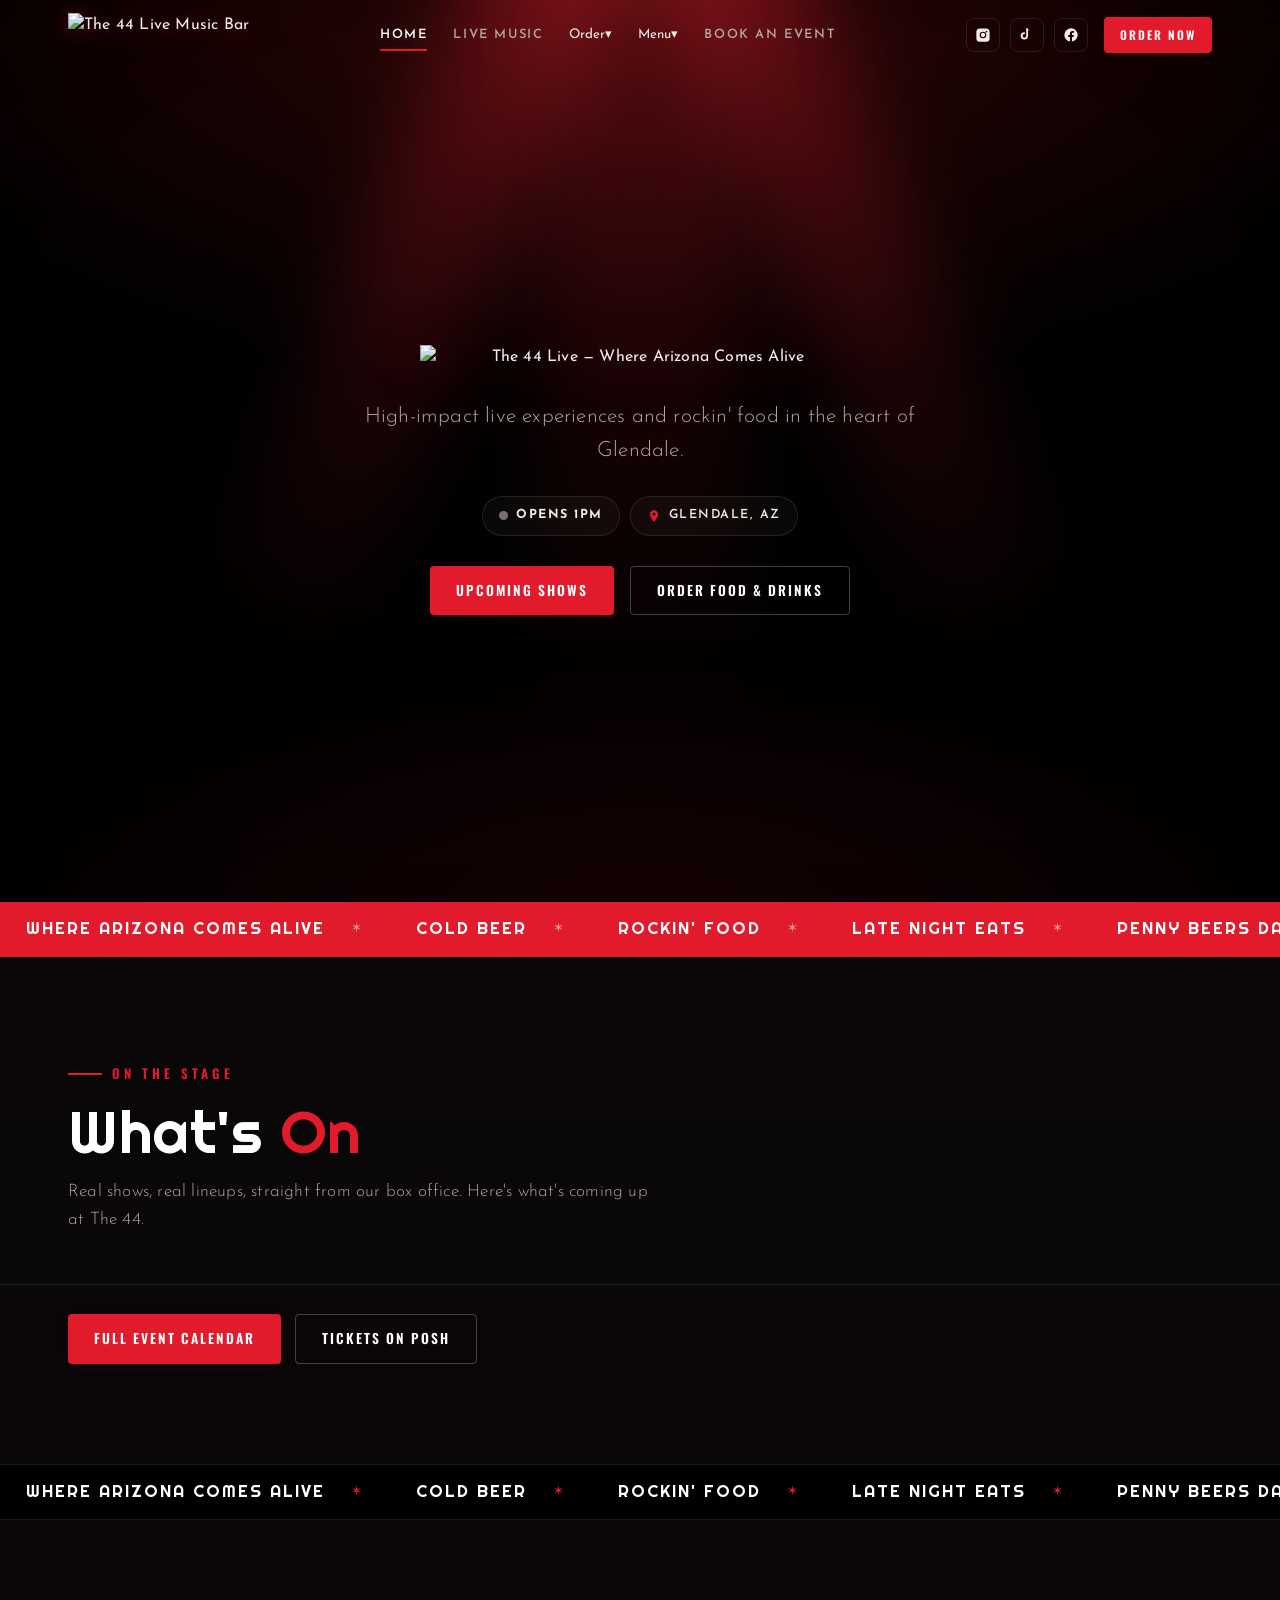
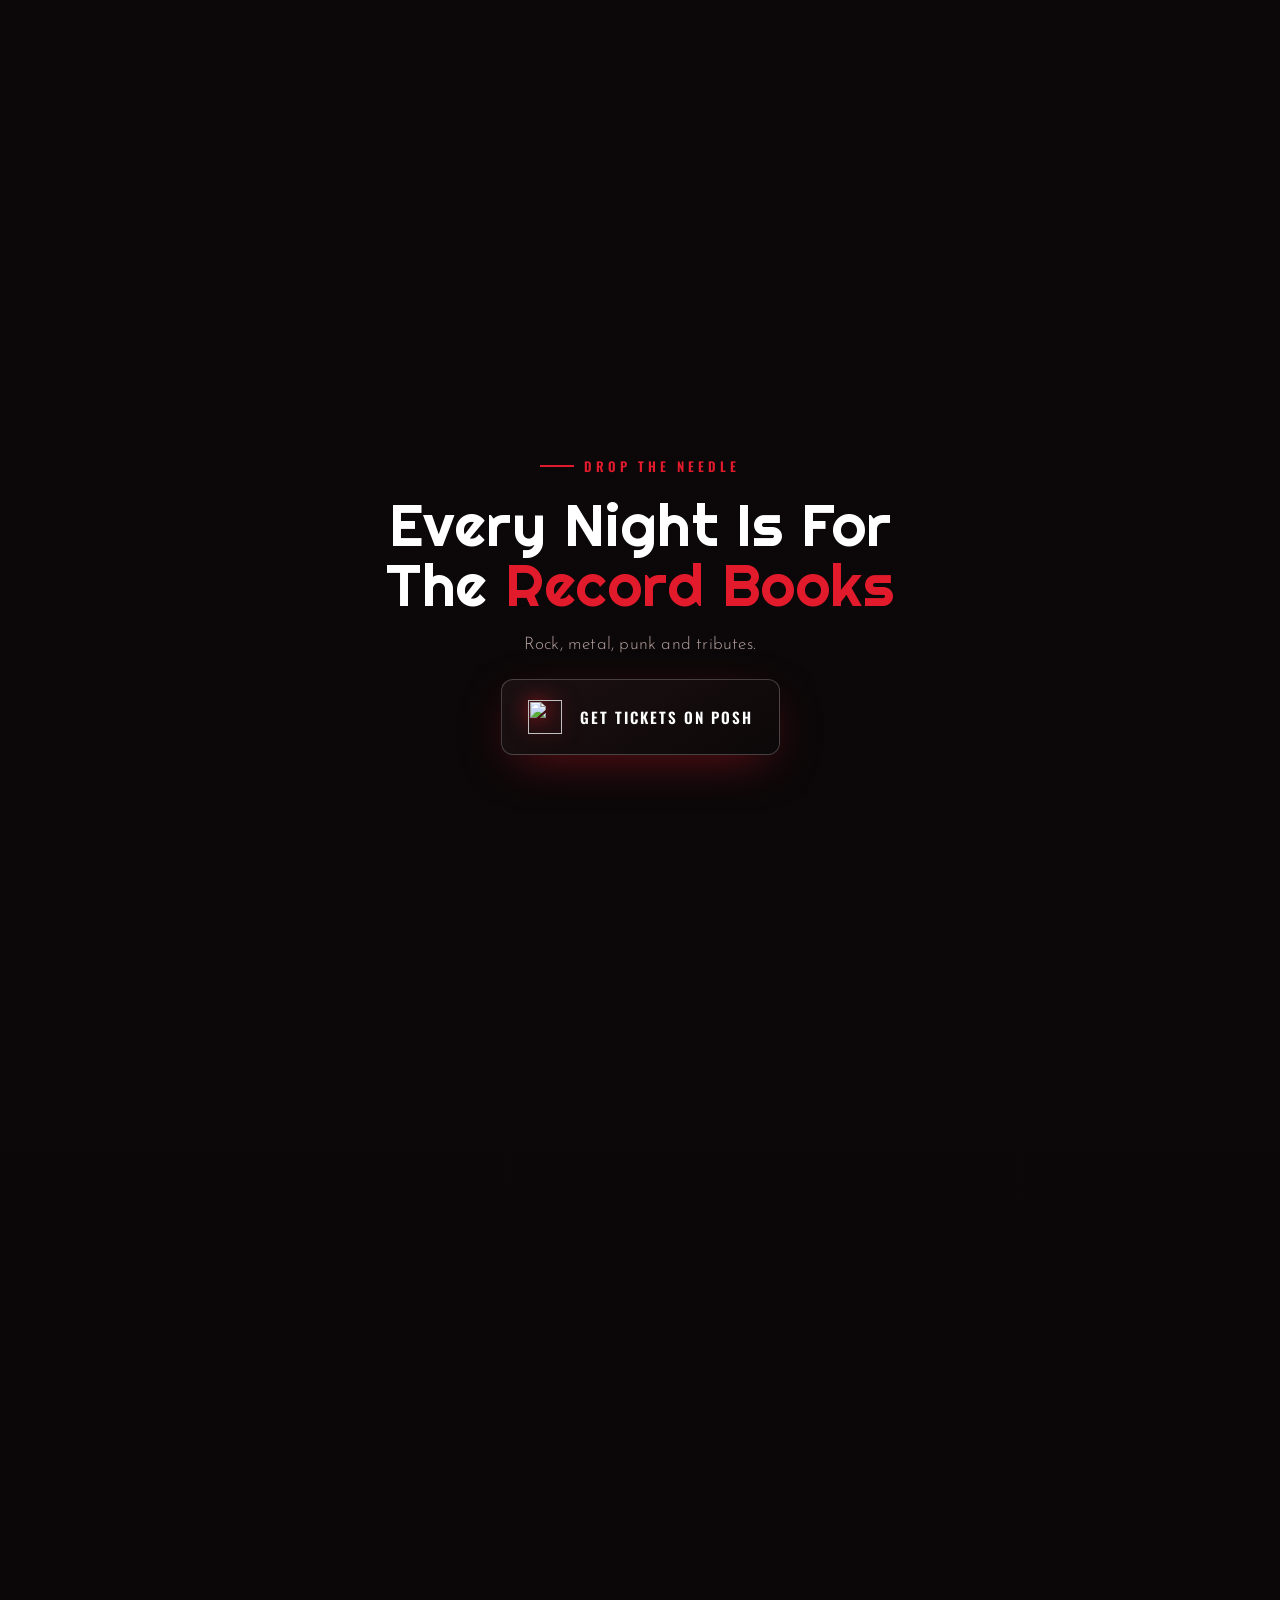
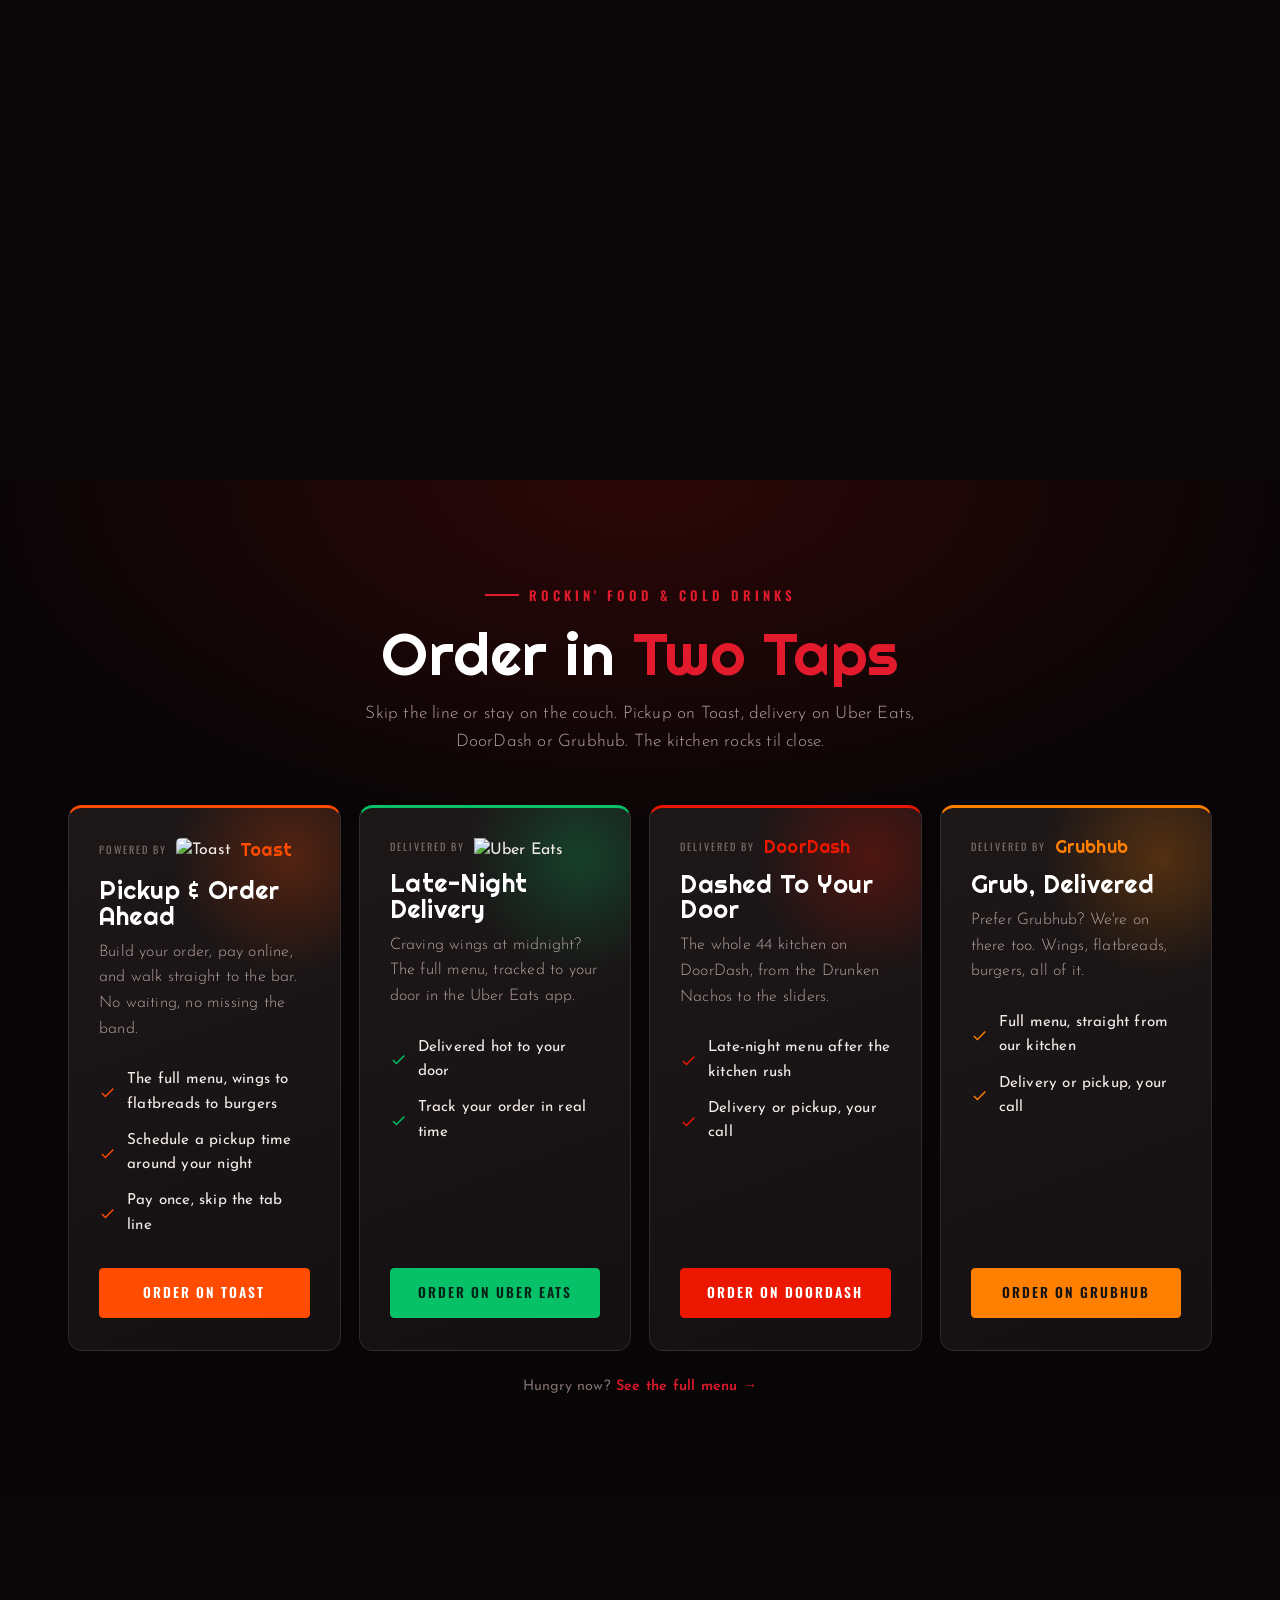
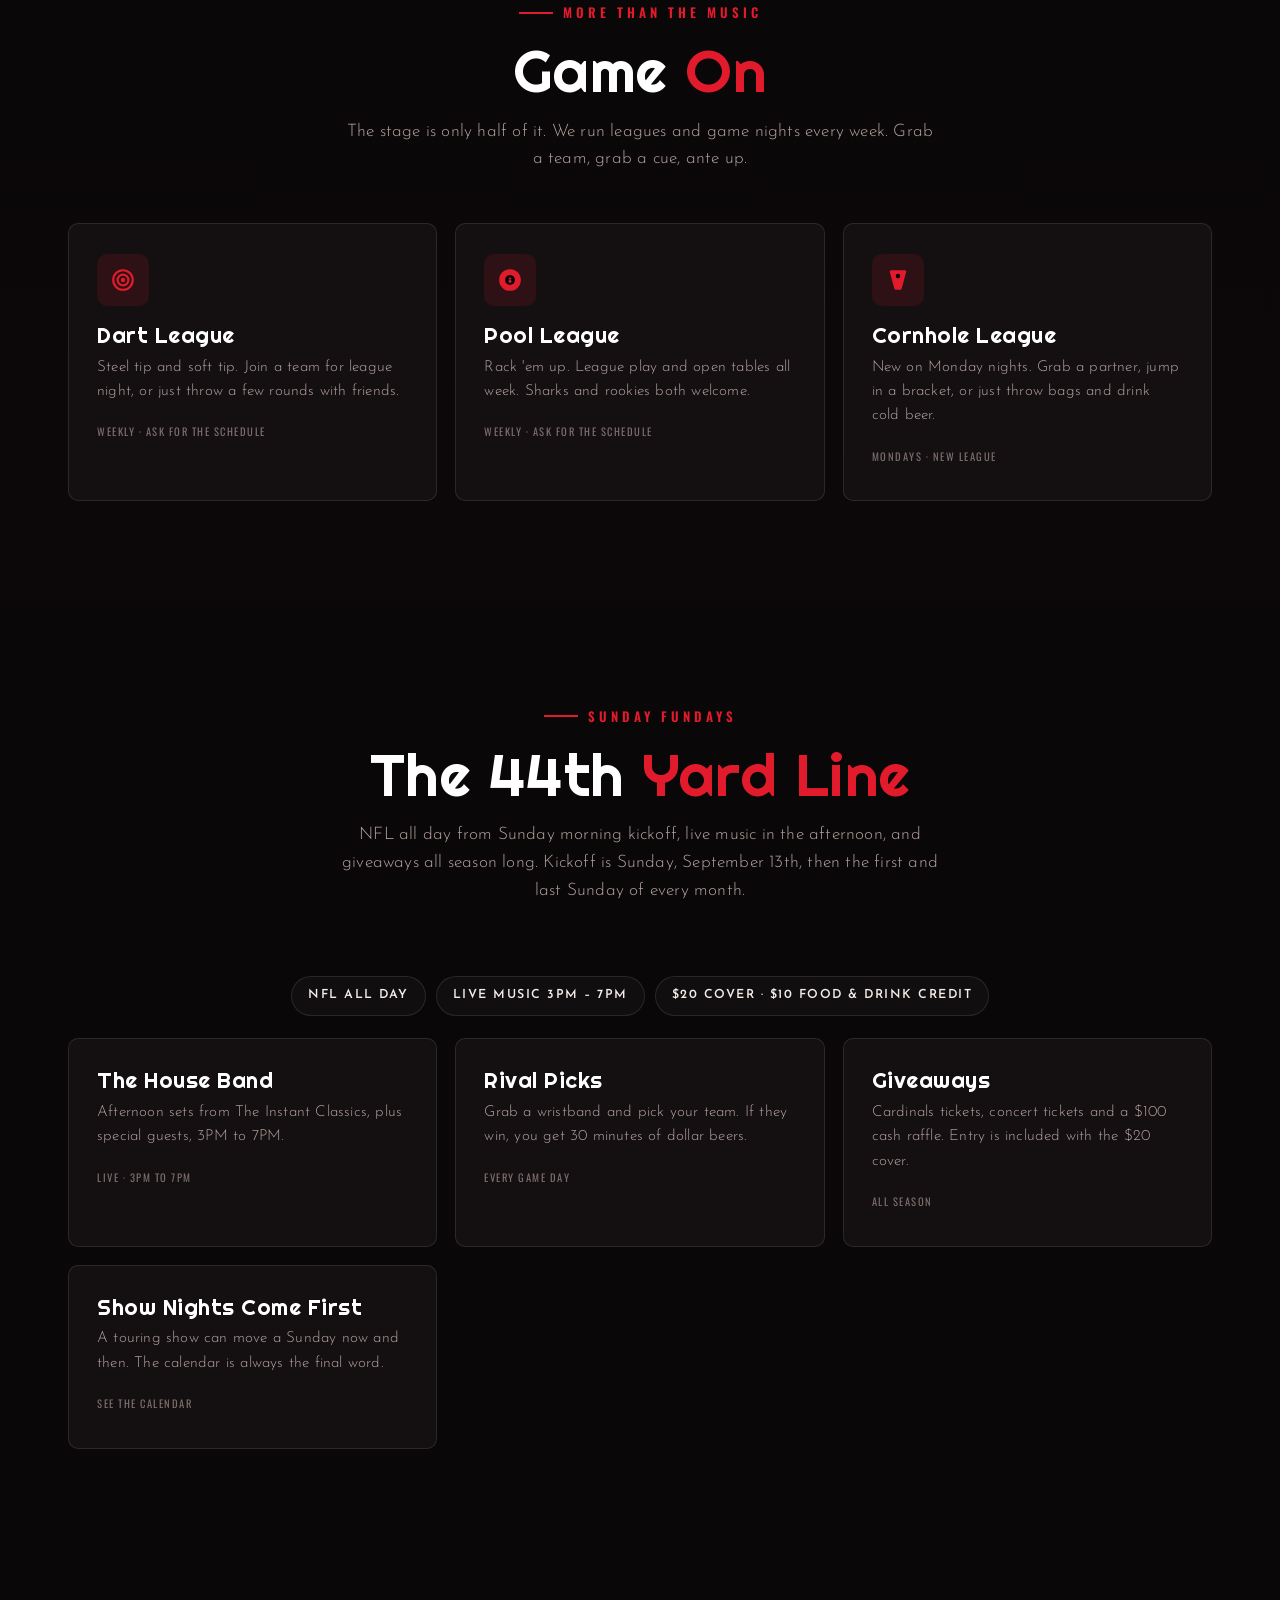
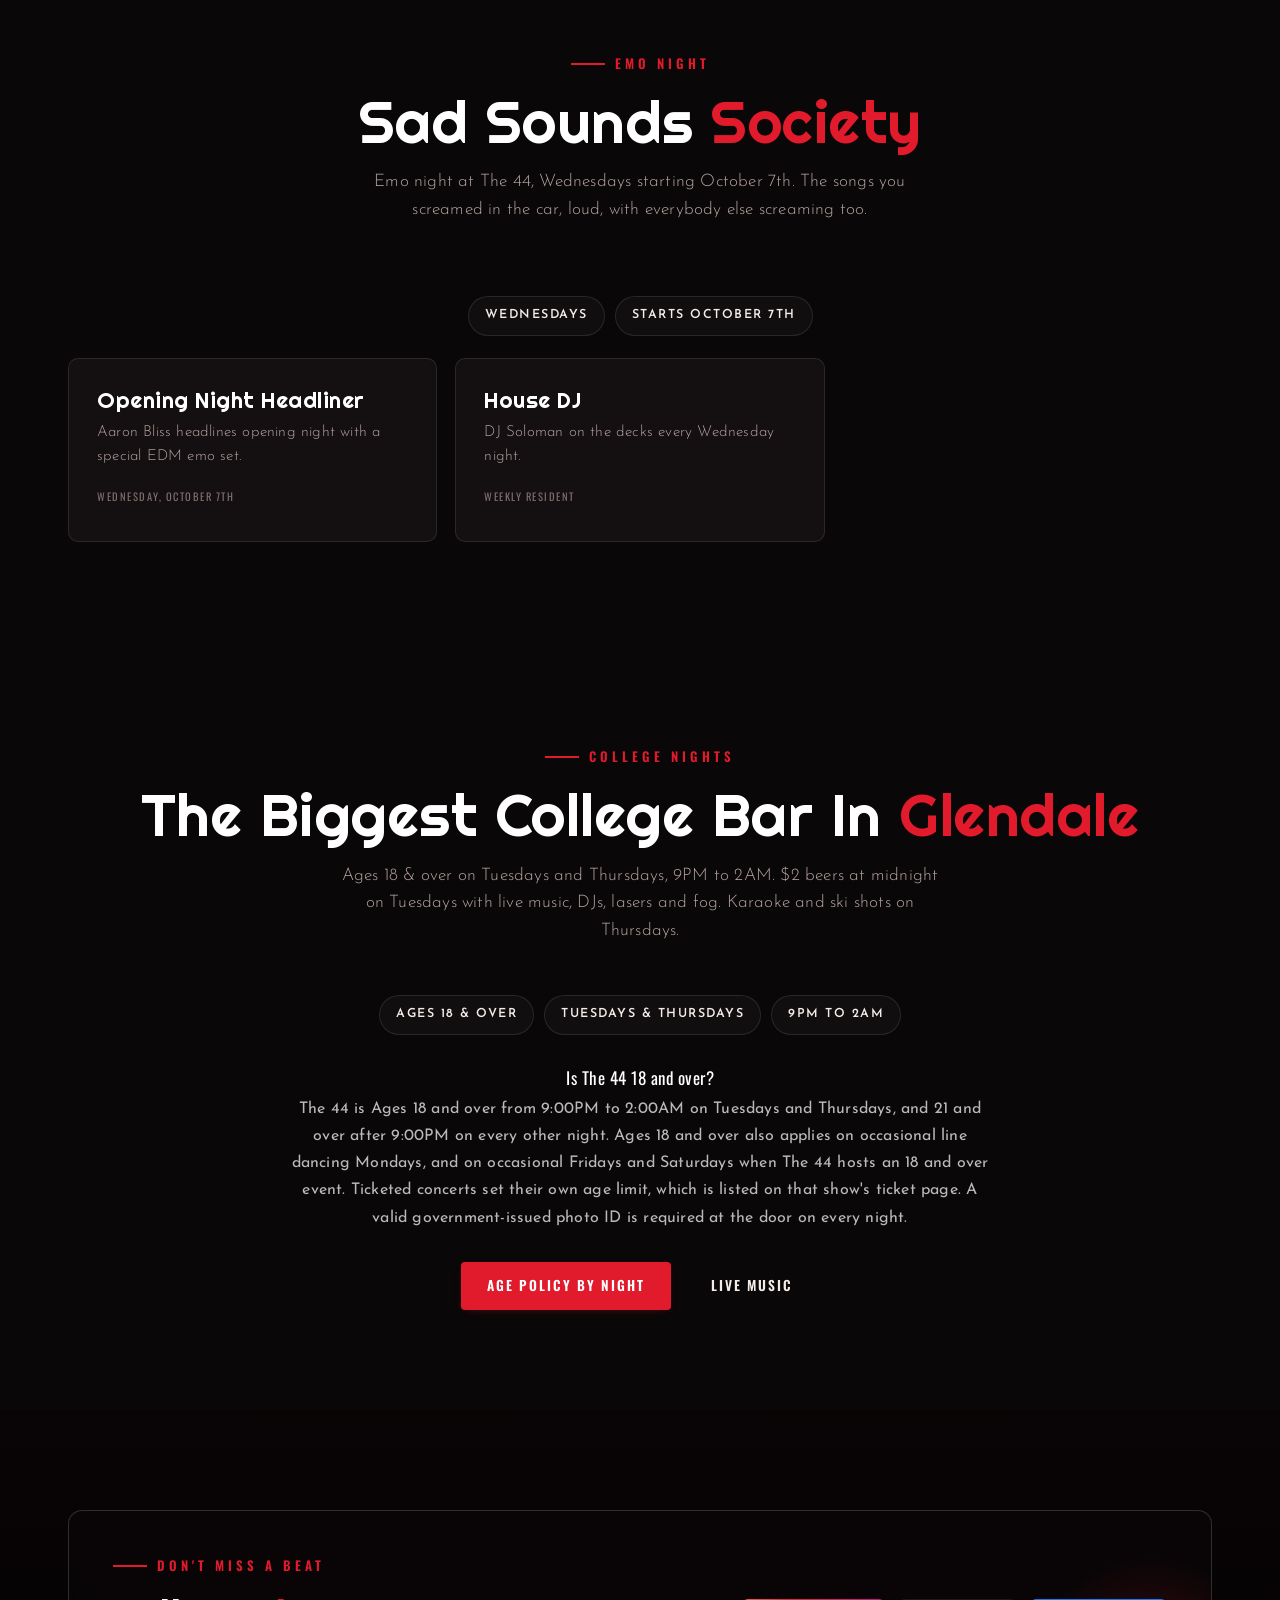
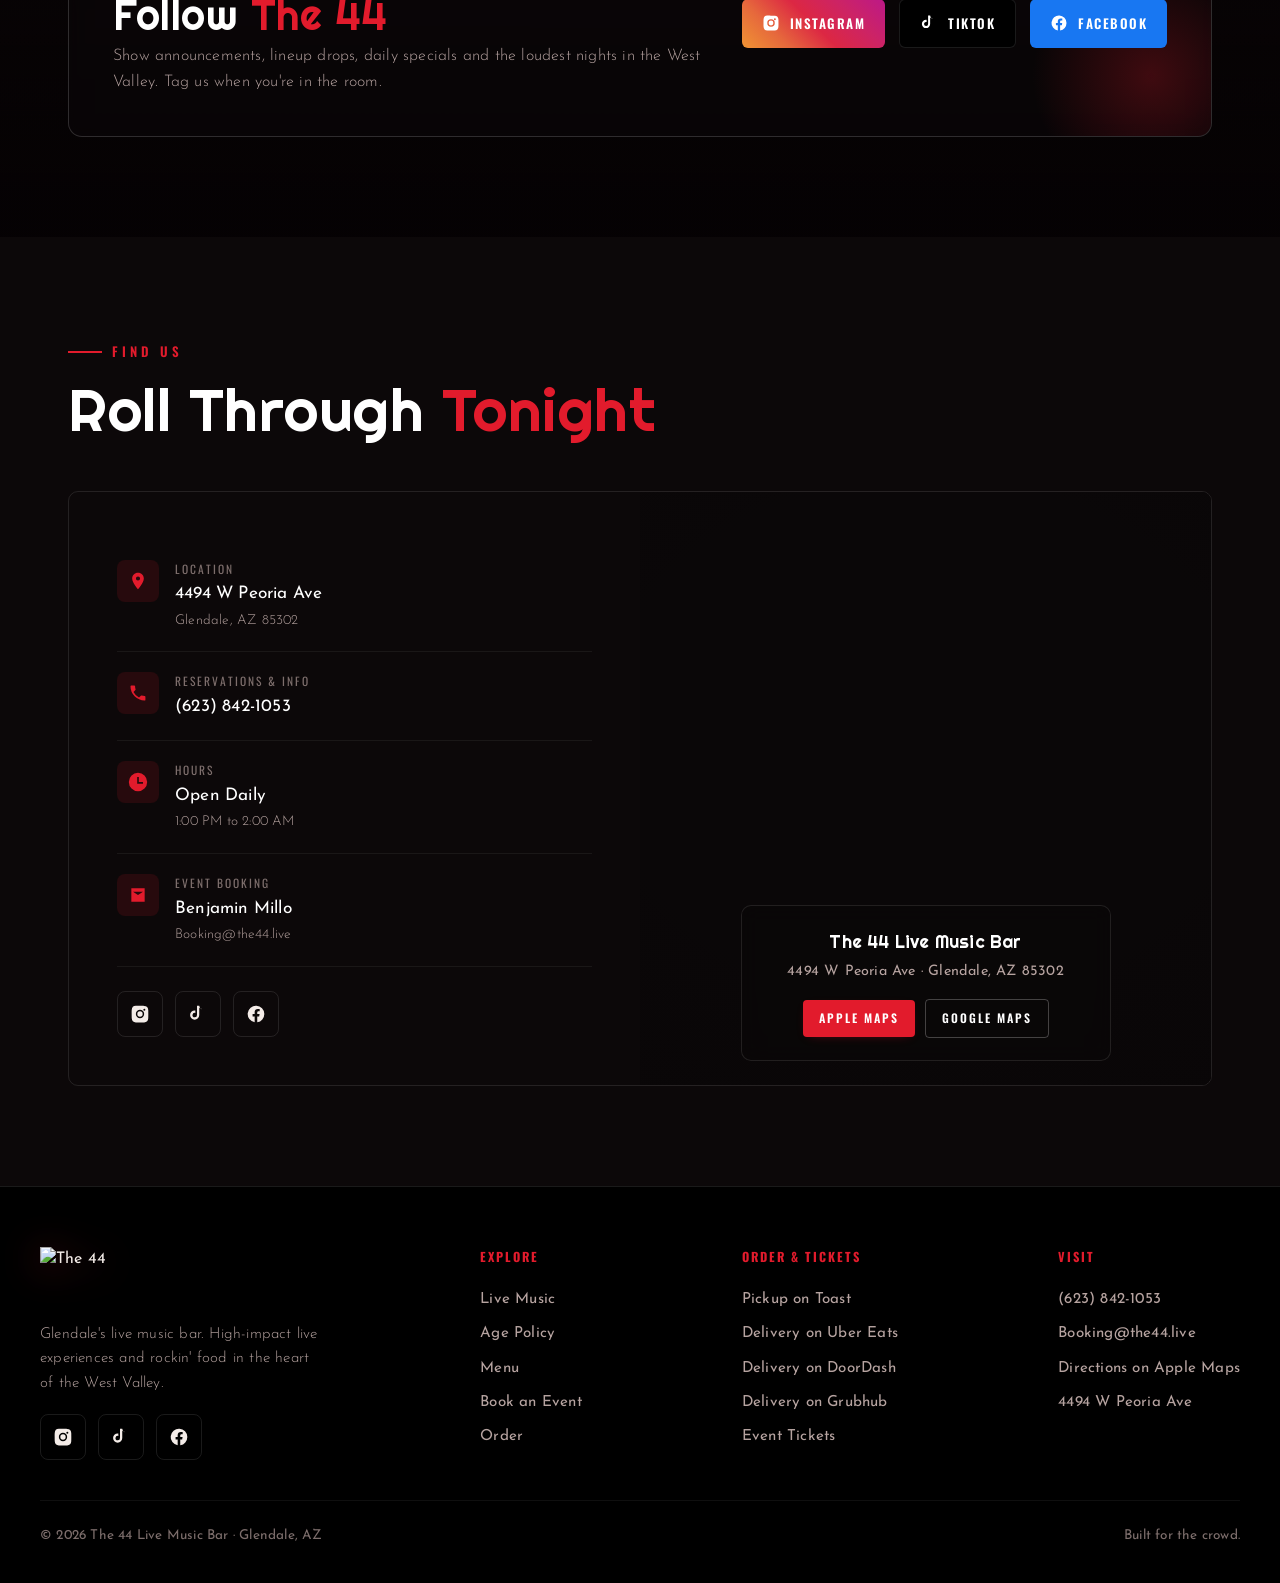
==== commit 1db7d1c9: "Remove all DartyForLife references from the site Delete the college-night.html page, remove the Dart" ====
--- a/index.html
+++ b/index.html
@@ -17,9 +17,8 @@
 <link rel="stylesheet" href="styles.css?v=7">
 <link rel="canonical" href="https://the44.live/">
 <script type="application/ld+json">
-{"@context":"https://schema.org","@type":["BarOrPub","NightClub","MusicVenue"],"@id":"https://the44.live/#bar","name":"The 44 Live Music Bar","slogan":"Where Arizona Comes Alive","alternateName":["The 44 Sports Grill & Nightlife","The 44 Sports Bar","The 44 Live","The 44"],"disambiguatingDescription":"Age policy varies by night. Ages 18 and over on Tuesdays and Thursdays from 9:00PM to 2:00AM, 21 and over after 9:00PM on other nights. Ticketed concerts set their own age limit, listed on each show's ticket page.","amenityFeature":[{"@type":"LocationFeatureSpecification","name":"Ages 18 and over admitted","value":true,"hoursAvailable":[{"@type":"OpeningHoursSpecification","dayOfWeek":["https://schema.org/Tuesday","https://schema.org/Thursday"],"opens":"21:00","closes":"02:00"}]},{"@type":"LocationFeatureSpecification","name":"Live music","value":true},{"@type":"LocationFeatureSpecification","name":"Late night kitchen","value":true}],"url":"https://the44.live/","logo":"https://the44.live/assets/logo.png","image":"https://the44.live/assets/banner-poster.jpg","telephone":"+16238421053","email":"Booking@the44.live","priceRange":"$","servesCuisine":"American","description":"The 44 is a live music bar in Glendale, Arizona, with live music and a late-night kitchen. It is Ages 18 and over from 9:00PM to 2:00AM on Tuesdays and Thursdays and 21 and over after 9:00PM on other nights, and it is the Glendale home base for DartyForLife's college bar nights.","address":{"@type":"PostalAddress","streetAddress":"4494 W Peoria Ave","addressLocality":"Glendale","addressRegion":"AZ","postalCode":"85302","addressCountry":"US"},"geo":{"@type":"GeoCoordinates","latitude":33.5831282,"longitude":-112.1552594},"openingHoursSpecification":[{"@type":"OpeningHoursSpecification","dayOfWeek":["Monday","Tuesday","Wednesday","Thursday","Friday","Saturday","Sunday"],"opens":"13:00","closes":"02:00"}],"publicAccess":true,"smokingAllowed":false,"subjectOf":{"@type":"WebPage","@id":"https://the44.live/18-and-over.html#webpage","url":"https://the44.live/18-and-over.html","name":"Is The 44 18 and Over? Age Policy By Night"},"sameAs":["https://instagram.com/the44live","https://facebook.com/The44AZ","https://tiktok.com/@the44livemusicbar","https://posh.vip/g/the44","https://www.yelp.com/biz/the-44-sports-grill-and-nightlife-glendale","https://www.tripadvisor.com/Restaurant_Review-g31231-d27843757-Reviews-The_44_Sports_Grill_Nightlife-Glendale_Arizona.html","https://www.livenation.com/venue/rZ7HnEZ174o4z/the-44-sports-grill-and-nightlife-events","https://www.bandsintown.com/v/10182330-the-44-sports-grill-and-nightlife","https://www.ticketweb.com/venue/the-44-sports-grill-and-nightlife-glendale-az/551578","https://nextdoor.com/pages/the-44-sports-grill-and-nightlife-glendale-az/","https://www.indieonthemove.com/venues/the-44-sports-grill-nightlife-glendale-arizona"]}
+{"@context":"https://schema.org","@type":["BarOrPub","NightClub","MusicVenue"],"@id":"https://the44.live/#bar","name":"The 44 Live Music Bar","slogan":"Where Arizona Comes Alive","alternateName":["The 44 Sports Grill & Nightlife","The 44 Sports Bar","The 44 Live","The 44"],"disambiguatingDescription":"Age policy varies by night. Ages 18 and over on Tuesdays and Thursdays from 9:00PM to 2:00AM, 21 and over after 9:00PM on other nights. Ticketed concerts set their own age limit, listed on each show's ticket page.","amenityFeature":[{"@type":"LocationFeatureSpecification","name":"Ages 18 and over admitted","value":true,"hoursAvailable":[{"@type":"OpeningHoursSpecification","dayOfWeek":["https://schema.org/Tuesday","https://schema.org/Thursday"],"opens":"21:00","closes":"02:00"}]},{"@type":"LocationFeatureSpecification","name":"Live music","value":true},{"@type":"LocationFeatureSpecification","name":"Late night kitchen","value":true}],"url":"https://the44.live/","logo":"https://the44.live/assets/logo.png","image":"https://the44.live/assets/banner-poster.jpg","telephone":"+16238421053","email":"Booking@the44.live","priceRange":"$","servesCuisine":"American","description":"The 44 is a live music bar in Glendale, Arizona, with live music and a late-night kitchen. It is Ages 18 and over from 9:00PM to 2:00AM on Tuesdays and Thursdays and 21 and over after 9:00PM on other nights.","address":{"@type":"PostalAddress","streetAddress":"4494 W Peoria Ave","addressLocality":"Glendale","addressRegion":"AZ","postalCode":"85302","addressCountry":"US"},"geo":{"@type":"GeoCoordinates","latitude":33.5831282,"longitude":-112.1552594},"openingHoursSpecification":[{"@type":"OpeningHoursSpecification","dayOfWeek":["Monday","Tuesday","Wednesday","Thursday","Friday","Saturday","Sunday"],"opens":"13:00","closes":"02:00"}],"publicAccess":true,"smokingAllowed":false,"subjectOf":{"@type":"WebPage","@id":"https://the44.live/18-and-over.html#webpage","url":"https://the44.live/18-and-over.html","name":"Is The 44 18 and Over? Age Policy By Night"},"sameAs":["https://instagram.com/the44live","https://facebook.com/The44AZ","https://tiktok.com/@the44livemusicbar","https://posh.vip/g/the44","https://www.yelp.com/biz/the-44-sports-grill-and-nightlife-glendale","https://www.tripadvisor.com/Restaurant_Review-g31231-d27843757-Reviews-The_44_Sports_Grill_Nightlife-Glendale_Arizona.html","https://www.livenation.com/venue/rZ7HnEZ174o4z/the-44-sports-grill-and-nightlife-events","https://www.bandsintown.com/v/10182330-the-44-sports-grill-and-nightlife","https://www.ticketweb.com/venue/the-44-sports-grill-and-nightlife-glendale-az/551578","https://nextdoor.com/pages/the-44-sports-grill-and-nightlife-glendale-az/","https://www.indieonthemove.com/venues/the-44-sports-grill-nightlife-glendale-arizona"]}
 </script>
-  <script defer src="https://site-stats-dartyforlife.vercel.app/script.js" data-website-id="b3cb225d-4cf5-4c58-b432-d6f7f33ac965" data-domains="the44.live,www.the44.live"></script>
 </head>
 <body>
 <div class="grain"></div>
@@ -270,12 +269,12 @@
          from here, not only from the age page. -->
     <div class="reveal" style="max-width:70ch;margin:34px auto 0;text-align:center">
       <h3 style="font-family:'Oswald',sans-serif;font-size:1.06rem;color:#fff;margin:0 0 10px">Is The 44 18 and over?</h3>
-      <p style="color:rgba(255,255,255,.72);line-height:1.7;margin:0">The 44 is Ages 18 and over from 9:00PM to 2:00AM on Tuesdays and Thursdays, and 21 and over after 9:00PM on every other night. Ages 18 and over also applies on occasional line dancing Mondays, and on the Fridays and Saturdays when DartyForLife hosts an 18 and over event. Ticketed concerts set their own age limit, which is listed on that show's ticket page. A valid government-issued photo ID is required at the door on every night.</p>
+      <p style="color:rgba(255,255,255,.72);line-height:1.7;margin:0">The 44 is Ages 18 and over from 9:00PM to 2:00AM on Tuesdays and Thursdays, and 21 and over after 9:00PM on every other night. Ages 18 and over also applies on occasional line dancing Mondays, and on occasional Fridays and Saturdays when The 44 hosts an 18 and over event. Ticketed concerts set their own age limit, which is listed on that show's ticket page. A valid government-issued photo ID is required at the door on every night.</p>
     </div>
 
     <div class="reveal" style="margin-top:30px;display:flex;justify-content:center;gap:14px;flex-wrap:wrap">
-      <a href="college-night.html" class="btn btn-primary">See College Nights</a>
-      <a href="18-and-over.html" class="btn">Age Policy By Night</a>
+      <a href="18-and-over.html" class="btn btn-primary">Age Policy By Night</a>
+      <a href="events.html" class="btn">Live Music</a>
     </div>
   </div>
 </section>
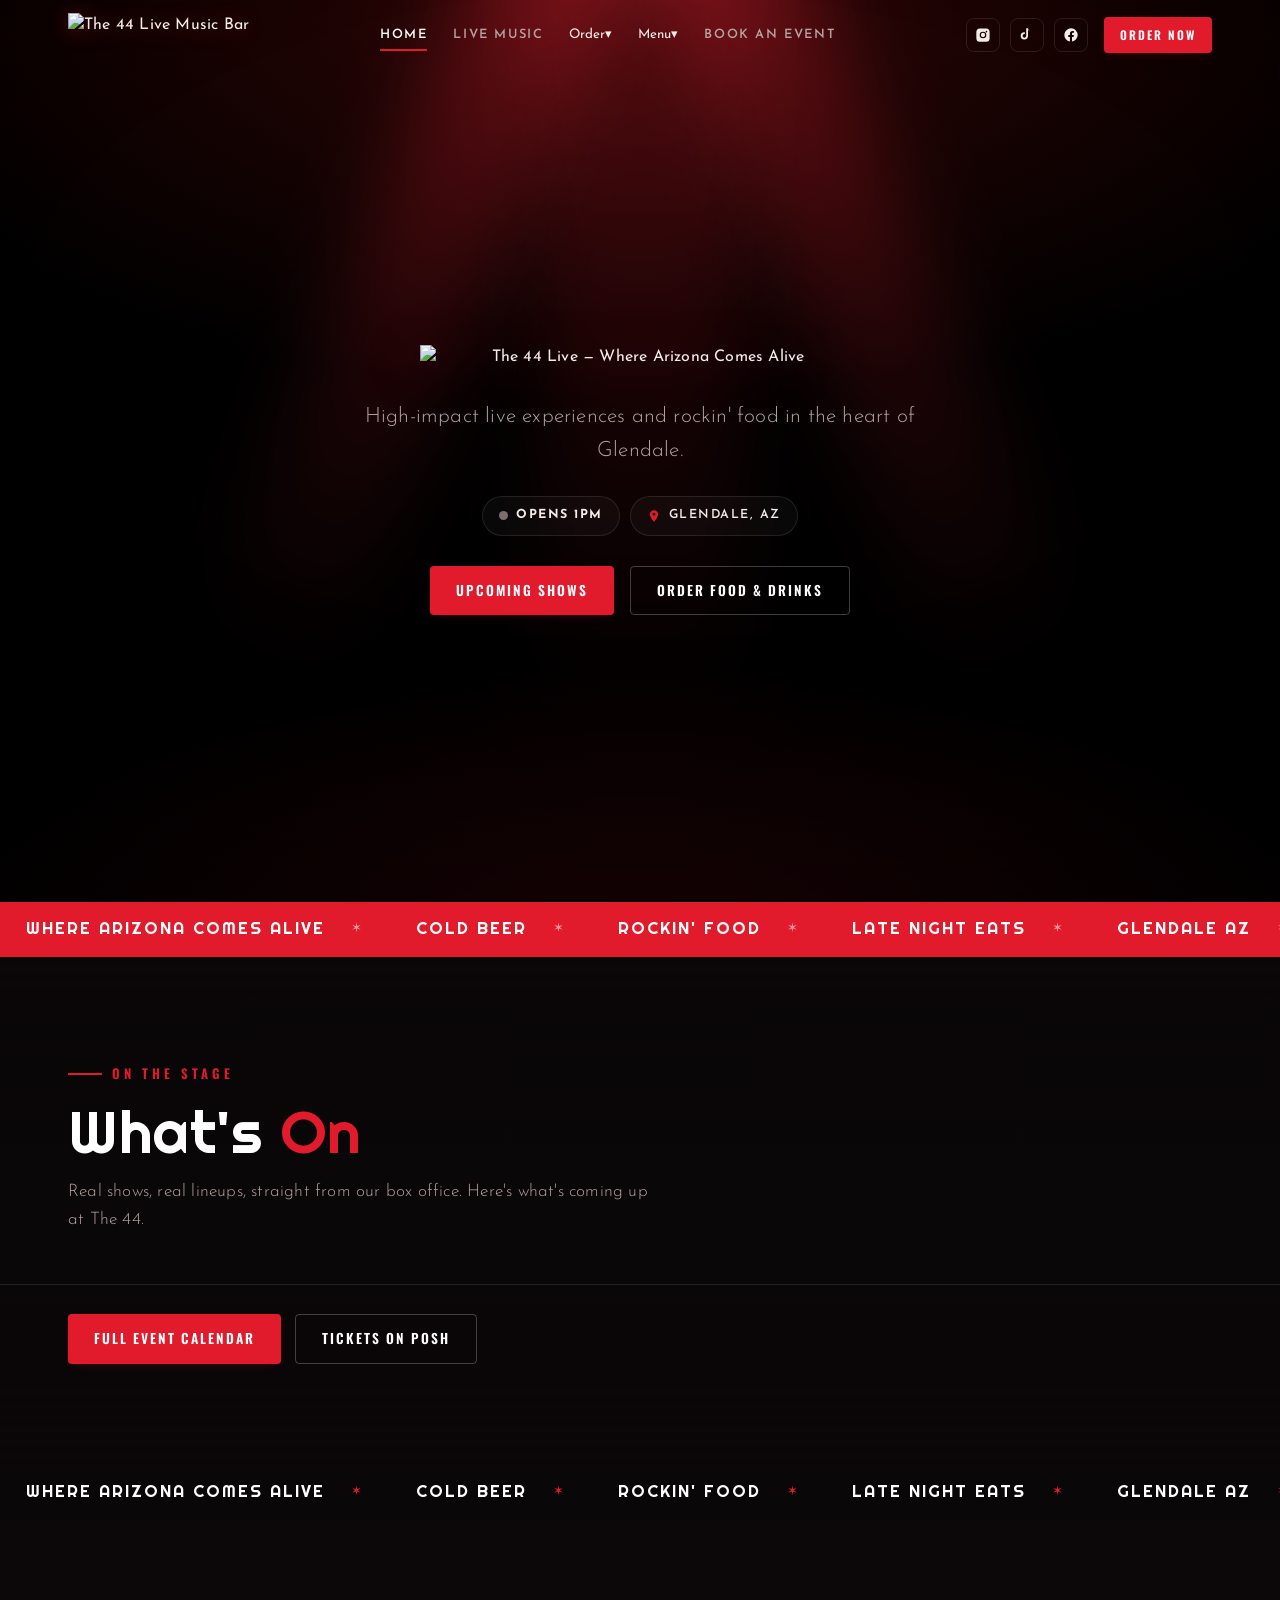
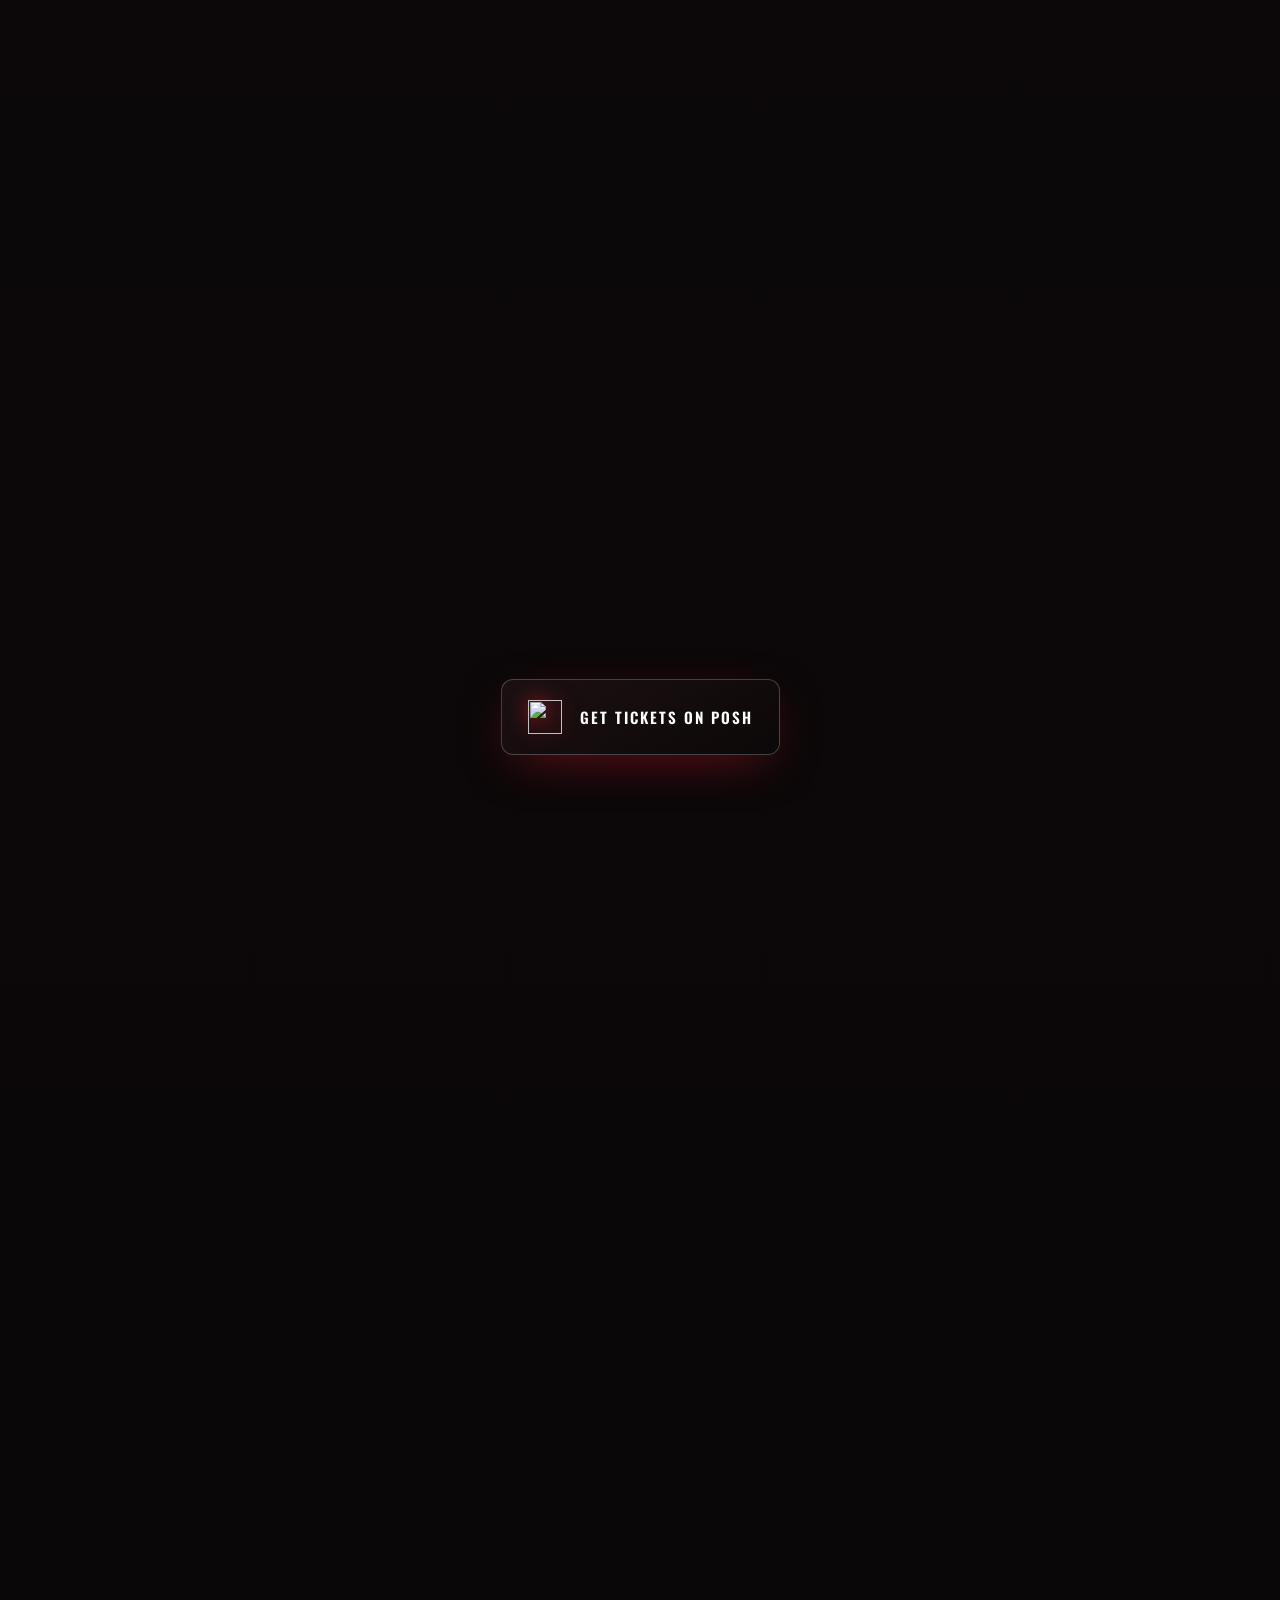
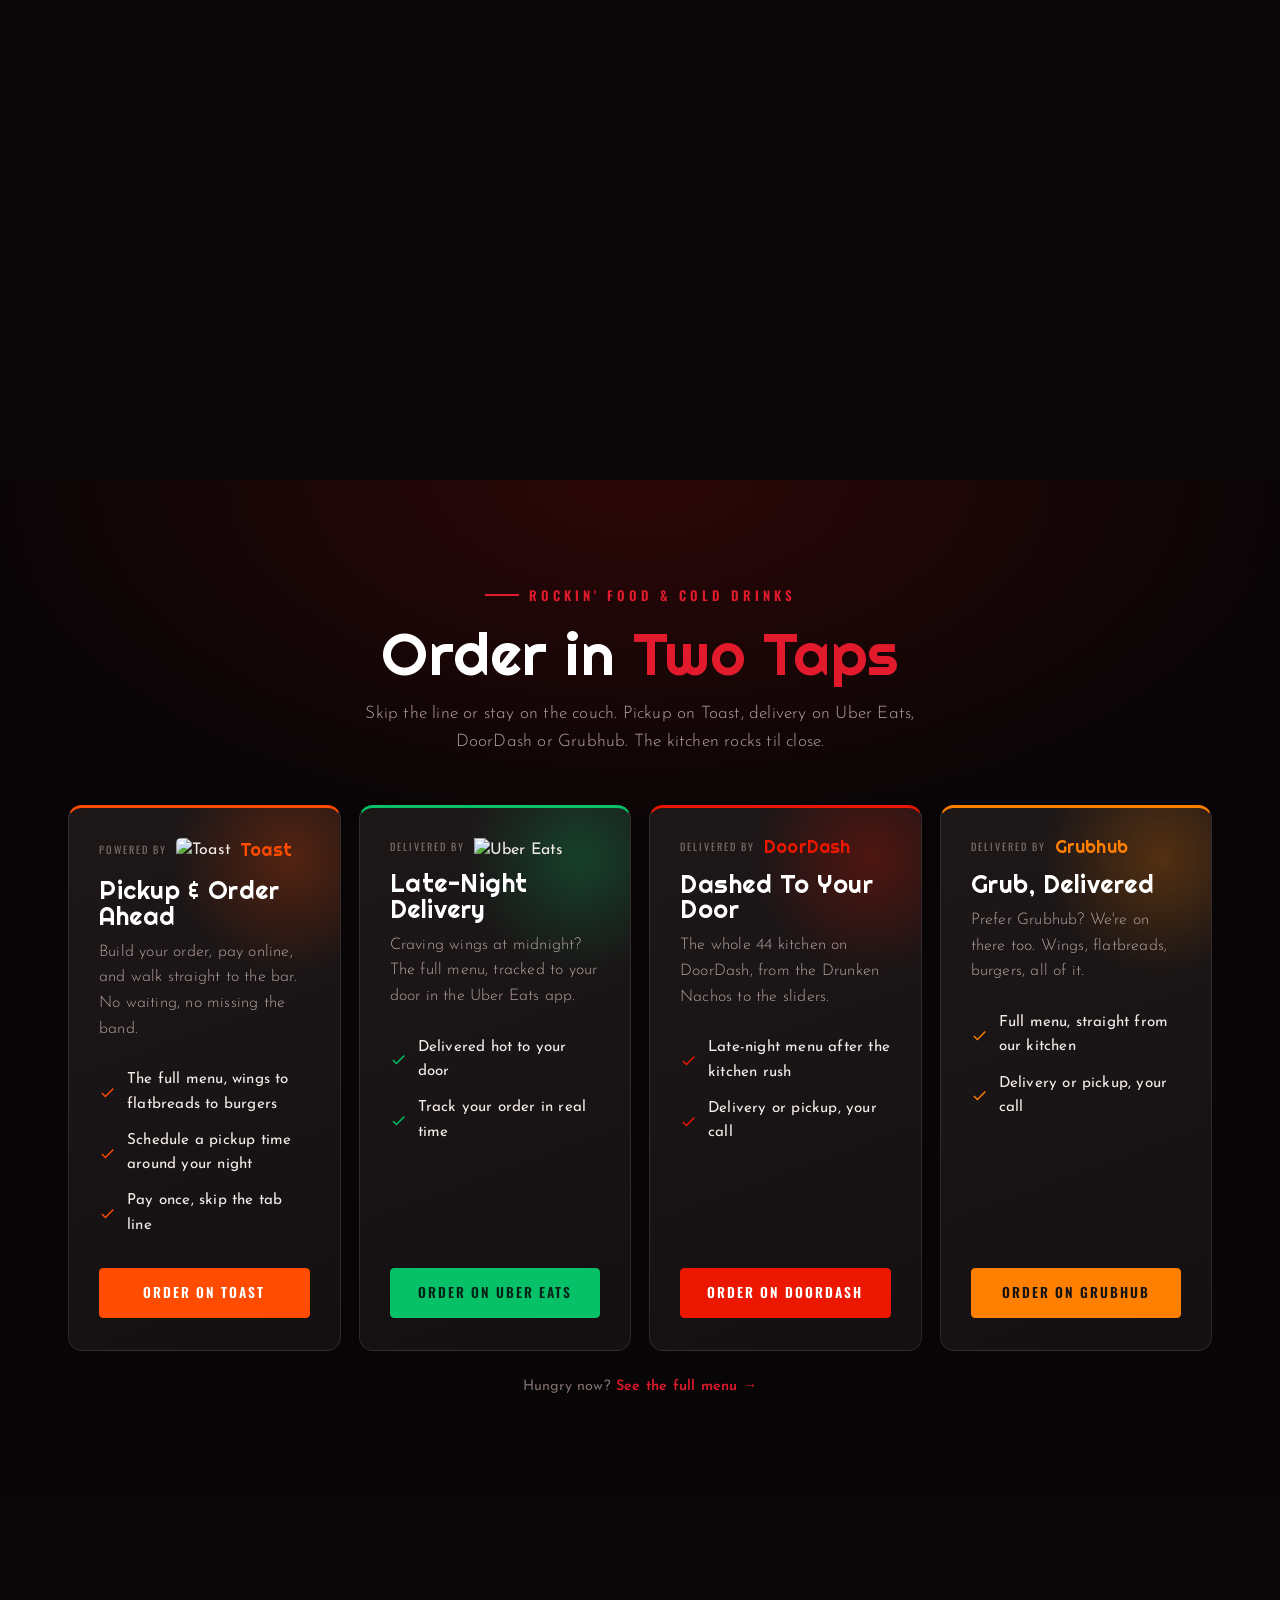
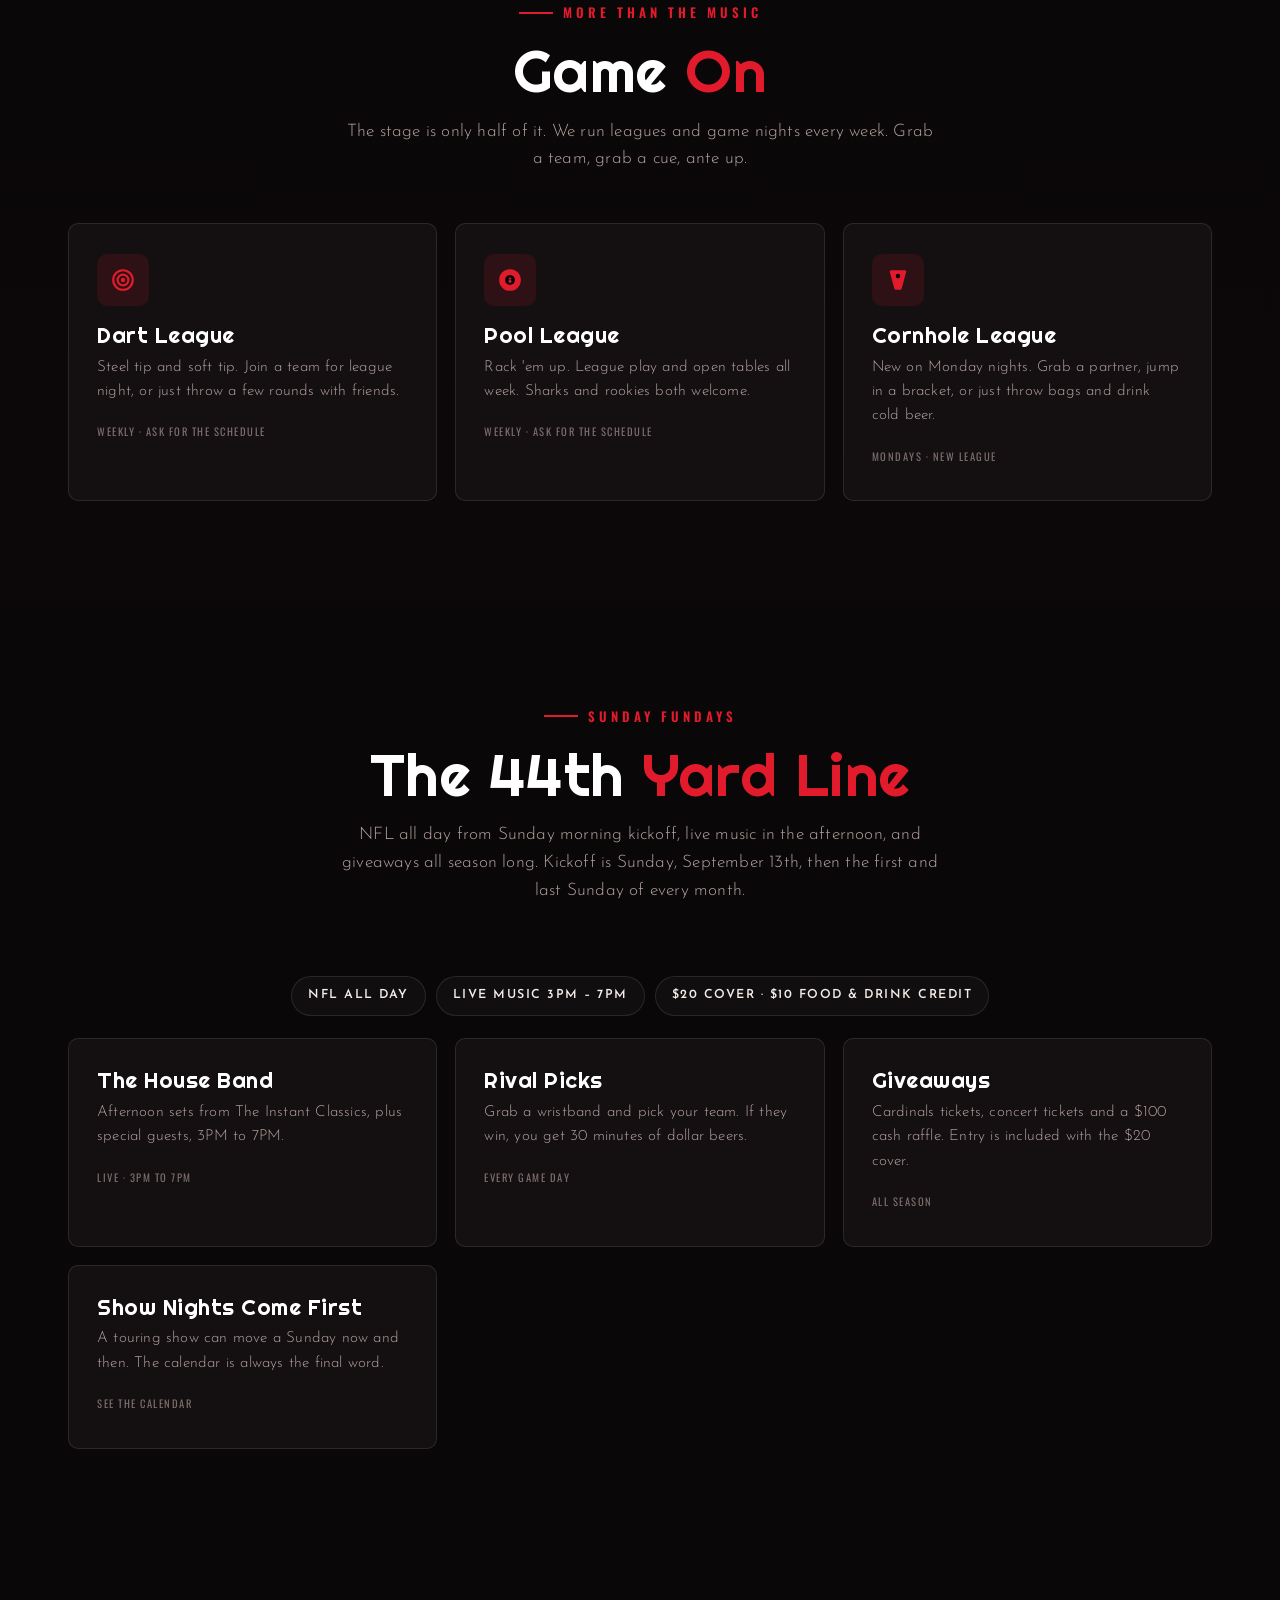
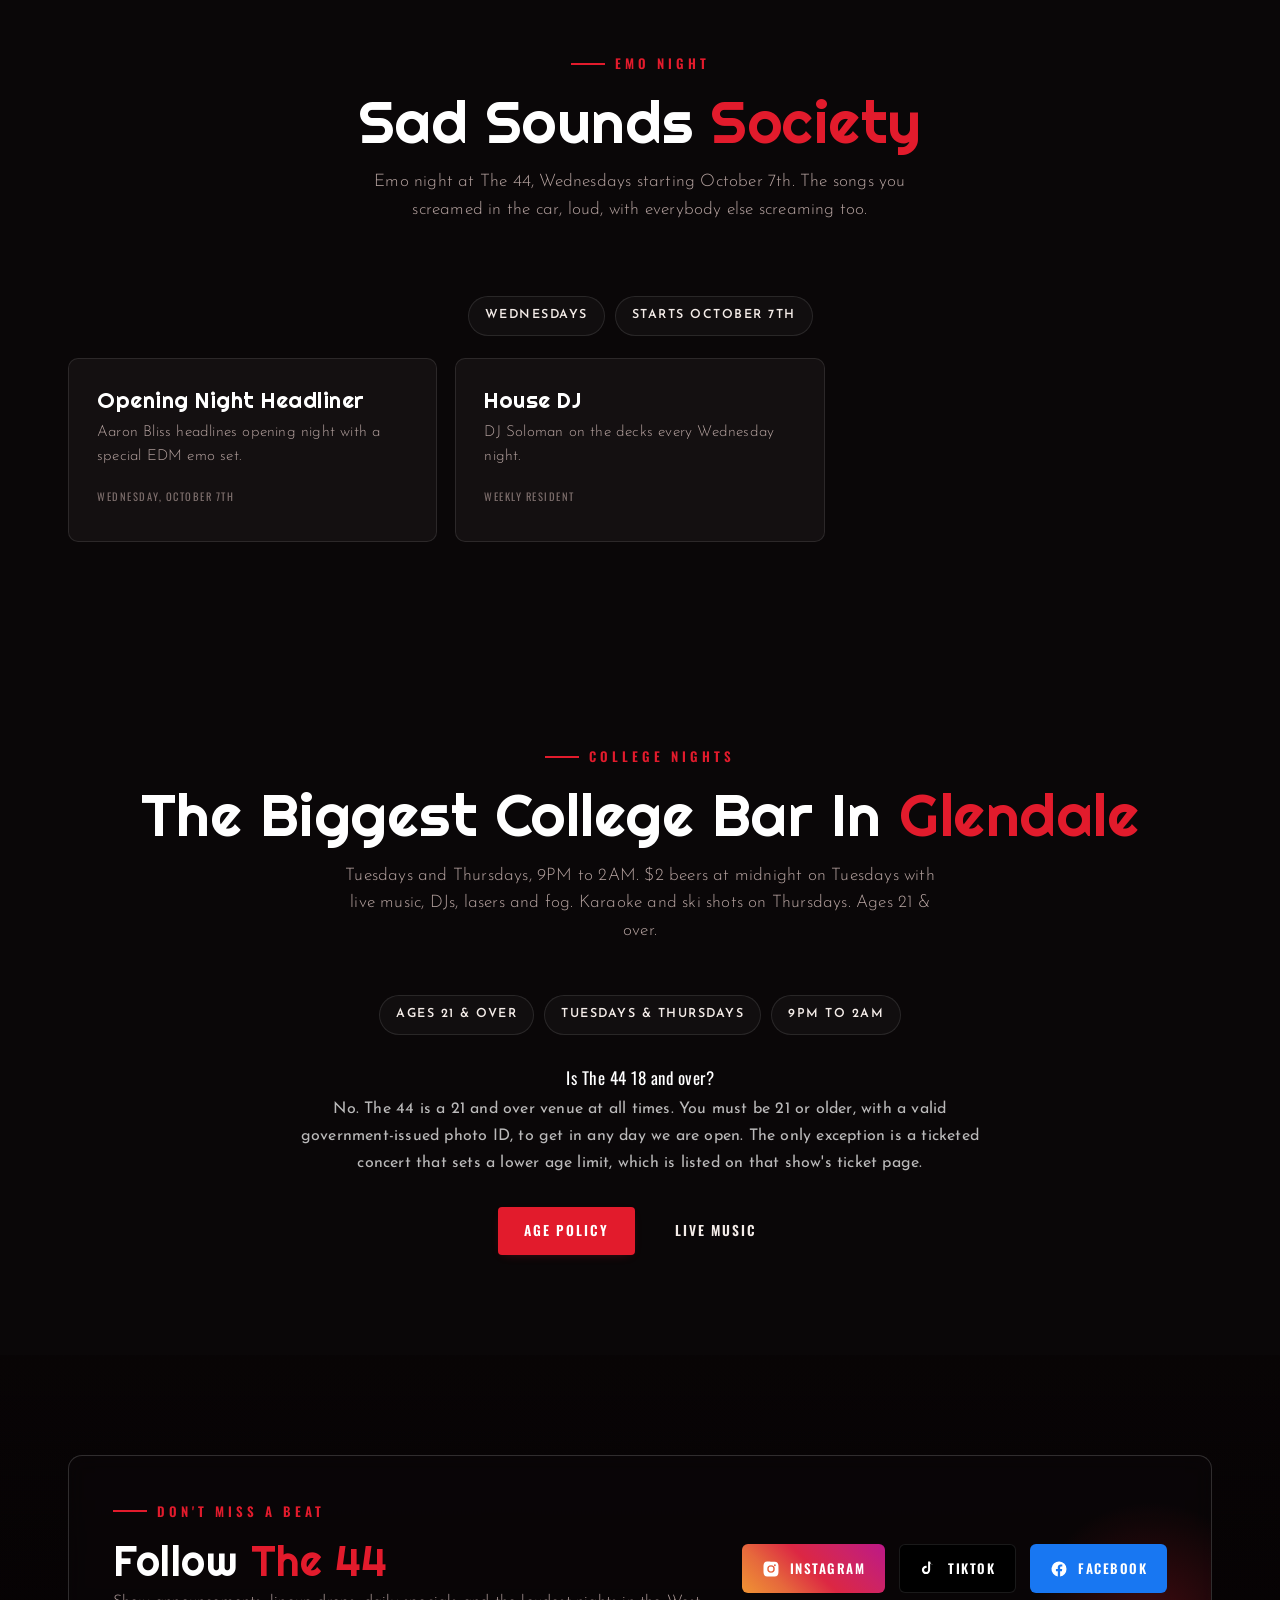
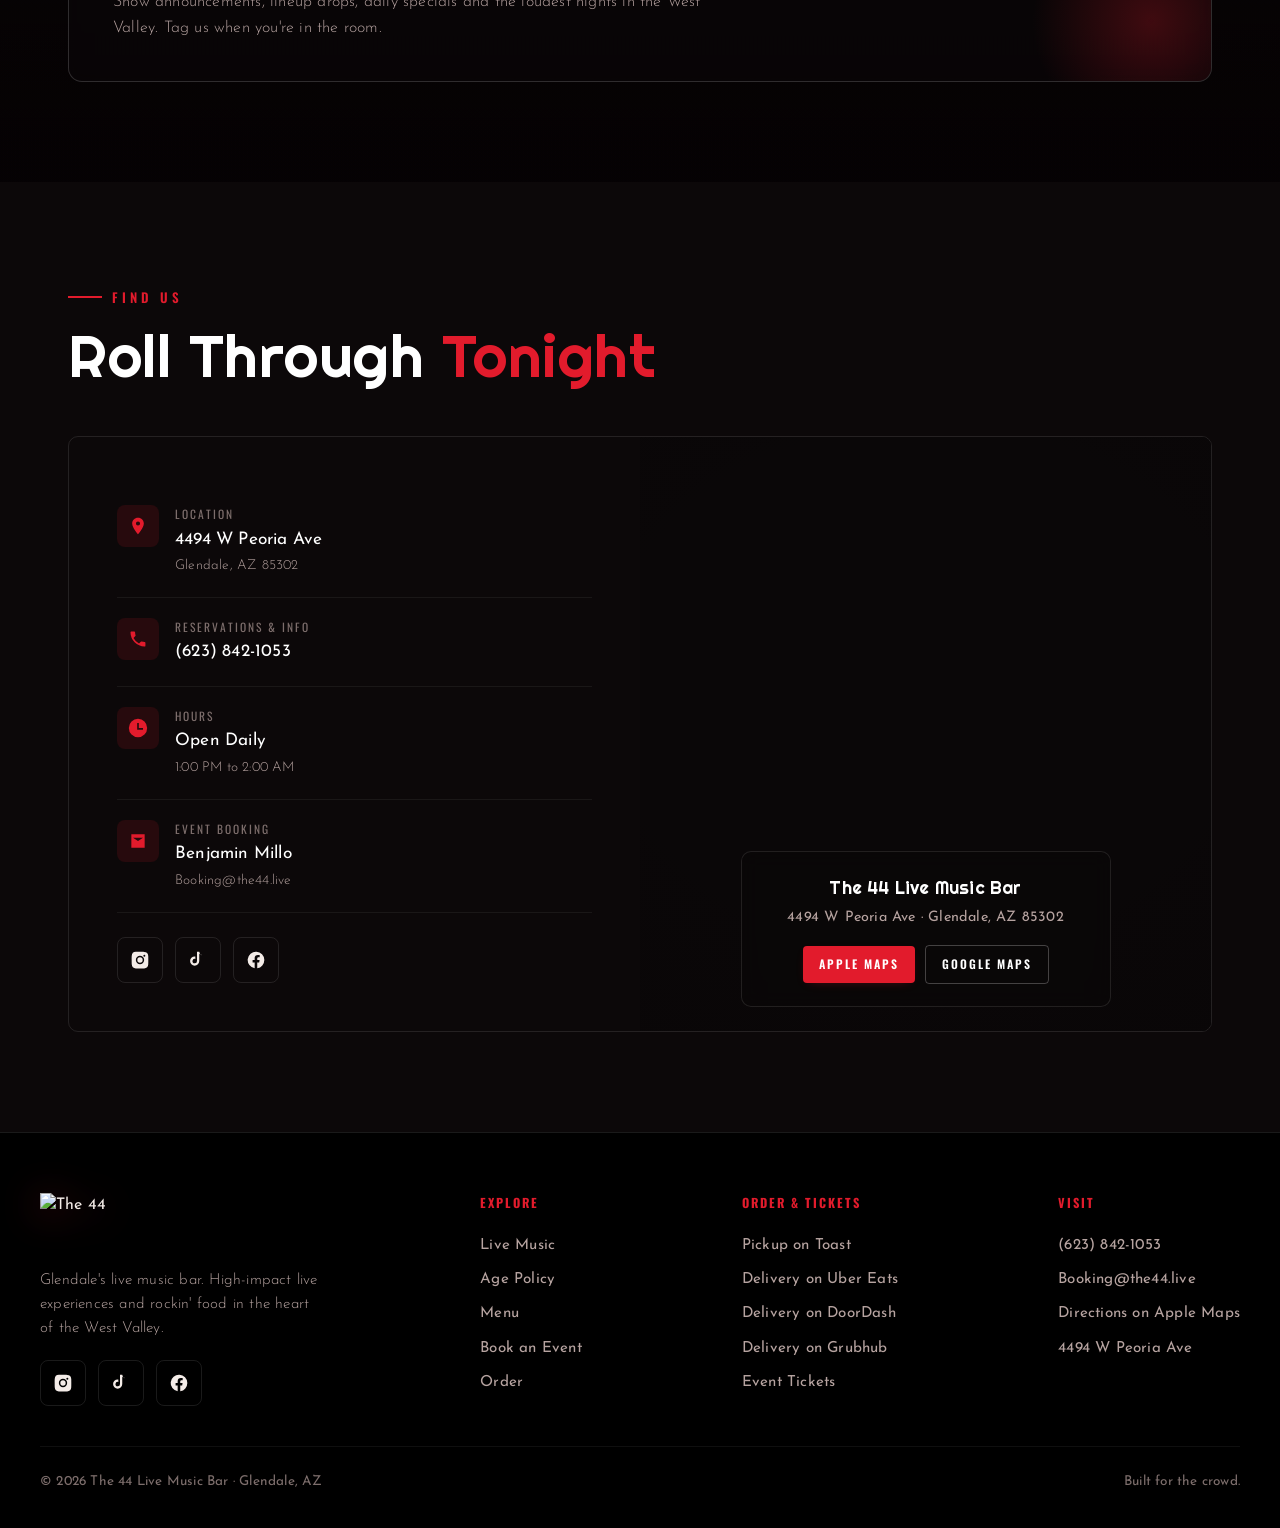
==== commit df90f60b: "Switch site to 21+ policy, remove penny beers and '7 nights a week' - The 44 is now 21 and over at a" ====
--- a/index.html
+++ b/index.html
@@ -17,7 +17,7 @@
 <link rel="stylesheet" href="styles.css?v=7">
 <link rel="canonical" href="https://the44.live/">
 <script type="application/ld+json">
-{"@context":"https://schema.org","@type":["BarOrPub","NightClub","MusicVenue"],"@id":"https://the44.live/#bar","name":"The 44 Live Music Bar","slogan":"Where Arizona Comes Alive","alternateName":["The 44 Sports Grill & Nightlife","The 44 Sports Bar","The 44 Live","The 44"],"disambiguatingDescription":"Age policy varies by night. Ages 18 and over on Tuesdays and Thursdays from 9:00PM to 2:00AM, 21 and over after 9:00PM on other nights. Ticketed concerts set their own age limit, listed on each show's ticket page.","amenityFeature":[{"@type":"LocationFeatureSpecification","name":"Ages 18 and over admitted","value":true,"hoursAvailable":[{"@type":"OpeningHoursSpecification","dayOfWeek":["https://schema.org/Tuesday","https://schema.org/Thursday"],"opens":"21:00","closes":"02:00"}]},{"@type":"LocationFeatureSpecification","name":"Live music","value":true},{"@type":"LocationFeatureSpecification","name":"Late night kitchen","value":true}],"url":"https://the44.live/","logo":"https://the44.live/assets/logo.png","image":"https://the44.live/assets/banner-poster.jpg","telephone":"+16238421053","email":"Booking@the44.live","priceRange":"$","servesCuisine":"American","description":"The 44 is a live music bar in Glendale, Arizona, with live music and a late-night kitchen. It is Ages 18 and over from 9:00PM to 2:00AM on Tuesdays and Thursdays and 21 and over after 9:00PM on other nights.","address":{"@type":"PostalAddress","streetAddress":"4494 W Peoria Ave","addressLocality":"Glendale","addressRegion":"AZ","postalCode":"85302","addressCountry":"US"},"geo":{"@type":"GeoCoordinates","latitude":33.5831282,"longitude":-112.1552594},"openingHoursSpecification":[{"@type":"OpeningHoursSpecification","dayOfWeek":["Monday","Tuesday","Wednesday","Thursday","Friday","Saturday","Sunday"],"opens":"13:00","closes":"02:00"}],"publicAccess":true,"smokingAllowed":false,"subjectOf":{"@type":"WebPage","@id":"https://the44.live/18-and-over.html#webpage","url":"https://the44.live/18-and-over.html","name":"Is The 44 18 and Over? Age Policy By Night"},"sameAs":["https://instagram.com/the44live","https://facebook.com/The44AZ","https://tiktok.com/@the44livemusicbar","https://posh.vip/g/the44","https://www.yelp.com/biz/the-44-sports-grill-and-nightlife-glendale","https://www.tripadvisor.com/Restaurant_Review-g31231-d27843757-Reviews-The_44_Sports_Grill_Nightlife-Glendale_Arizona.html","https://www.livenation.com/venue/rZ7HnEZ174o4z/the-44-sports-grill-and-nightlife-events","https://www.bandsintown.com/v/10182330-the-44-sports-grill-and-nightlife","https://www.ticketweb.com/venue/the-44-sports-grill-and-nightlife-glendale-az/551578","https://nextdoor.com/pages/the-44-sports-grill-and-nightlife-glendale-az/","https://www.indieonthemove.com/venues/the-44-sports-grill-nightlife-glendale-arizona"]}
+{"@context":"https://schema.org","@type":["BarOrPub","NightClub","MusicVenue"],"@id":"https://the44.live/#bar","name":"The 44 Live Music Bar","slogan":"Where Arizona Comes Alive","alternateName":["The 44 Sports Grill & Nightlife","The 44 Sports Bar","The 44 Live","The 44"],"disambiguatingDescription":"The 44 is a 21 and over venue at all times. Individual ticketed concerts may set their own age limit, listed on each show's ticket page.","amenityFeature":[{"@type":"LocationFeatureSpecification","name":"Ages 21 and over only","value":true},{"@type":"LocationFeatureSpecification","name":"Live music","value":true},{"@type":"LocationFeatureSpecification","name":"Late night kitchen","value":true}],"url":"https://the44.live/","logo":"https://the44.live/assets/logo.png","image":"https://the44.live/assets/banner-poster.jpg","telephone":"+16238421053","email":"Booking@the44.live","priceRange":"$","servesCuisine":"American","description":"The 44 is a live music bar in Glendale, Arizona, with live music and a late-night kitchen. It is a 21 and over venue.","address":{"@type":"PostalAddress","streetAddress":"4494 W Peoria Ave","addressLocality":"Glendale","addressRegion":"AZ","postalCode":"85302","addressCountry":"US"},"geo":{"@type":"GeoCoordinates","latitude":33.5831282,"longitude":-112.1552594},"openingHoursSpecification":[{"@type":"OpeningHoursSpecification","dayOfWeek":["Monday","Tuesday","Wednesday","Thursday","Friday","Saturday","Sunday"],"opens":"13:00","closes":"02:00"}],"publicAccess":true,"smokingAllowed":false,"subjectOf":{"@type":"WebPage","@id":"https://the44.live/18-and-over.html#webpage","url":"https://the44.live/18-and-over.html","name":"Is The 44 18 and Over? Age Policy"},"sameAs":["https://instagram.com/the44live","https://facebook.com/The44AZ","https://tiktok.com/@the44livemusicbar","https://posh.vip/g/the44","https://www.yelp.com/biz/the-44-sports-grill-and-nightlife-glendale","https://www.tripadvisor.com/Restaurant_Review-g31231-d27843757-Reviews-The_44_Sports_Grill_Nightlife-Glendale_Arizona.html","https://www.livenation.com/venue/rZ7HnEZ174o4z/the-44-sports-grill-and-nightlife-events","https://www.bandsintown.com/v/10182330-the-44-sports-grill-and-nightlife","https://www.ticketweb.com/venue/the-44-sports-grill-and-nightlife-glendale-az/551578","https://nextdoor.com/pages/the-44-sports-grill-and-nightlife-glendale-az/","https://www.indieonthemove.com/venues/the-44-sports-grill-nightlife-glendale-arizona"]}
 </script>
 </head>
 <body>
@@ -256,10 +256,10 @@
     <div class="sec-head center reveal">
       <span class="eyebrow">College Nights</span>
       <h2 class="sec-title">The Biggest College Bar In <em>Glendale</em></h2>
-      <p class="sec-sub">Ages 18 &amp; over on Tuesdays and Thursdays, 9PM to 2AM. $2 beers at midnight on Tuesdays with live music, DJs, lasers and fog. Karaoke and ski shots on Thursdays.</p>
+      <p class="sec-sub">Tuesdays and Thursdays, 9PM to 2AM. $2 beers at midnight on Tuesdays with live music, DJs, lasers and fog. Karaoke and ski shots on Thursdays. Ages 21 &amp; over.</p>
     </div>
     <div class="hero-chips reveal" style="justify-content:center">
-      <span class="chip">Ages 18 &amp; Over</span>
+      <span class="chip">Ages 21 &amp; Over</span>
       <span class="chip">Tuesdays &amp; Thursdays</span>
       <span class="chip">9PM to 2AM</span>
     </div>
@@ -269,11 +269,11 @@
          from here, not only from the age page. -->
     <div class="reveal" style="max-width:70ch;margin:34px auto 0;text-align:center">
       <h3 style="font-family:'Oswald',sans-serif;font-size:1.06rem;color:#fff;margin:0 0 10px">Is The 44 18 and over?</h3>
-      <p style="color:rgba(255,255,255,.72);line-height:1.7;margin:0">The 44 is Ages 18 and over from 9:00PM to 2:00AM on Tuesdays and Thursdays, and 21 and over after 9:00PM on every other night. Ages 18 and over also applies on occasional line dancing Mondays, and on occasional Fridays and Saturdays when The 44 hosts an 18 and over event. Ticketed concerts set their own age limit, which is listed on that show's ticket page. A valid government-issued photo ID is required at the door on every night.</p>
+      <p style="color:rgba(255,255,255,.72);line-height:1.7;margin:0">No. The 44 is a 21 and over venue at all times. You must be 21 or older, with a valid government-issued photo ID, to get in any day we are open. The only exception is a ticketed concert that sets a lower age limit, which is listed on that show's ticket page.</p>
     </div>
 
     <div class="reveal" style="margin-top:30px;display:flex;justify-content:center;gap:14px;flex-wrap:wrap">
-      <a href="18-and-over.html" class="btn btn-primary">Age Policy By Night</a>
+      <a href="18-and-over.html" class="btn btn-primary">Age Policy</a>
       <a href="events.html" class="btn">Live Music</a>
     </div>
   </div>
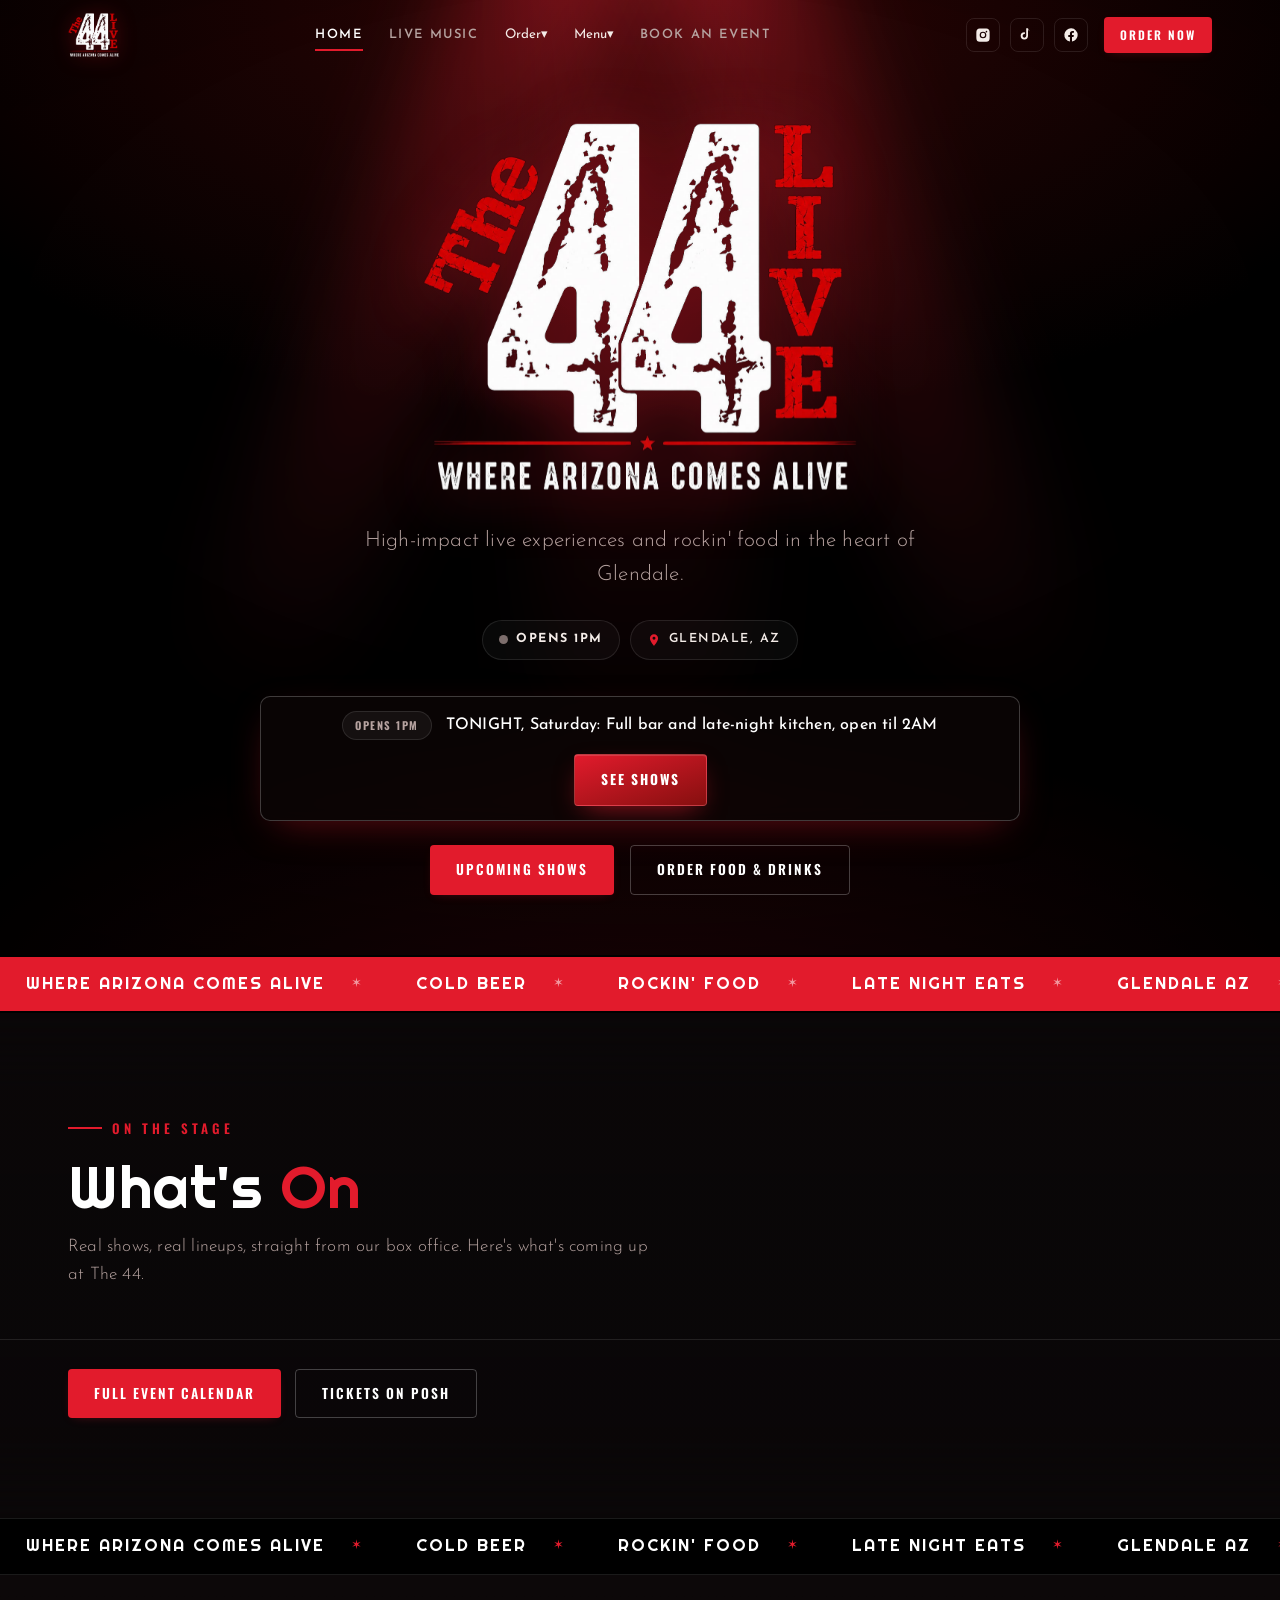
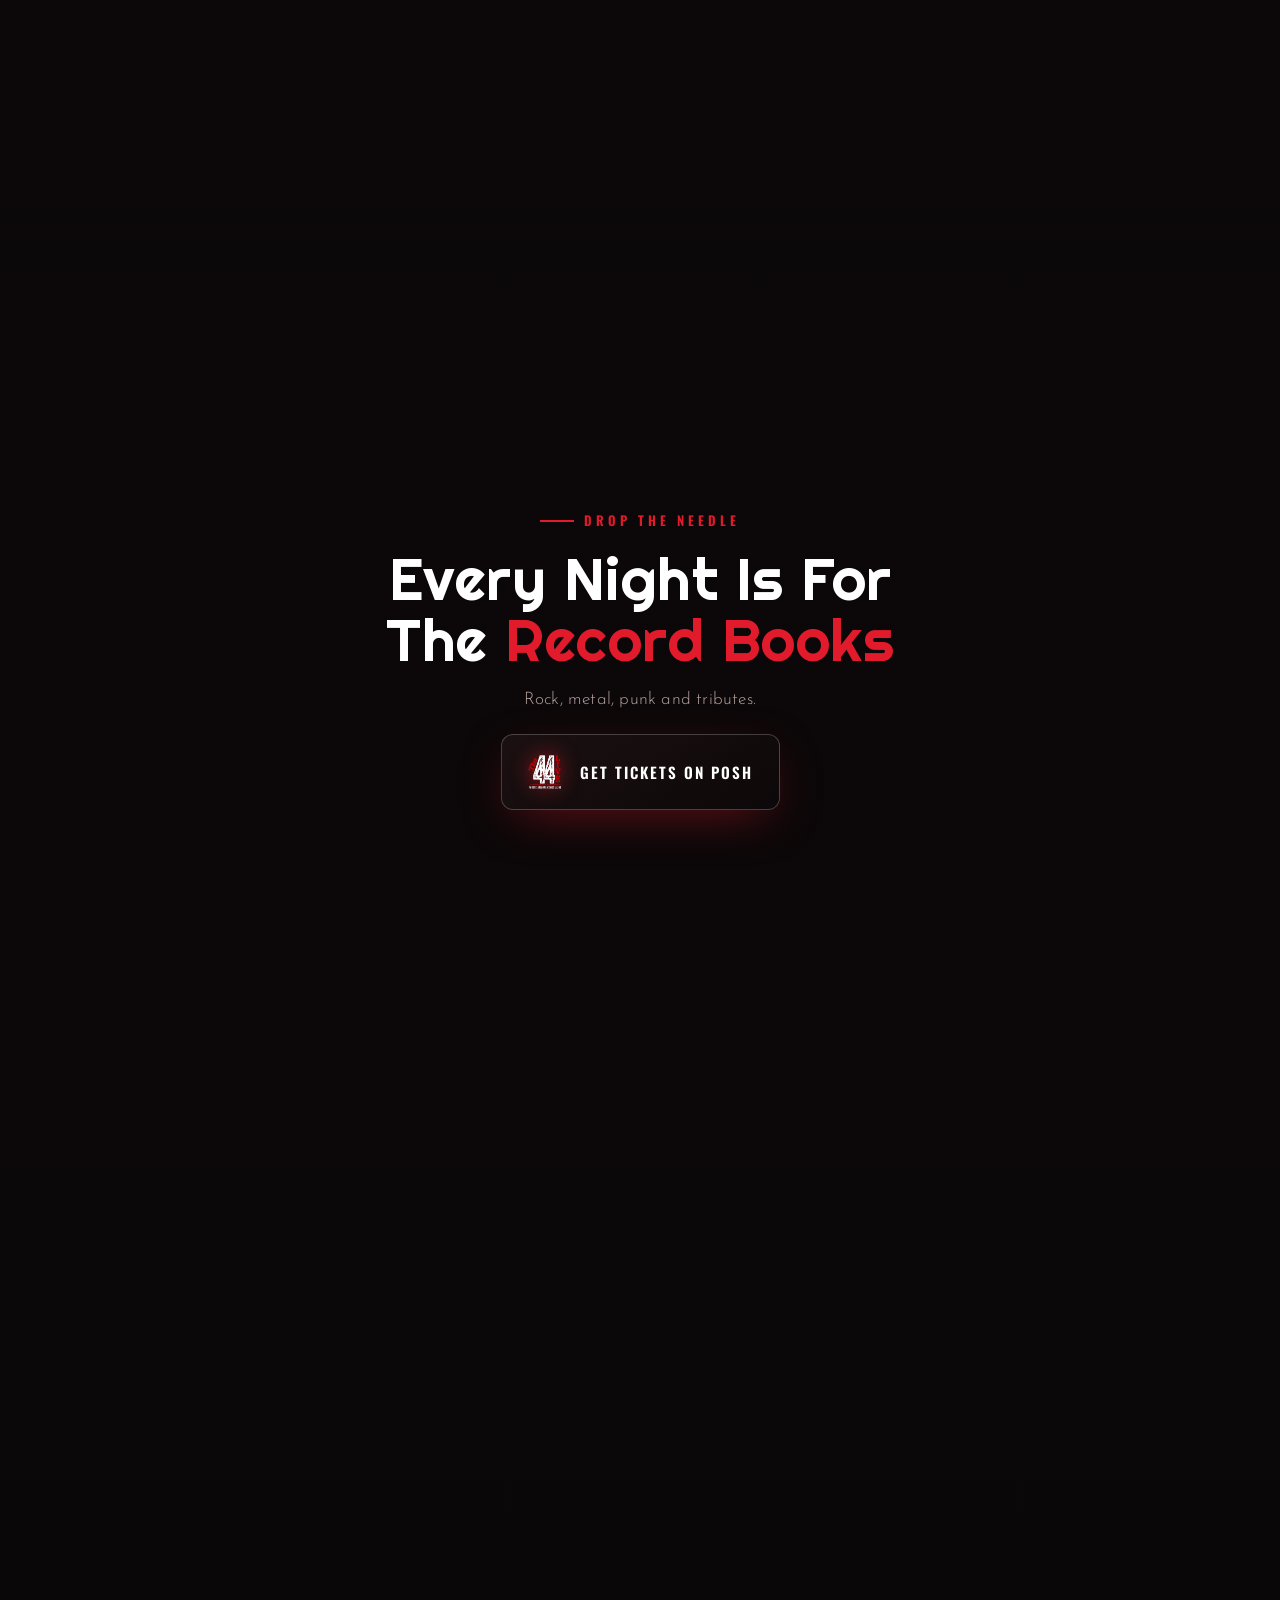
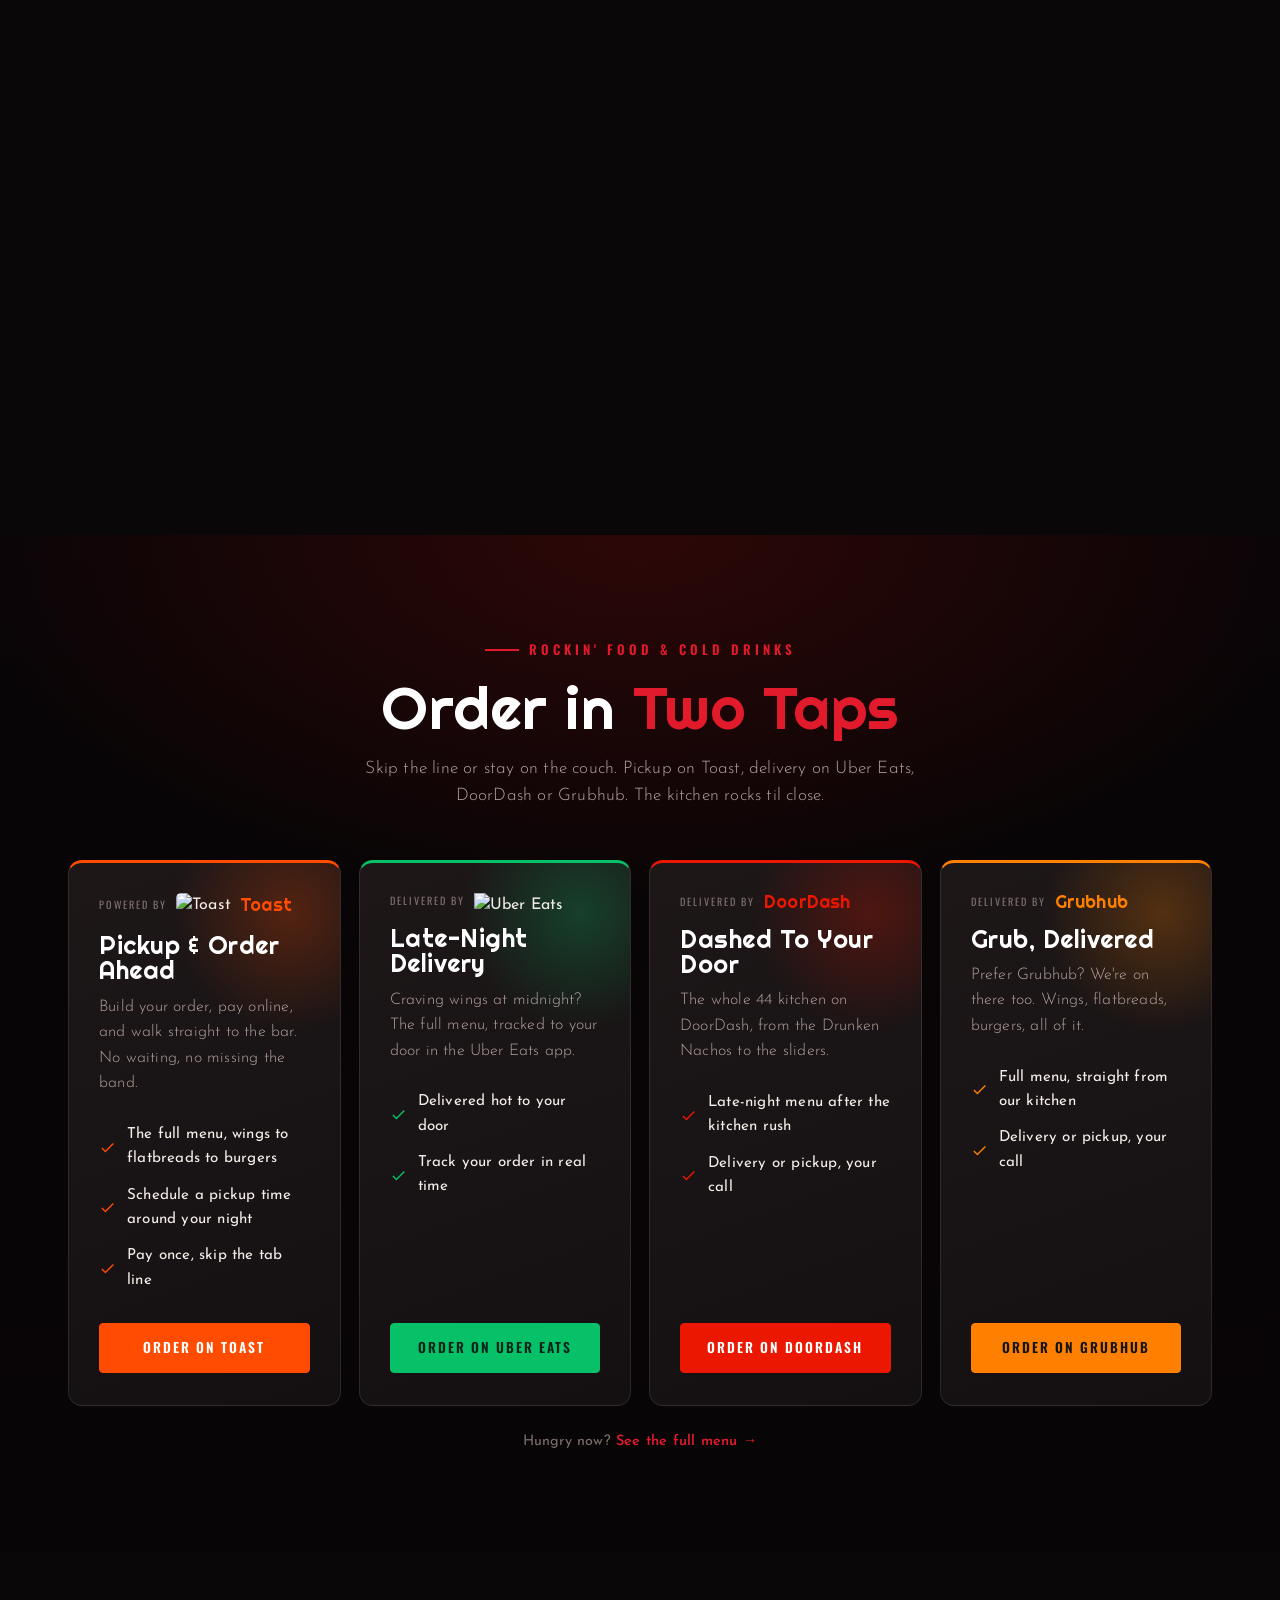
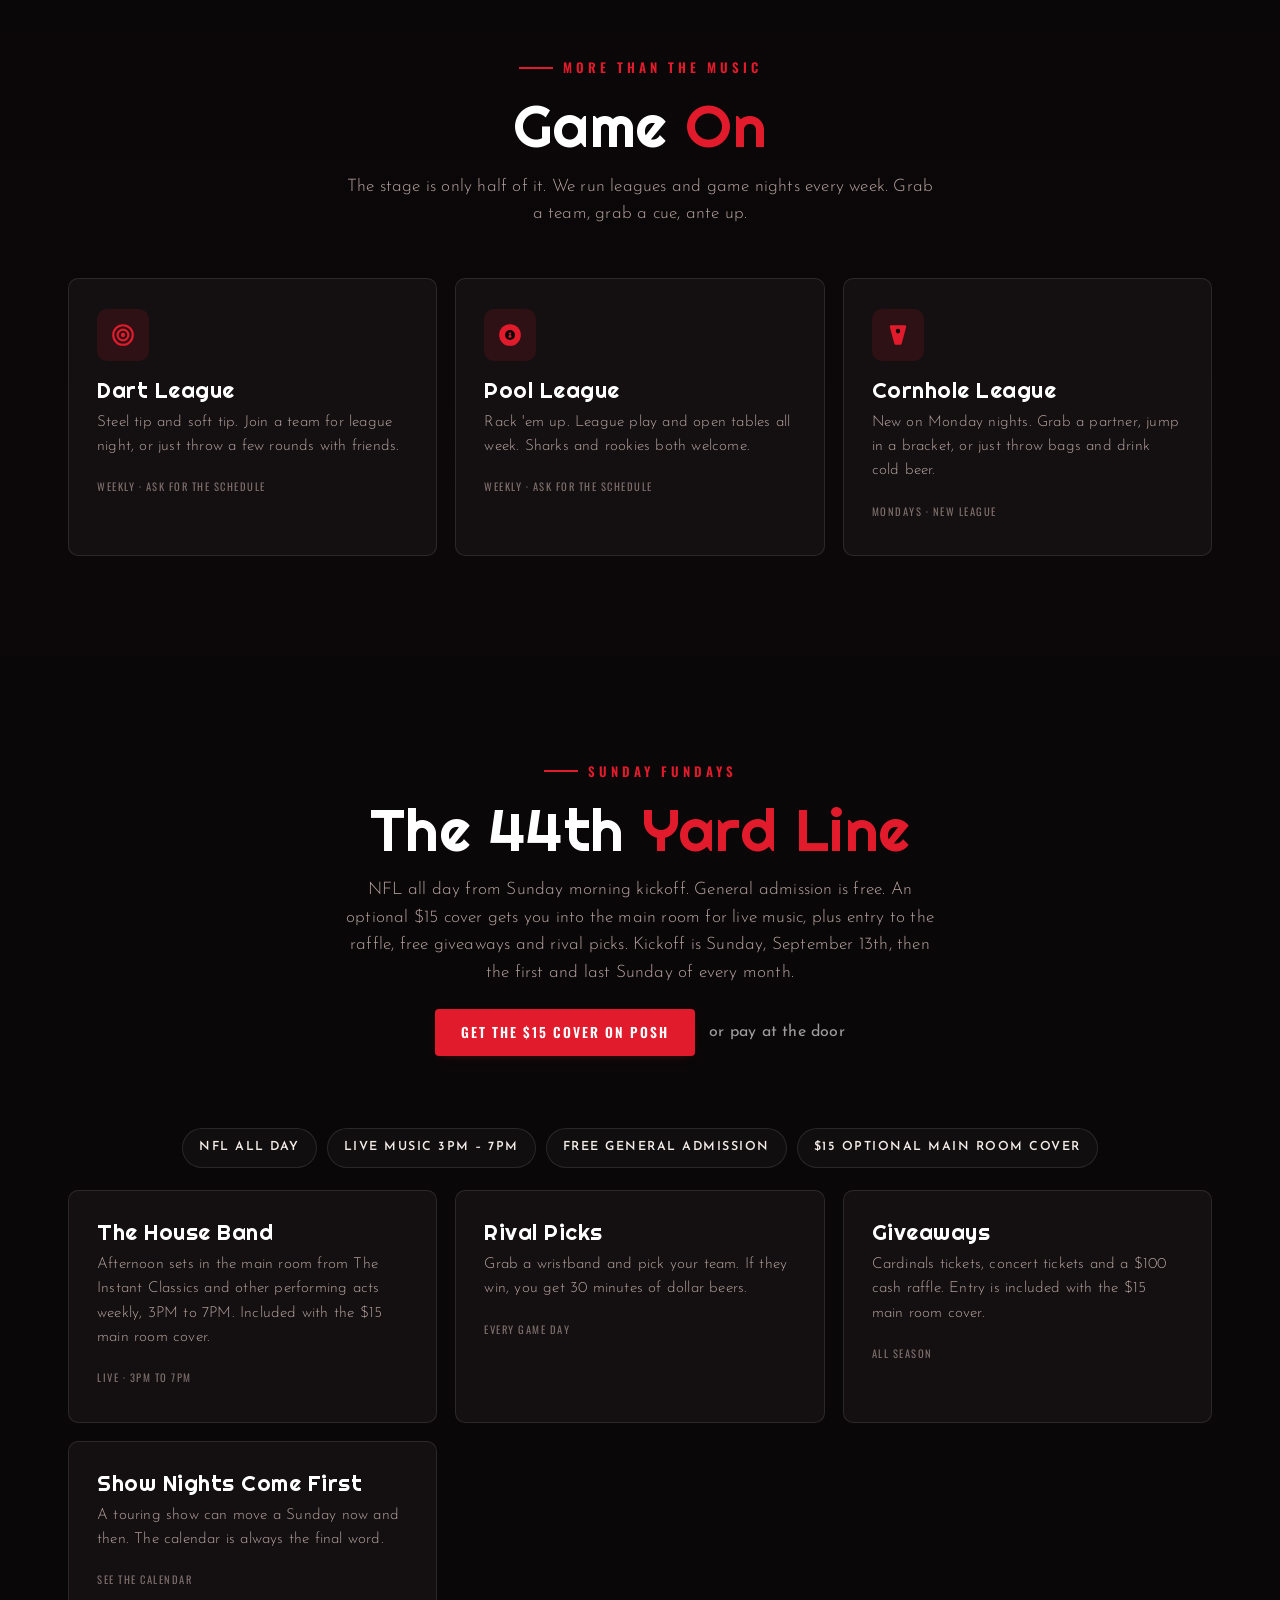
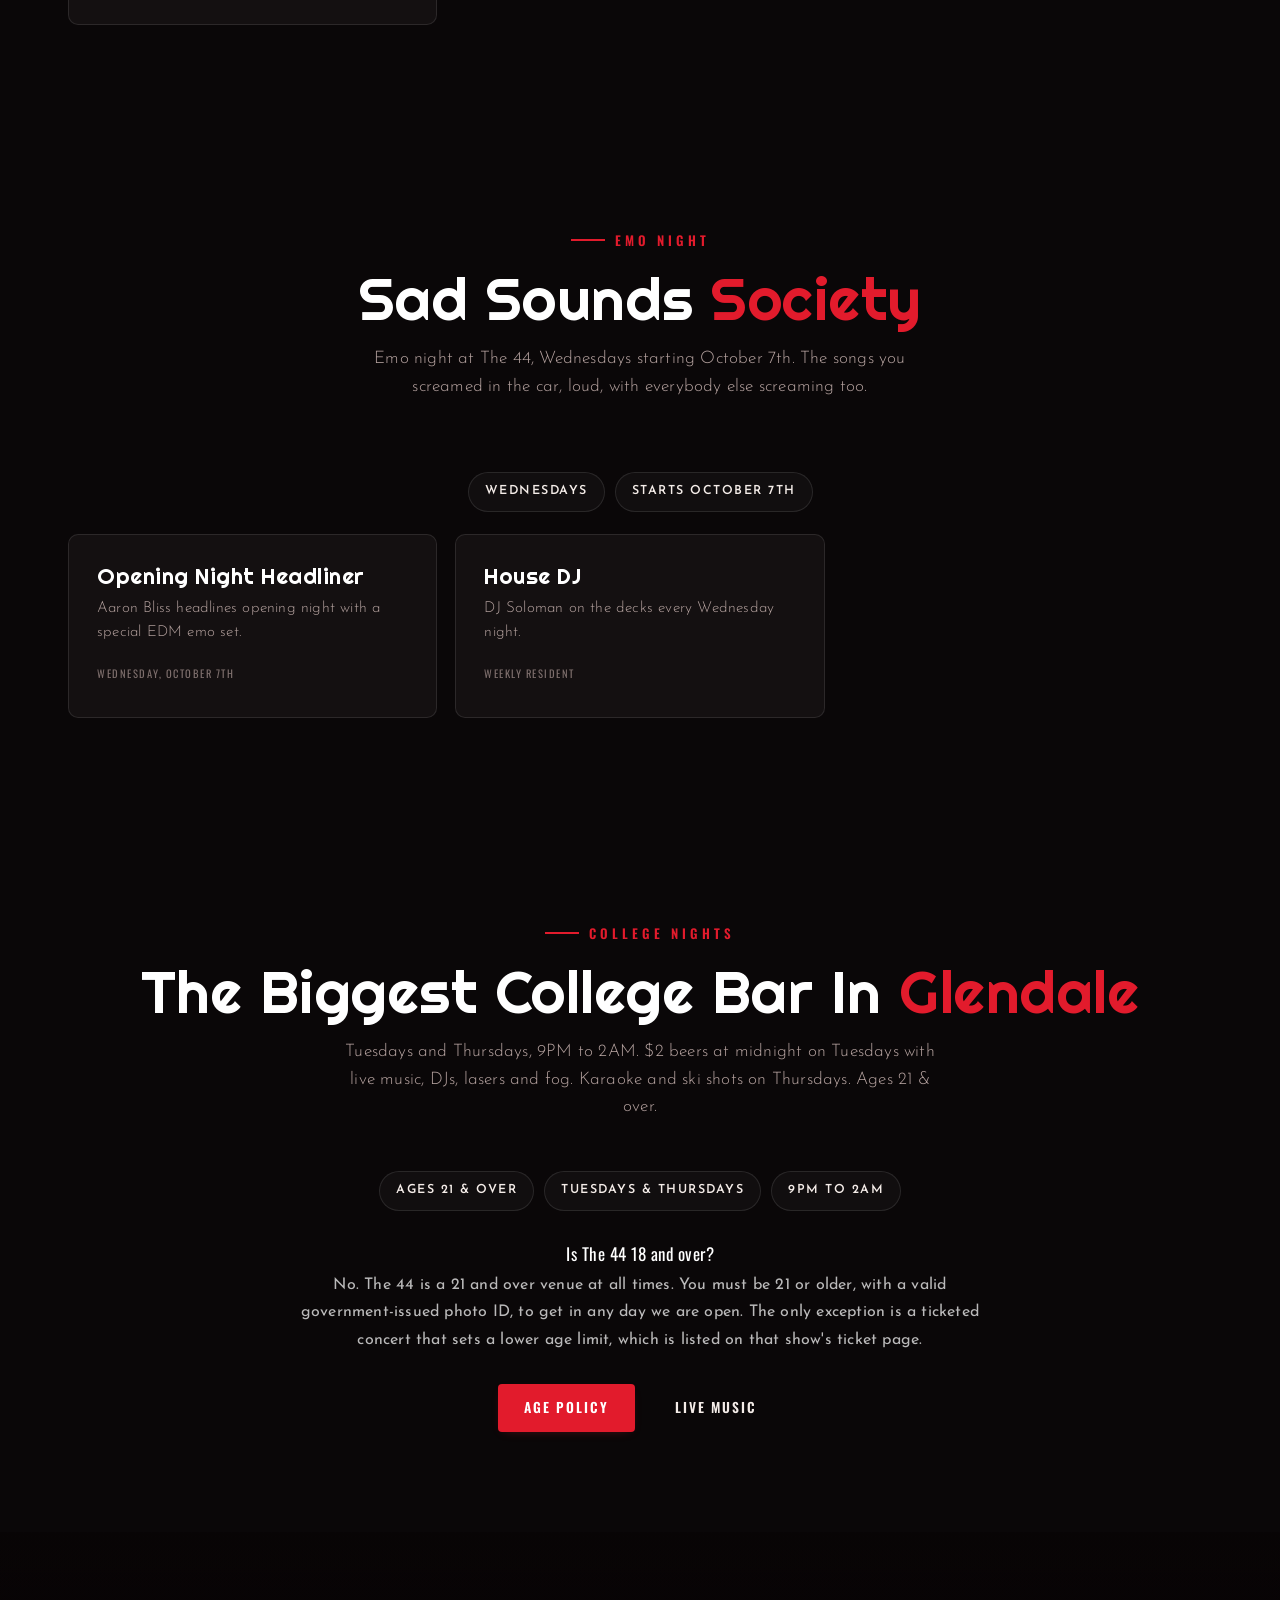
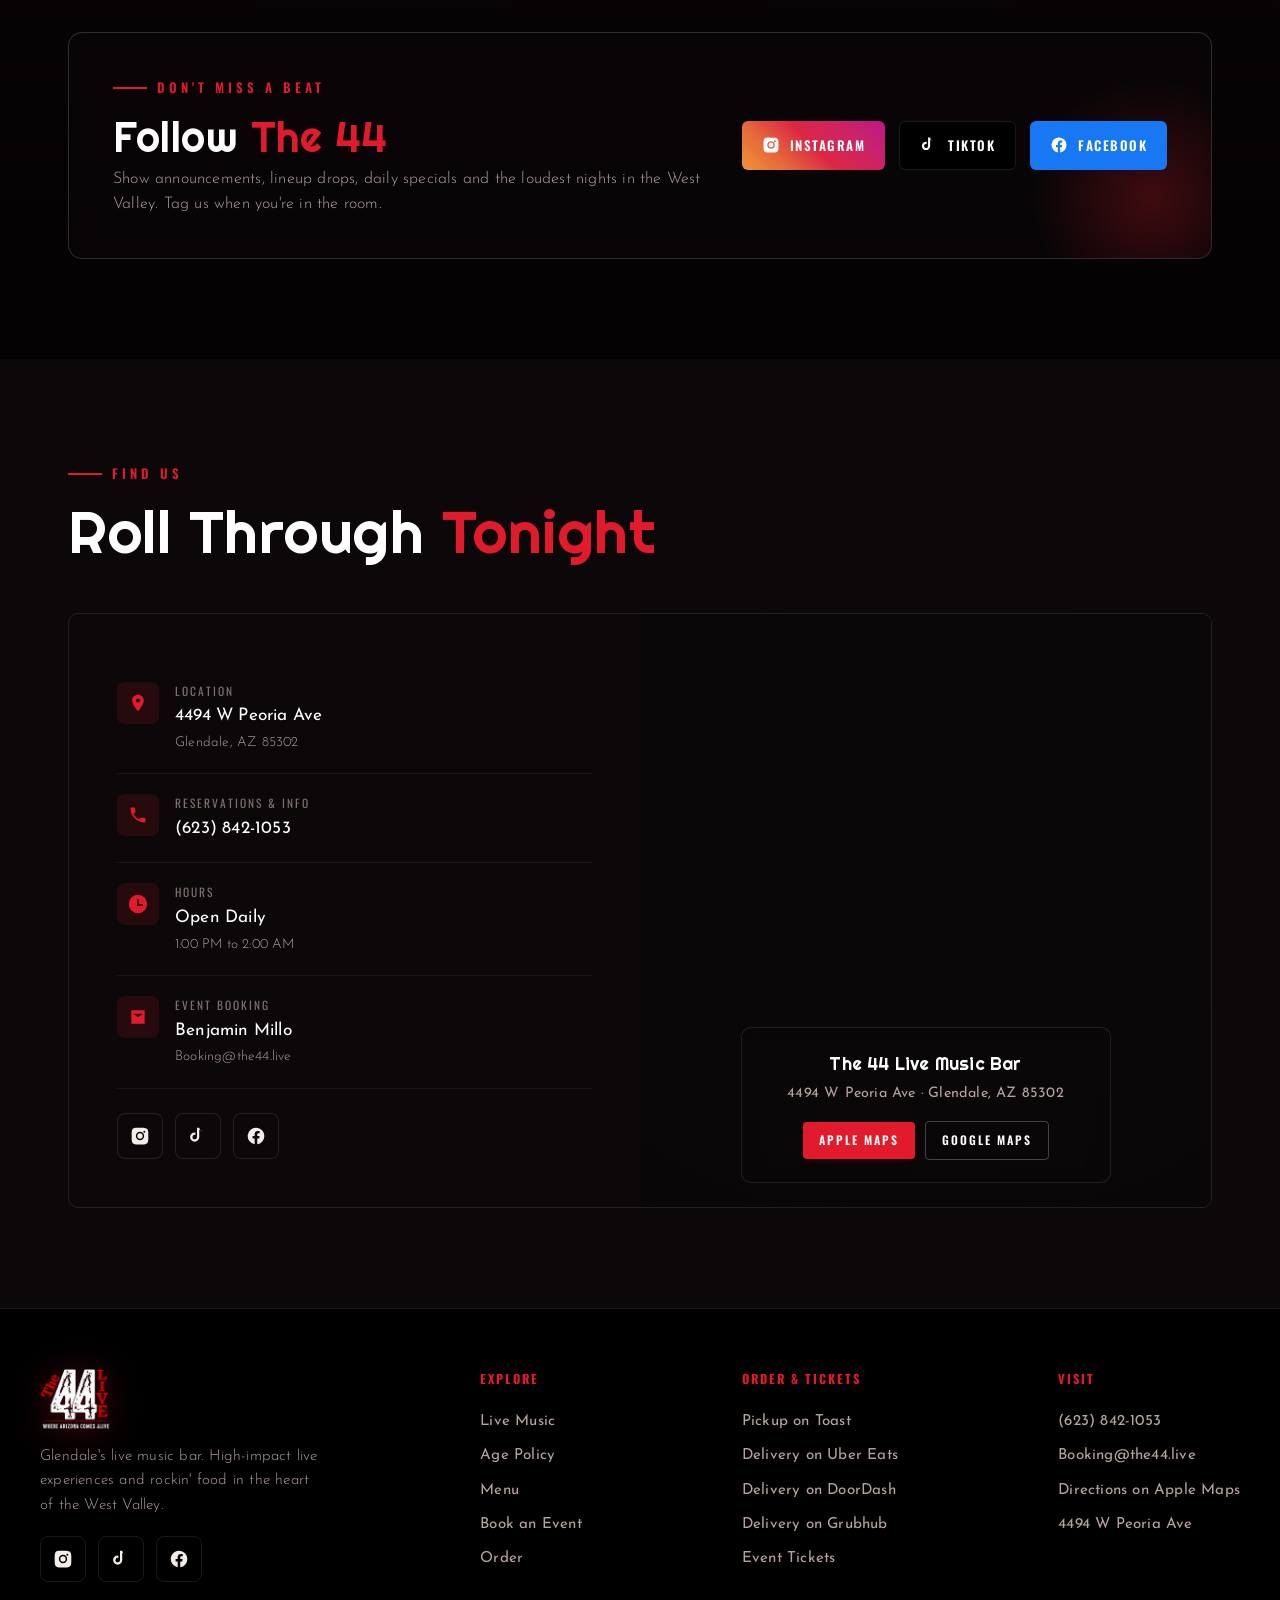
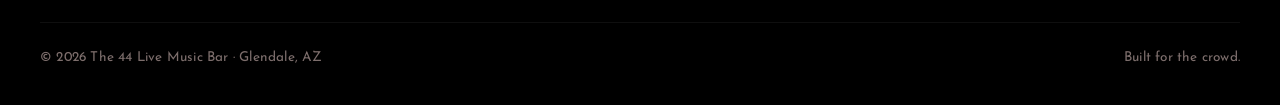
==== commit 494fd405: "Update 44th Yard Line cover: free GA, optional $15 main room cover Free general admission; optional " ====
--- a/index.html
+++ b/index.html
@@ -181,7 +181,11 @@
     <div class="sec-head center reveal">
       <span class="eyebrow">Sunday Fundays</span>
       <h2 class="sec-title">The 44th <em>Yard Line</em></h2>
-      <p class="sec-sub">NFL all day from Sunday morning kickoff, live music in the afternoon, and giveaways all season long. Kickoff is Sunday, September 13th, then the first and last Sunday of every month.</p>
+      <p class="sec-sub">NFL all day from Sunday morning kickoff. General admission is free. An optional $15 cover gets you into the main room for live music, plus entry to the raffle, free giveaways and rival picks. Kickoff is Sunday, September 13th, then the first and last Sunday of every month.</p>
+      <div class="reveal" style="margin-top:22px;display:flex;justify-content:center;align-items:center;gap:14px;flex-wrap:wrap">
+        <a class="btn btn-primary" href="https://posh.vip/g/the44" target="_blank" rel="noopener">Get the $15 Cover on Posh</a>
+        <span style="color:rgba(255,255,255,.6)">or pay at the door</span>
+      </div>
     </div>
     <div class="night-layout reveal">
       <figure class="night-flyer"><img src="assets/sunday-fundays-flyer.jpg" alt="Sunday Fundays at The 44th Yard Line — NFL all day, kickoff Sunday September 13th" loading="lazy" onerror="this.closest('.night-layout').classList.add('no-flyer');this.closest('.night-flyer').remove()"></figure>
@@ -189,12 +193,13 @@
         <div class="hero-chips">
           <span class="chip">NFL All Day</span>
           <span class="chip">Live Music 3PM &ndash; 7PM</span>
-          <span class="chip">$20 Cover &middot; $10 Food &amp; Drink Credit</span>
+          <span class="chip">Free General Admission</span>
+          <span class="chip">$15 Optional Main Room Cover</span>
         </div>
         <div class="games-grid">
           <article class="game-card">
             <h3>The House Band</h3>
-            <p>Afternoon sets from <a href="https://instagram.com/theinstantclassics" target="_blank" rel="noopener">The Instant Classics</a>, plus special guests, 3PM to 7PM.</p>
+            <p>Afternoon sets in the main room from <a href="https://instagram.com/theinstantclassics" target="_blank" rel="noopener">The Instant Classics</a> and other performing acts weekly, 3PM to 7PM. Included with the $15 main room cover.</p>
             <span class="game-tag">Live · 3PM to 7PM</span>
           </article>
           <article class="game-card">
@@ -204,7 +209,7 @@
           </article>
           <article class="game-card">
             <h3>Giveaways</h3>
-            <p>Cardinals tickets, concert tickets and a $100 cash raffle. Entry is included with the $20 cover.</p>
+            <p>Cardinals tickets, concert tickets and a $100 cash raffle. Entry is included with the $15 main room cover.</p>
             <span class="game-tag">All season</span>
           </article>
           <article class="game-card">
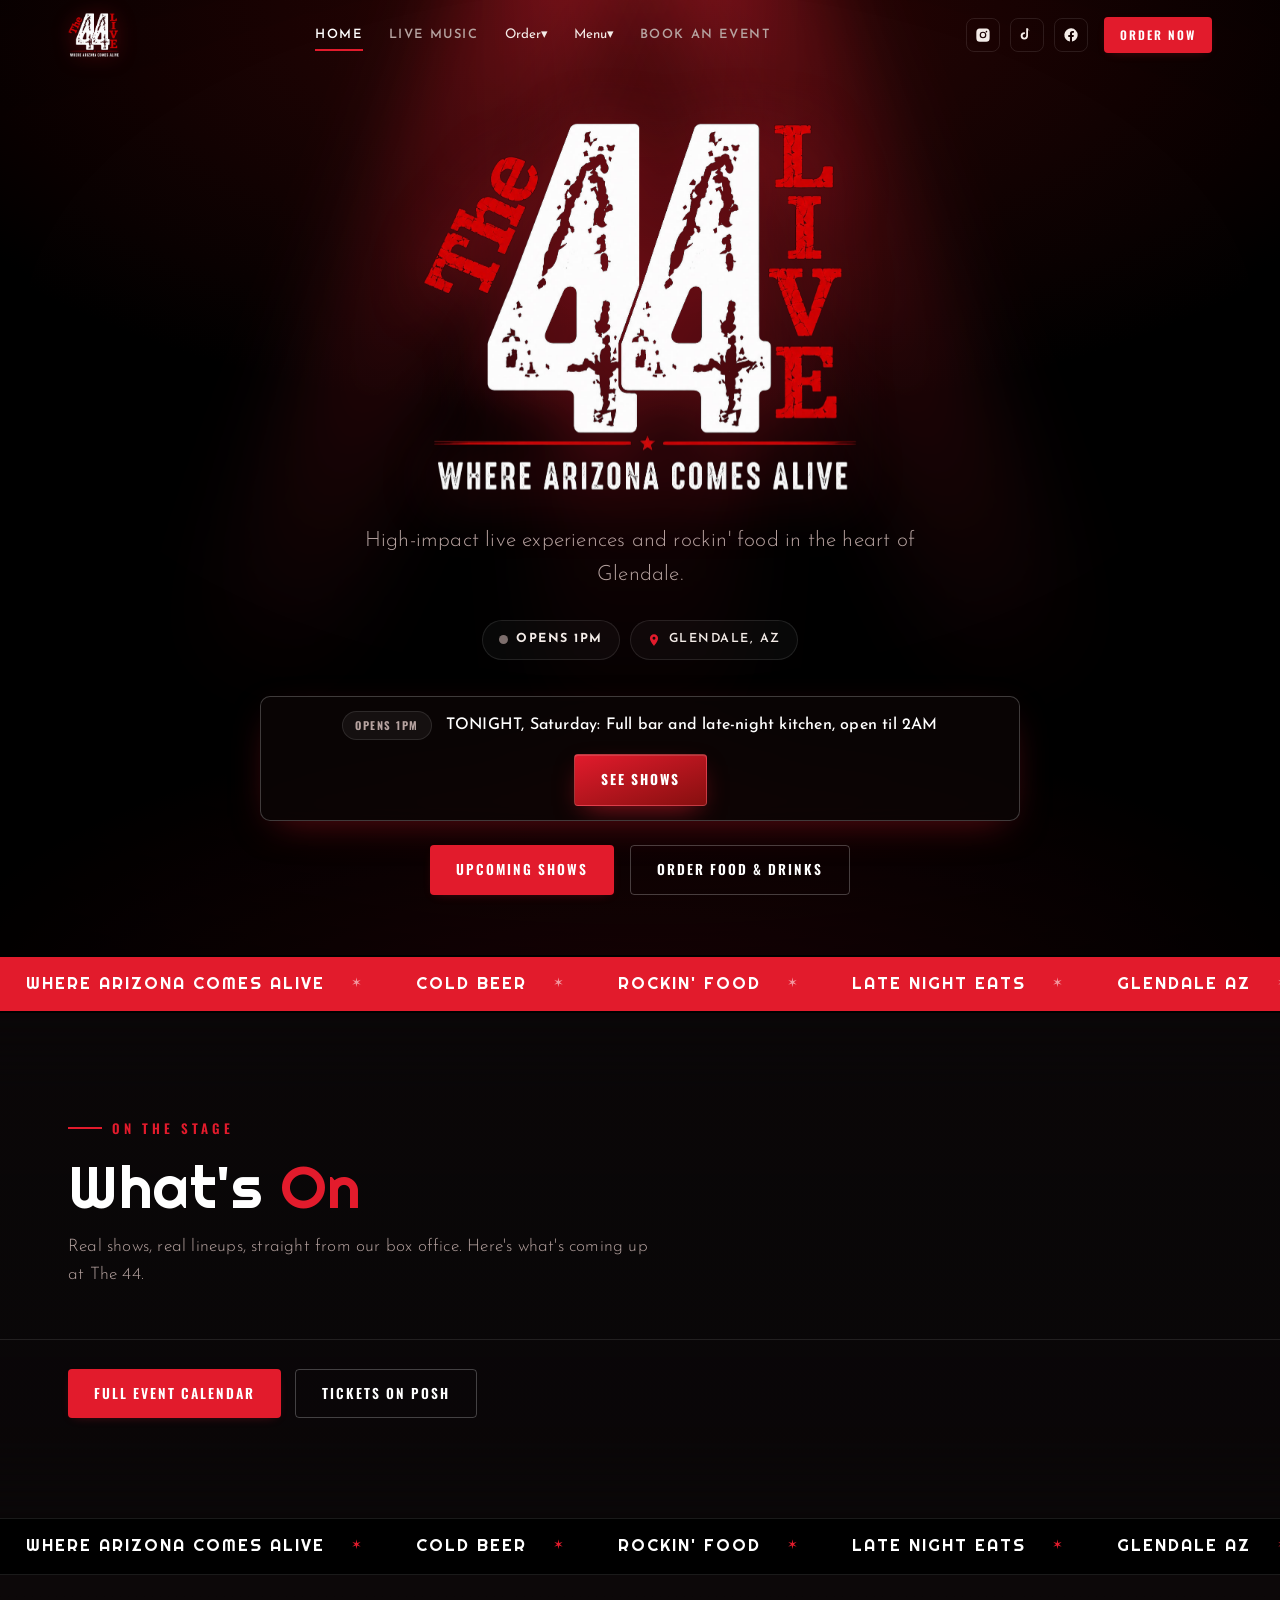
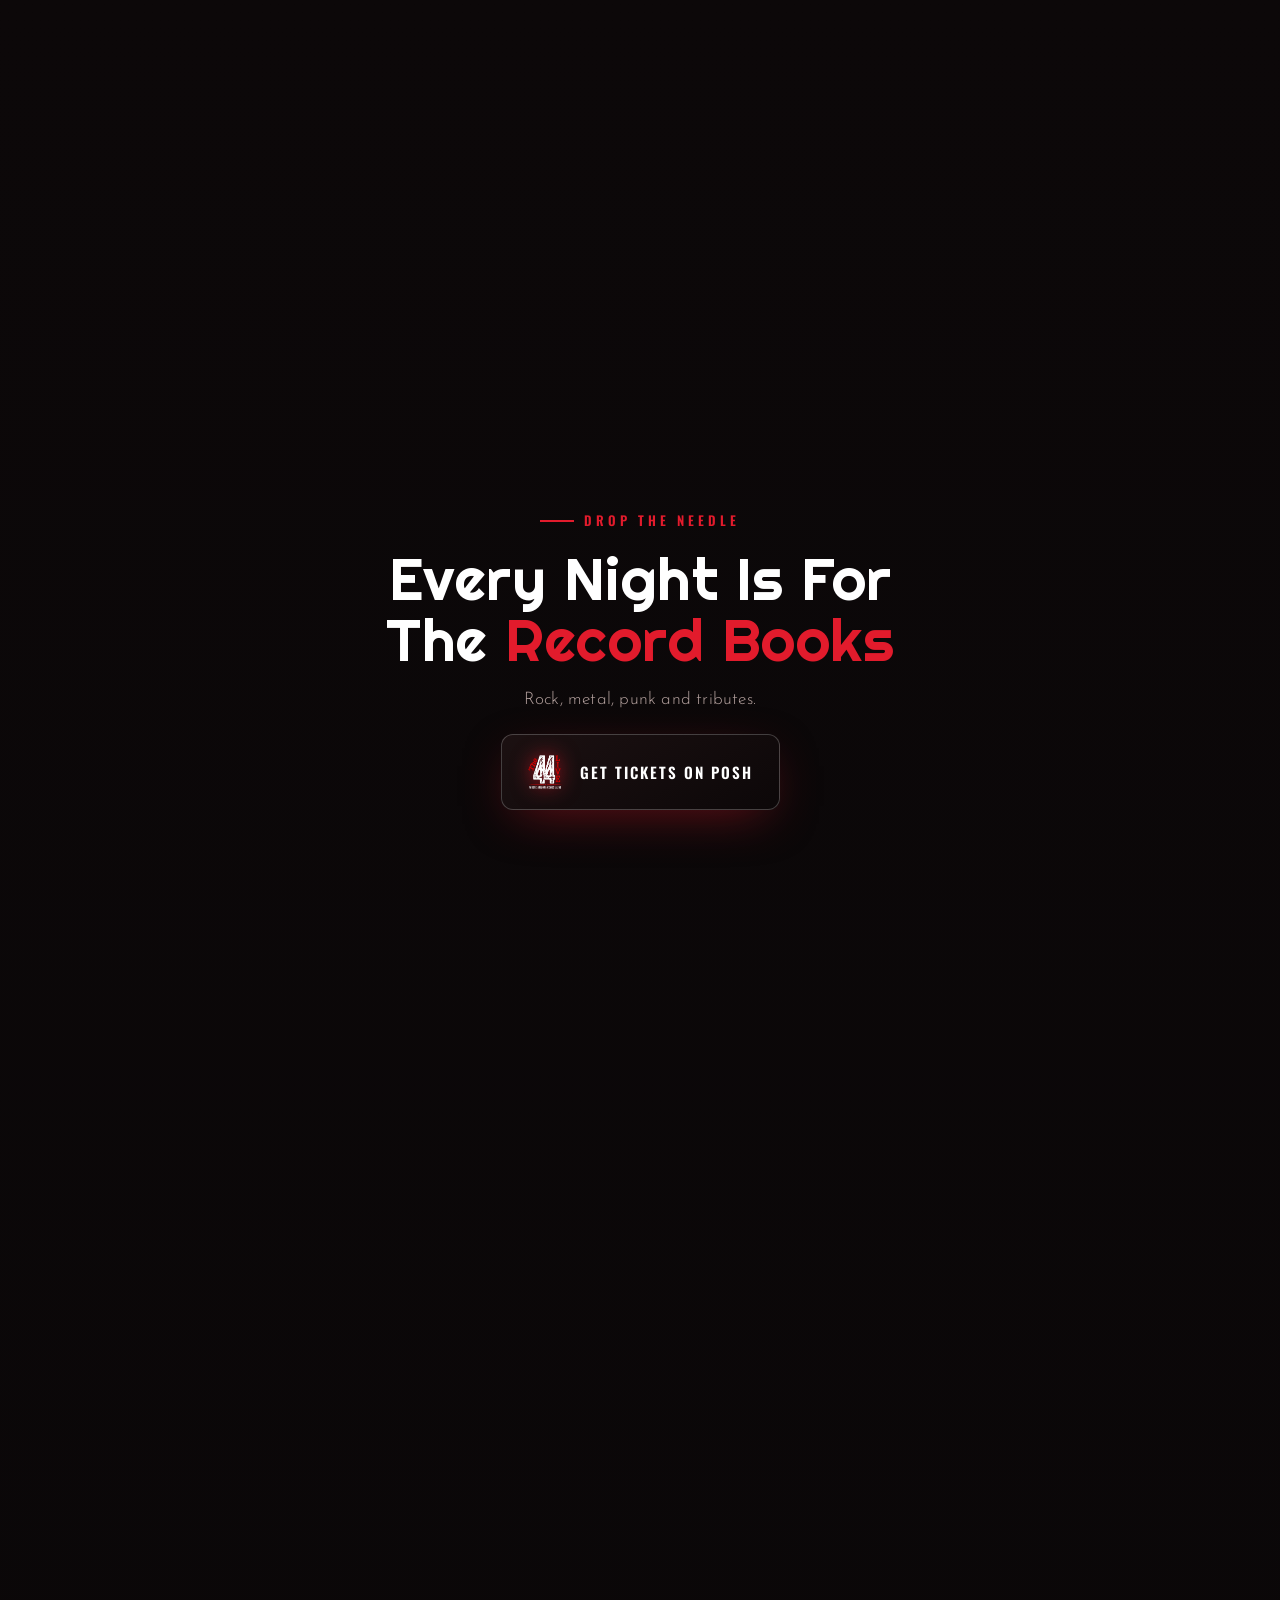
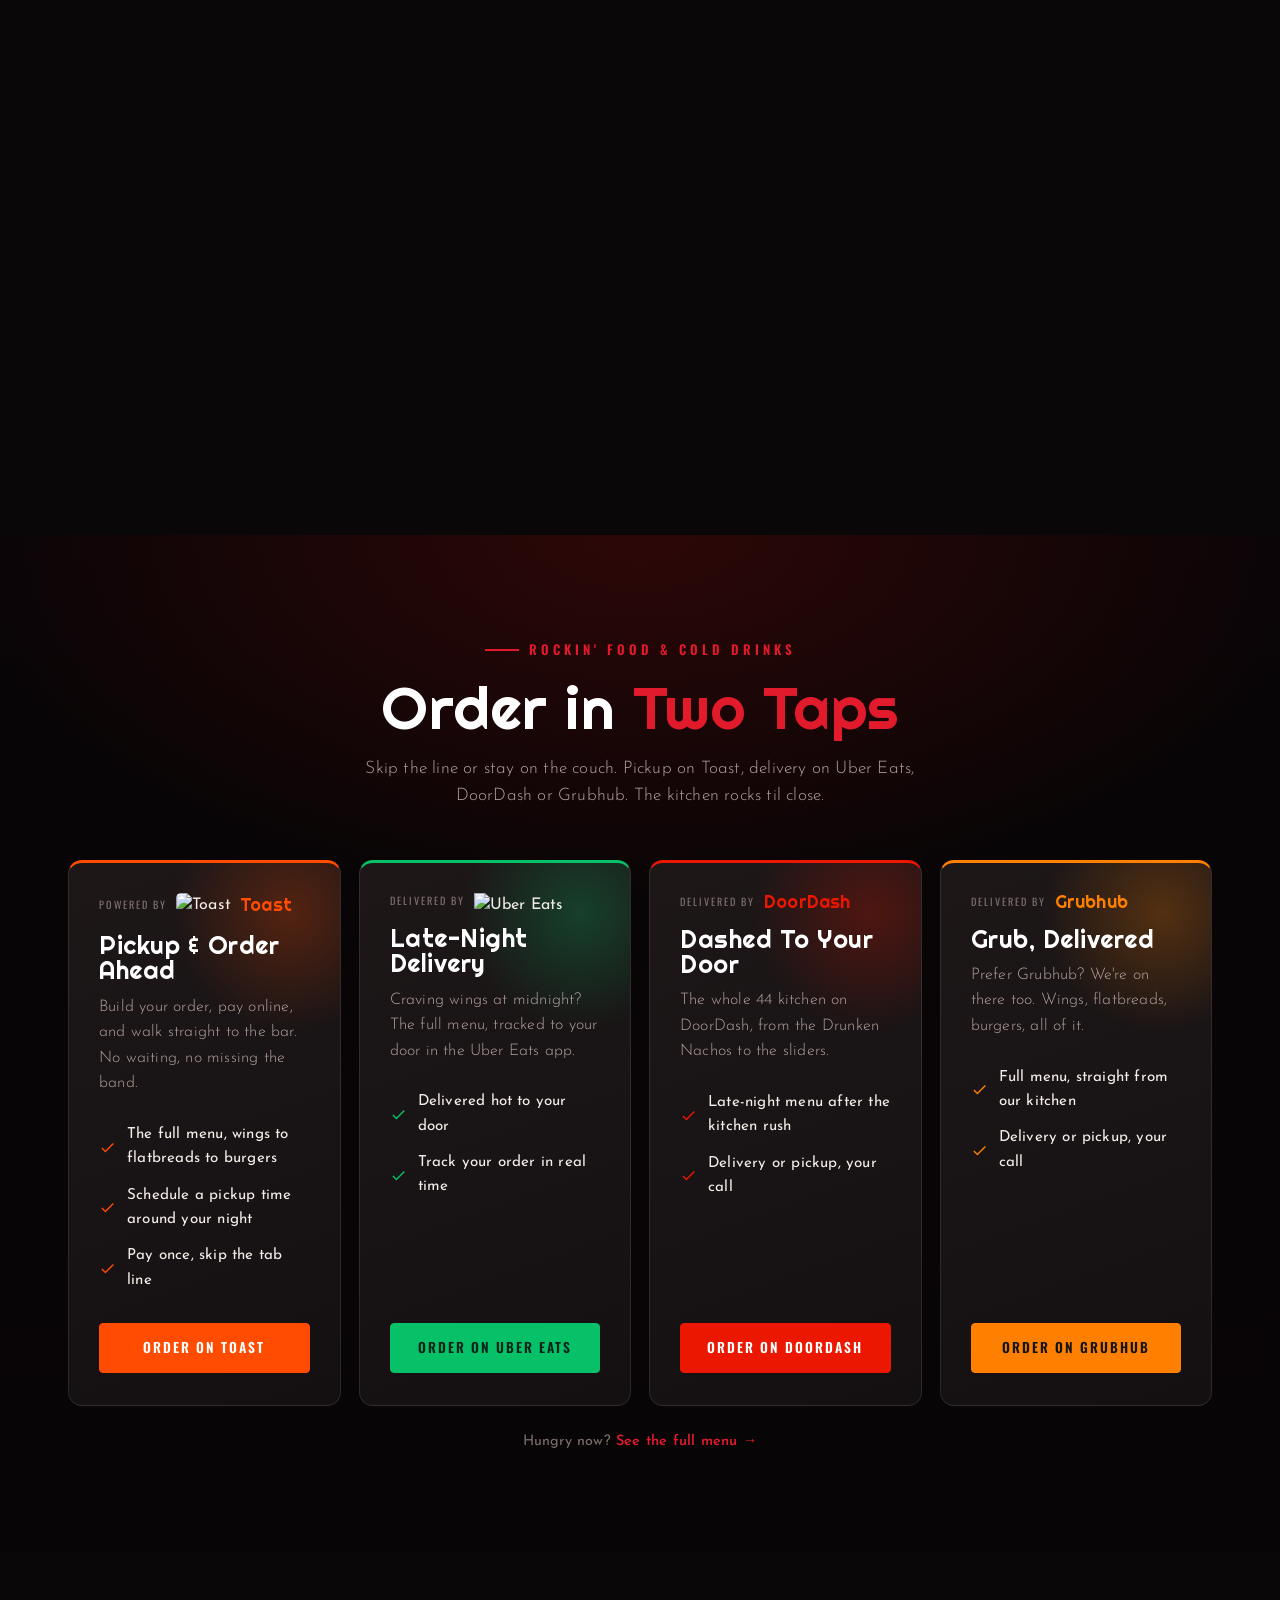
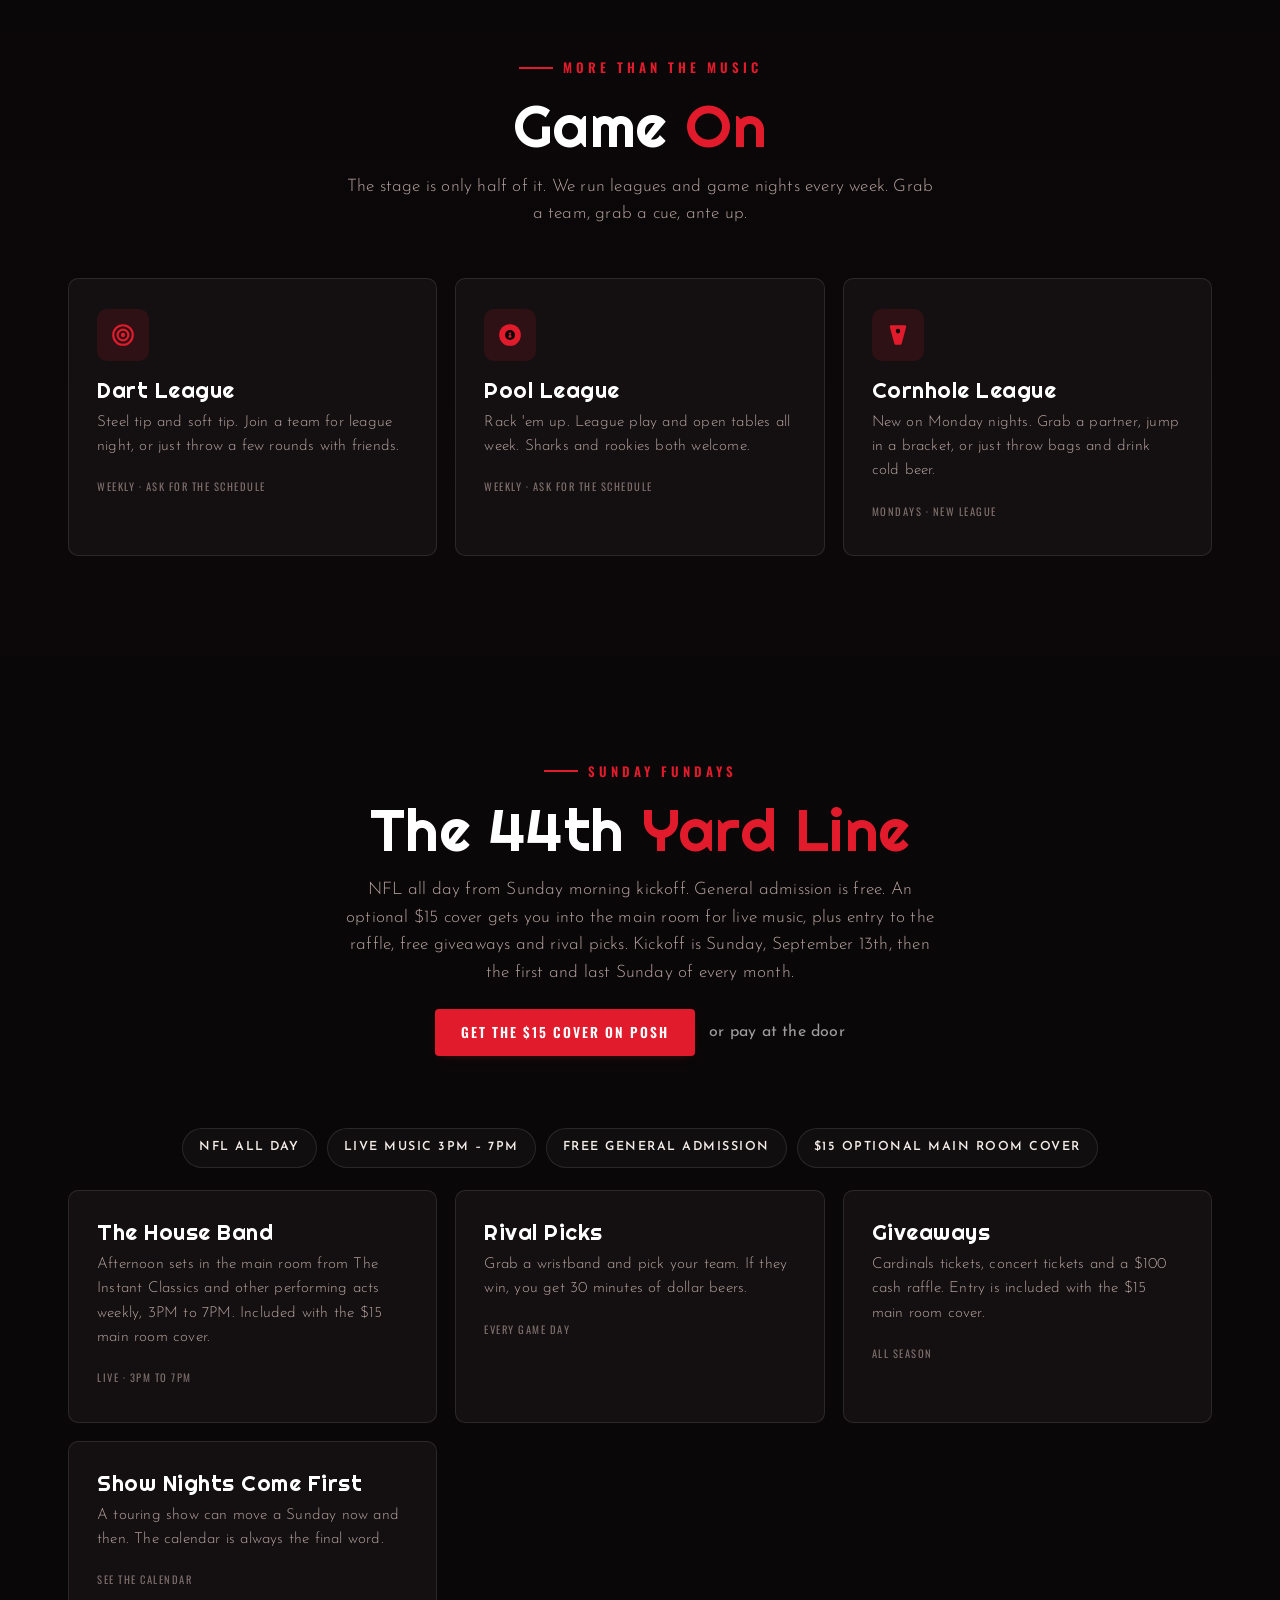
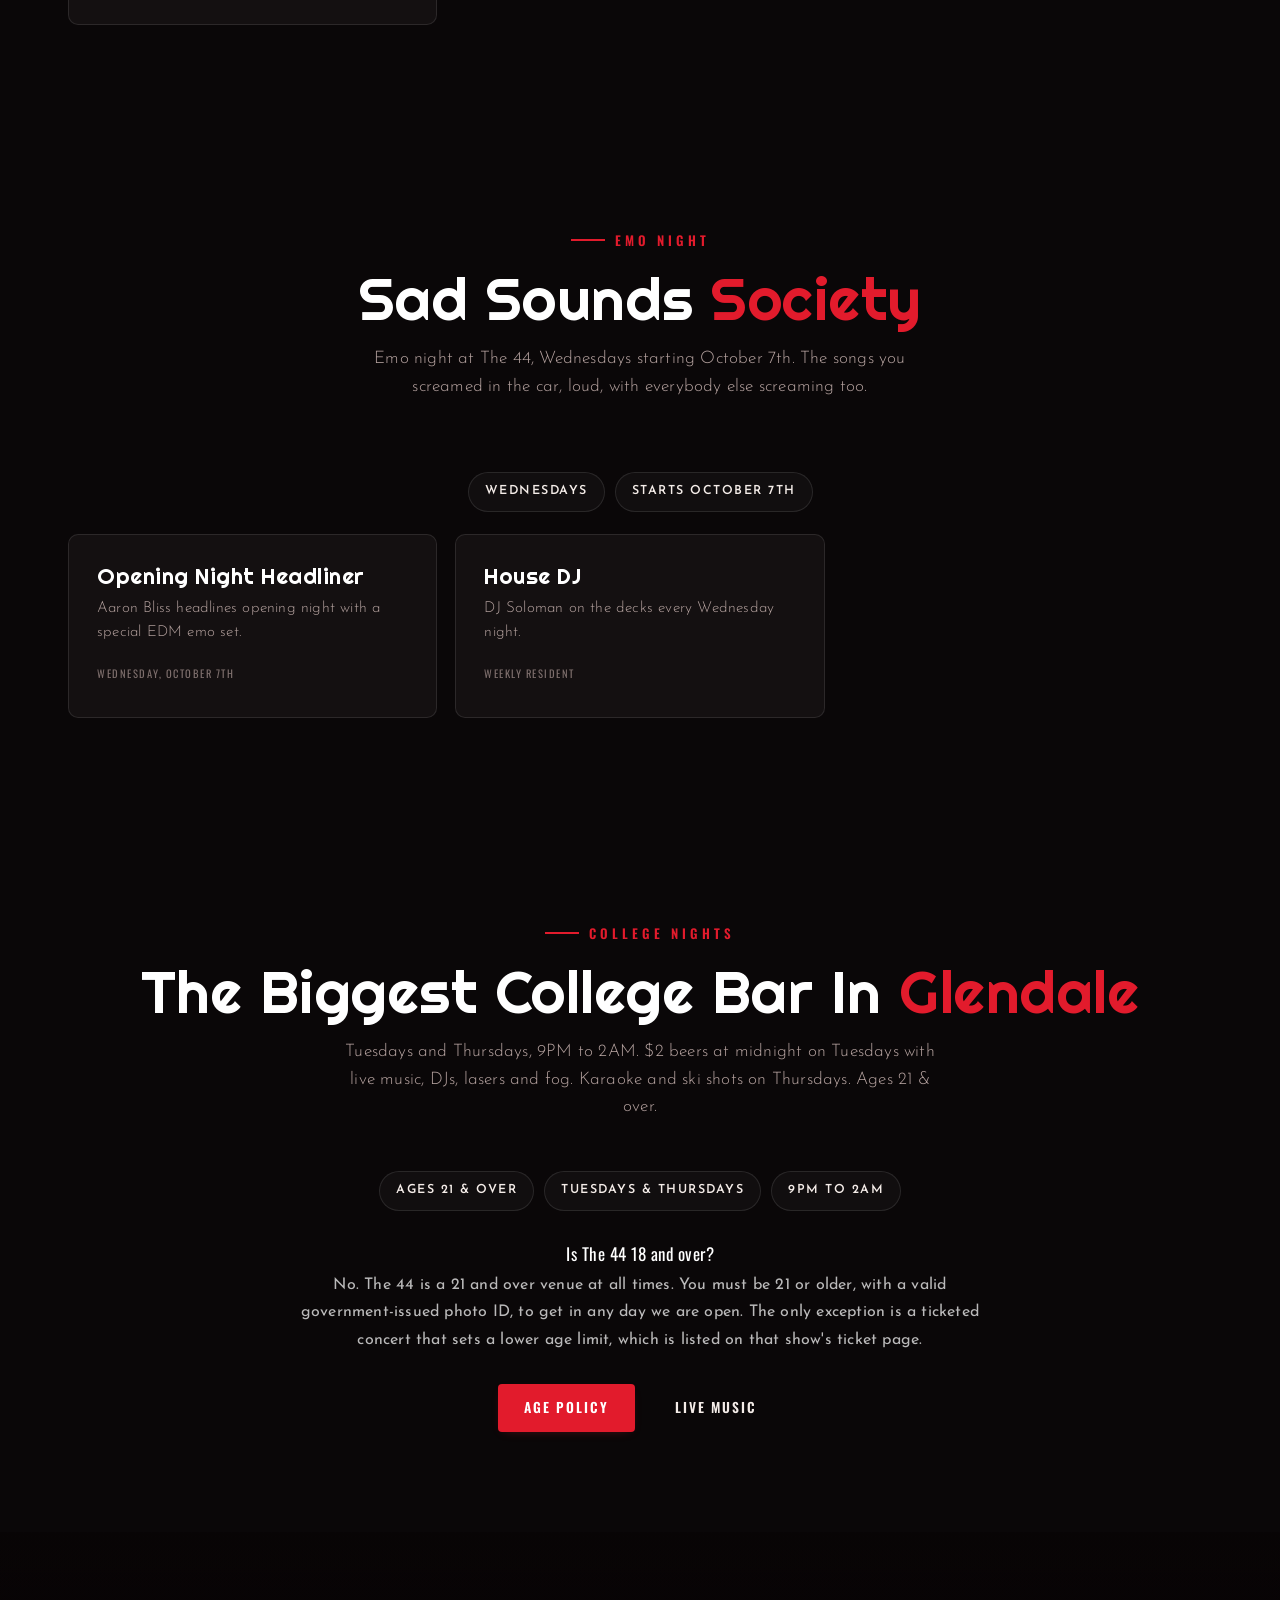
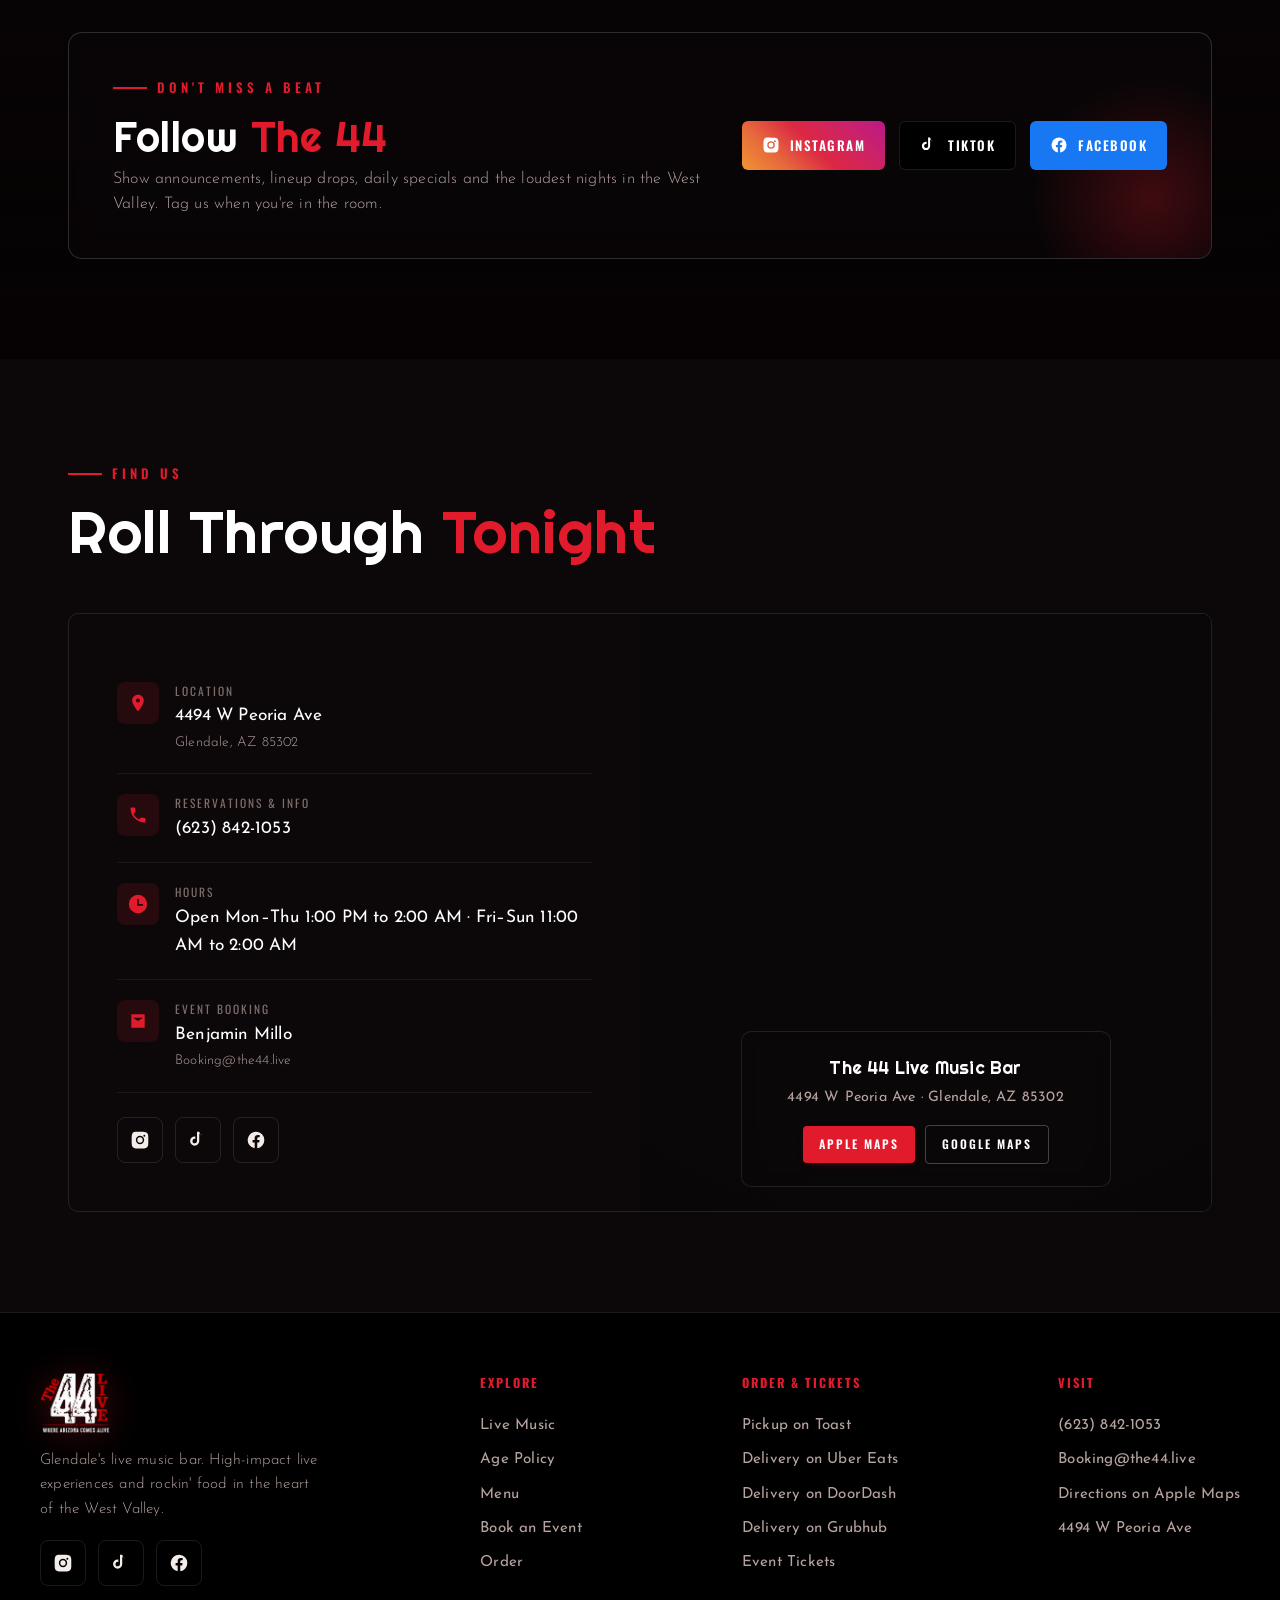
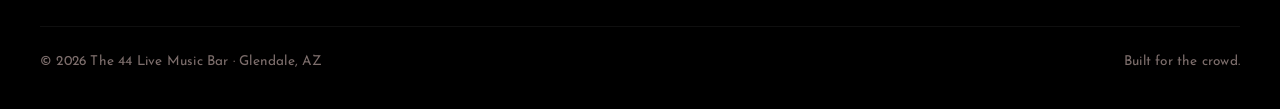
==== commit 81784b83: "Correct opening hours (Fri-Sun open 11 AM) Updated hours of operation to specify different times for" ====
--- a/index.html
+++ b/index.html
@@ -14,10 +14,18 @@
 <link rel="preconnect" href="https://fonts.gstatic.com" crossorigin>
 <link href="https://fonts.googleapis.com/css2?family=Righteous&family=Josefin+Sans:wght@300;400;500;600;700&family=Oswald:wght@500;600;700&display=swap" rel="stylesheet">
 <link rel="stylesheet" href="https://unpkg.com/leaflet@1.9.4/dist/leaflet.css">
-<link rel="stylesheet" href="styles.css?v=7">
+<link rel="stylesheet" href="styles.css?v=8">
 <link rel="canonical" href="https://the44.live/">
 <script type="application/ld+json">
-{"@context":"https://schema.org","@type":["BarOrPub","NightClub","MusicVenue"],"@id":"https://the44.live/#bar","name":"The 44 Live Music Bar","slogan":"Where Arizona Comes Alive","alternateName":["The 44 Sports Grill & Nightlife","The 44 Sports Bar","The 44 Live","The 44"],"disambiguatingDescription":"The 44 is a 21 and over venue at all times. Individual ticketed concerts may set their own age limit, listed on each show's ticket page.","amenityFeature":[{"@type":"LocationFeatureSpecification","name":"Ages 21 and over only","value":true},{"@type":"LocationFeatureSpecification","name":"Live music","value":true},{"@type":"LocationFeatureSpecification","name":"Late night kitchen","value":true}],"url":"https://the44.live/","logo":"https://the44.live/assets/logo.png","image":"https://the44.live/assets/banner-poster.jpg","telephone":"+16238421053","email":"Booking@the44.live","priceRange":"$","servesCuisine":"American","description":"The 44 is a live music bar in Glendale, Arizona, with live music and a late-night kitchen. It is a 21 and over venue.","address":{"@type":"PostalAddress","streetAddress":"4494 W Peoria Ave","addressLocality":"Glendale","addressRegion":"AZ","postalCode":"85302","addressCountry":"US"},"geo":{"@type":"GeoCoordinates","latitude":33.5831282,"longitude":-112.1552594},"openingHoursSpecification":[{"@type":"OpeningHoursSpecification","dayOfWeek":["Monday","Tuesday","Wednesday","Thursday","Friday","Saturday","Sunday"],"opens":"13:00","closes":"02:00"}],"publicAccess":true,"smokingAllowed":false,"subjectOf":{"@type":"WebPage","@id":"https://the44.live/18-and-over.html#webpage","url":"https://the44.live/18-and-over.html","name":"Is The 44 18 and Over? Age Policy"},"sameAs":["https://instagram.com/the44live","https://facebook.com/The44AZ","https://tiktok.com/@the44livemusicbar","https://posh.vip/g/the44","https://www.yelp.com/biz/the-44-sports-grill-and-nightlife-glendale","https://www.tripadvisor.com/Restaurant_Review-g31231-d27843757-Reviews-The_44_Sports_Grill_Nightlife-Glendale_Arizona.html","https://www.livenation.com/venue/rZ7HnEZ174o4z/the-44-sports-grill-and-nightlife-events","https://www.bandsintown.com/v/10182330-the-44-sports-grill-and-nightlife","https://www.ticketweb.com/venue/the-44-sports-grill-and-nightlife-glendale-az/551578","https://nextdoor.com/pages/the-44-sports-grill-and-nightlife-glendale-az/","https://www.indieonthemove.com/venues/the-44-sports-grill-nightlife-glendale-arizona"]}
+{"@context":"https://schema.org","@type":["BarOrPub","NightClub","MusicVenue"],"@id":"https://the44.live/#bar","name":"The 44 Live Music Bar","slogan":"Where Arizona Comes Alive","alternateName":["The 44 Sports Grill & Nightlife","The 44 Sports Bar","The 44 Live","The 44"],"disambiguatingDescription":"The 44 is a 21 and over venue at all times. Individual ticketed concerts may set their own age limit, listed on each show's ticket page.","amenityFeature":[{"@type":"LocationFeatureSpecification","name":"Ages 21 and over only","value":true},{"@type":"LocationFeatureSpecification","name":"Live music","value":true},{"@type":"LocationFeatureSpecification","name":"Late night kitchen","value":true}],"url":"https://the44.live/","logo":"https://the44.live/assets/logo.png","image":"https://the44.live/assets/banner-poster.jpg","telephone":"+16238421053","email":"Booking@the44.live","priceRange":"$","servesCuisine":"American","description":"The 44 is a live music bar in Glendale, Arizona, with live music and a late-night kitchen. It is a 21 and over venue.","address":{"@type":"PostalAddress","streetAddress":"4494 W Peoria Ave","addressLocality":"Glendale","addressRegion":"AZ","postalCode":"85302","addressCountry":"US"},"geo":{"@type":"GeoCoordinates","latitude":33.5831282,"longitude":-112.1552594},"openingHoursSpecification":[{"@type":"OpeningHoursSpecification","dayOfWeek":["Monday","Tuesday","Wednesday","Thursday"],"opens":"13:00","closes":"02:00"},{"@type":"OpeningHoursSpecification","dayOfWeek":["Friday","Saturday","Sunday"],"opens":"11:00","closes":"02:00"}],"publicAccess":true,"smokingAllowed":false,"subjectOf":{"@type":"WebPage","@id":"https://the44.live/18-and-over.html#webpage","url":"https://the44.live/18-and-over.html","name":"Is The 44 18 and Over? Age Policy"},"sameAs":["https://instagram.com/the44live","https://facebook.com/The44AZ","https://tiktok.com/@the44livemusicbar","https://posh.vip/g/the44","https://www.yelp.com/biz/the-44-sports-grill-and-nightlife-glendale","https://www.tripadvisor.com/Restaurant_Review-g31231-d27843757-Reviews-The_44_Sports_Grill_Nightlife-Glendale_Arizona.html","https://www.livenation.com/venue/rZ7HnEZ174o4z/the-44-sports-grill-and-nightlife-events","https://www.bandsintown.com/v/10182330-the-44-sports-grill-and-nightlife","https://www.ticketweb.com/venue/the-44-sports-grill-and-nightlife-glendale-az/551578","https://nextdoor.com/pages/the-44-sports-grill-and-nightlife-glendale-az/","https://www.indieonthemove.com/venues/the-44-sports-grill-nightlife-glendale-arizona"]}
+</script>
+<!-- Google tag (gtag.js) -->
+<script async src="https://www.googletagmanager.com/gtag/js?id=G-GHL2QDMFVK"></script>
+<script>
+  window.dataLayer = window.dataLayer || [];
+  function gtag(){dataLayer.push(arguments);}
+  gtag('js', new Date());
+  gtag('config', 'G-GHL2QDMFVK');
 </script>
 </head>
 <body>
@@ -56,6 +64,11 @@
       <span class="eyebrow">On The Stage</span>
       <h2 class="sec-title">What's <em>On</em></h2>
       <p class="sec-sub">Real shows, real lineups, straight from our box office. Here's what's coming up at The 44.</p>
+    </div>
+    <div class="flyer-carousel reveal">
+      <button class="flyer-nav prev" type="button" aria-label="Previous shows">&lsaquo;</button>
+      <div class="flyer-rail" id="flyerRail"></div>
+      <button class="flyer-nav next" type="button" aria-label="More shows">&rsaquo;</button>
     </div>
     <div class="events-list" id="events-teaser"></div>
     <div style="margin-top:30px;display:flex;gap:14px;flex-wrap:wrap">
@@ -311,7 +324,7 @@
       <div class="visit-info">
         <div class="row"><div class="ic"><svg viewBox="0 0 24 24"><path d="M12 2C8 2 5 5 5 9c0 5 7 13 7 13s7-8 7-13c0-4-3-7-7-7zm0 9.5A2.5 2.5 0 1112 6.5a2.5 2.5 0 010 5z"/></svg></div><div><div class="lbl">Location</div><div class="val"><a href="#" data-cfg="map" target="_blank" rel="noopener">4494 W Peoria Ave<small>Glendale, AZ 85302</small></a></div></div></div>
         <div class="row"><div class="ic"><svg viewBox="0 0 24 24"><path d="M6.6 10.8a15 15 0 006.6 6.6l2.2-2.2a1 1 0 011-.24 11 11 0 003.5.56 1 1 0 011 1V20a1 1 0 01-1 1A17 17 0 013 4a1 1 0 011-1h3.5a1 1 0 011 1 11 11 0 00.56 3.5 1 1 0 01-.24 1z"/></svg></div><div><div class="lbl">Reservations &amp; Info</div><div class="val"><a href="#" data-cfg="tel">(623) 842-1053</a></div></div></div>
-        <div class="row"><div class="ic"><svg viewBox="0 0 24 24"><path d="M12 1a11 11 0 100 22 11 11 0 000-22zm1 11h5v2h-7V6h2z"/></svg></div><div><div class="lbl">Hours</div><div class="val">Open Daily<small>1:00 PM to 2:00 AM</small></div></div></div>
+        <div class="row"><div class="ic"><svg viewBox="0 0 24 24"><path d="M12 1a11 11 0 100 22 11 11 0 000-22zm1 11h5v2h-7V6h2z"/></svg></div><div><div class="lbl">Hours</div><div class="val">Open Mon–Thu 1:00 PM to 2:00 AM · Fri–Sun 11:00 AM to 2:00 AM</div></div></div>
         <div class="row"><div class="ic"><svg viewBox="0 0 24 24"><path d="M4 4h16v16H4zm2 4 6 4 6-4"/></svg></div><div><div class="lbl">Event Booking</div><div class="val"><a href="#" data-cfg="mailDefault">Benjamin Millo<small>Booking@the44.live</small></a></div></div></div>
         <div class="socials">
           <a href="#" data-cfg="ig" target="_blank" rel="noopener" aria-label="Instagram"><svg viewBox="0 0 24 24"><path d="M12 2.2c3.2 0 3.6 0 4.9.07 3.3.15 4.8 1.7 5 5 .06 1.3.07 1.7.07 4.9s0 3.6-.07 4.9c-.2 3.3-1.7 4.8-5 5-1.3.06-1.7.07-4.9.07s-3.6 0-4.9-.07c-3.3-.2-4.8-1.7-5-5C2.04 15.6 2 15.2 2 12s0-3.6.07-4.9c.2-3.3 1.7-4.8 5-5C8.4 2.2 8.8 2.2 12 2.2zm0 4.8a5 5 0 100 10 5 5 0 000-10zm0 8.2a3.2 3.2 0 110-6.4 3.2 3.2 0 010 6.4zm5.2-9.4a1.2 1.2 0 100 2.4 1.2 1.2 0 000-2.4z"/></svg></a>
@@ -336,7 +349,7 @@
 </main>
 
 <div id="footer-mount"></div>
-<script src="app.js?v=7"></script>
+<script src="app.js?v=8"></script>
 <script src="fx-dotfield.js"></script>
 <script src="fx-vinyl.js"></script>
 <script src="fx-tonight.js"></script>
--- a/styles.css
+++ b/styles.css
@@ -703,6 +703,24 @@
   color:#fff;text-shadow:0 0 8px rgba(226,27,44,.6);font-size:.86rem}
 #tonight .t-copy b{color:var(--crimson-bright)}
 #tonight:empty{display:none}
+
+/* ---------- upcoming show flyer carousel ---------- */
+.flyer-carousel{position:relative;margin-top:16px}
+.flyer-rail{display:flex;gap:16px;overflow-x:auto;scroll-snap-type:x mandatory;padding:6px 2px 18px;scrollbar-width:thin;-webkit-overflow-scrolling:touch}
+.flyer-rail::-webkit-scrollbar{height:8px}
+.flyer-rail::-webkit-scrollbar-thumb{background:rgba(255,255,255,.18);border-radius:4px}
+.flyer-card{flex:0 0 auto;width:236px;scroll-snap-align:start;text-decoration:none;color:#fff;border-radius:14px;overflow:hidden;background:rgba(255,255,255,.03);border:1px solid rgba(255,255,255,.08);transition:transform .2s,border-color .2s}
+.flyer-card:hover{transform:translateY(-4px);border-color:rgba(226,27,44,.55)}
+.flyer-img{display:block;aspect-ratio:1/1;background:#111}
+.flyer-img img{width:100%;height:100%;object-fit:cover;display:block}
+.flyer-meta{display:block;padding:12px 14px}
+.flyer-meta b{display:block;font-family:'Oswald',sans-serif;font-weight:600;font-size:.98rem;line-height:1.2;margin-bottom:5px;overflow:hidden;text-overflow:ellipsis;white-space:nowrap}
+.flyer-meta span{color:rgba(255,255,255,.6);font-size:.82rem}
+.flyer-nav{position:absolute;top:38%;transform:translateY(-50%);width:44px;height:44px;border-radius:50%;border:1px solid rgba(255,255,255,.18);background:rgba(13,8,9,.82);color:#fff;font-size:1.7rem;line-height:1;cursor:pointer;z-index:3;display:flex;align-items:center;justify-content:center;padding:0}
+.flyer-nav:hover{background:var(--crimson-bright,#E21B2C);border-color:transparent}
+.flyer-nav.prev{left:-6px}
+.flyer-nav.next{right:-6px}
+@media(max-width:680px){.flyer-card{width:180px}.flyer-nav{display:none}}
 @supports not ((backdrop-filter:blur(10px)) or (-webkit-backdrop-filter:blur(10px))){
   #tonight{background:rgba(20,12,13,.85)}
 }
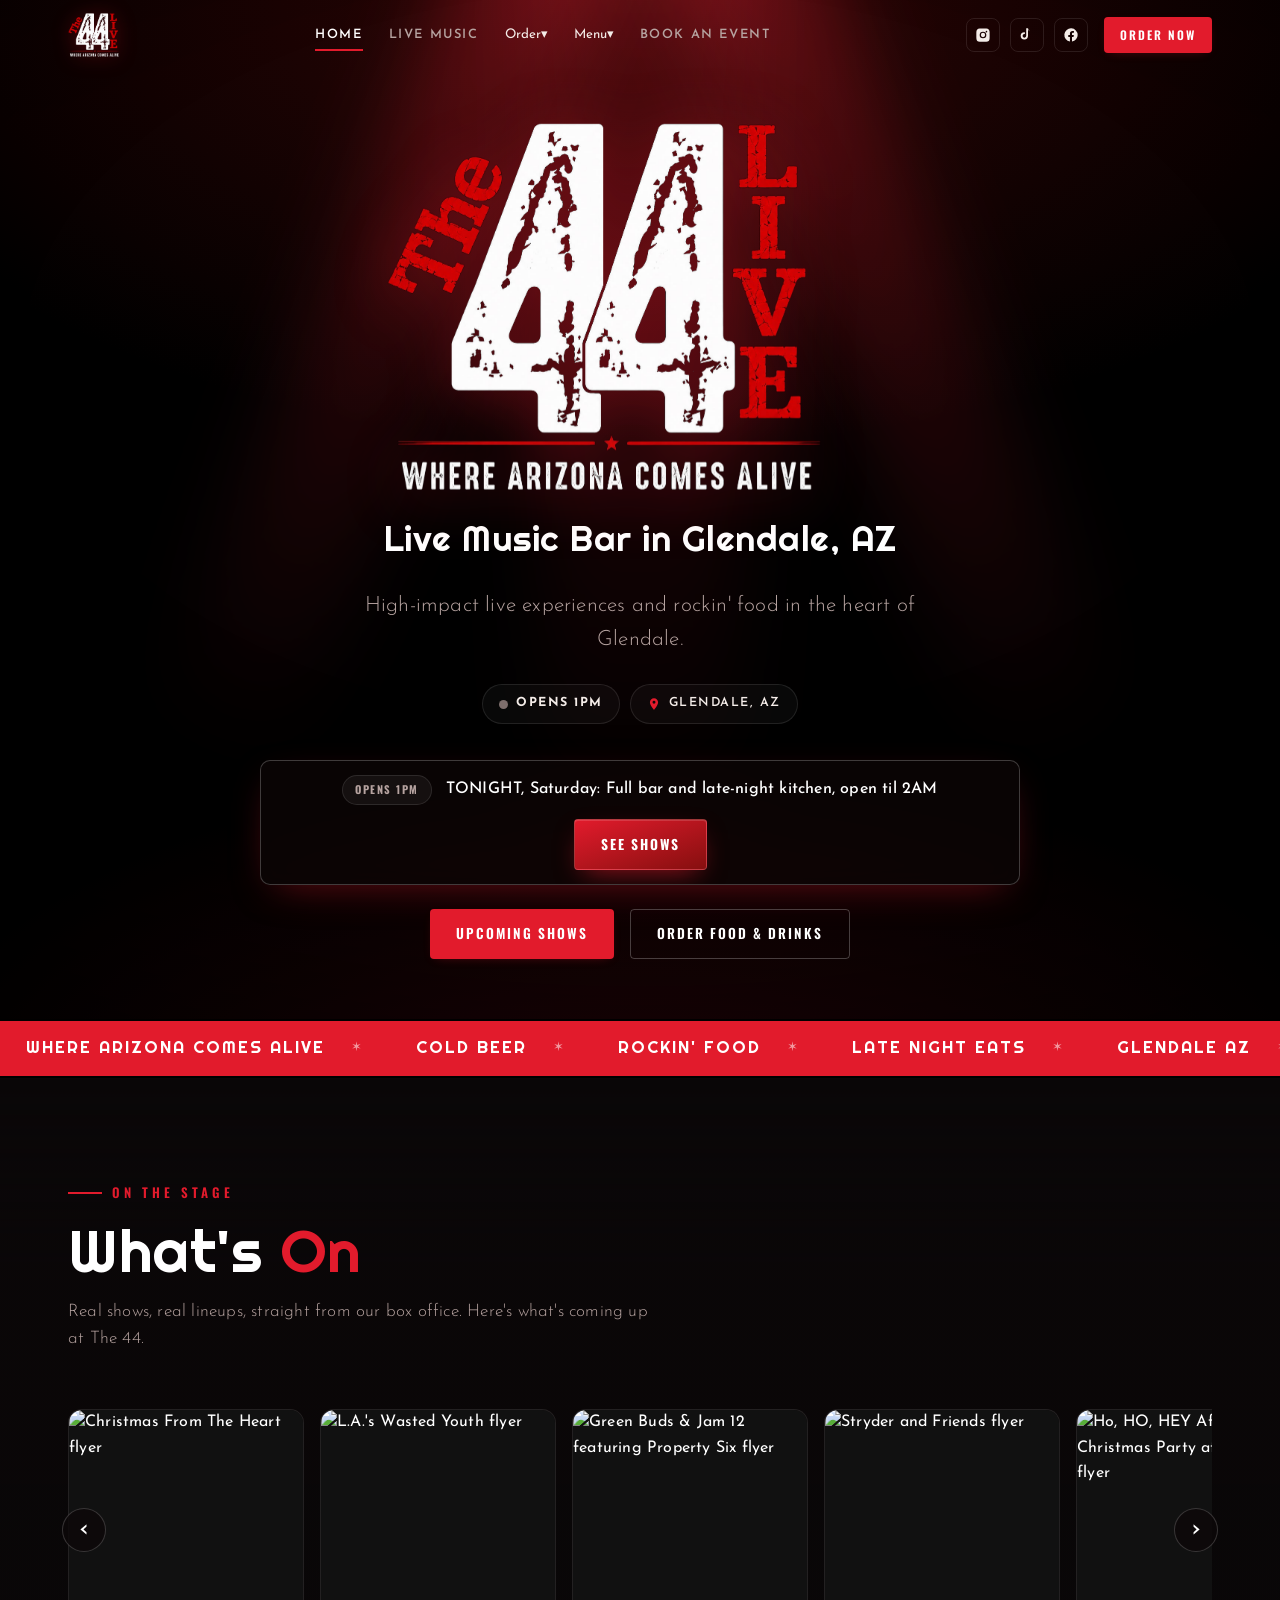
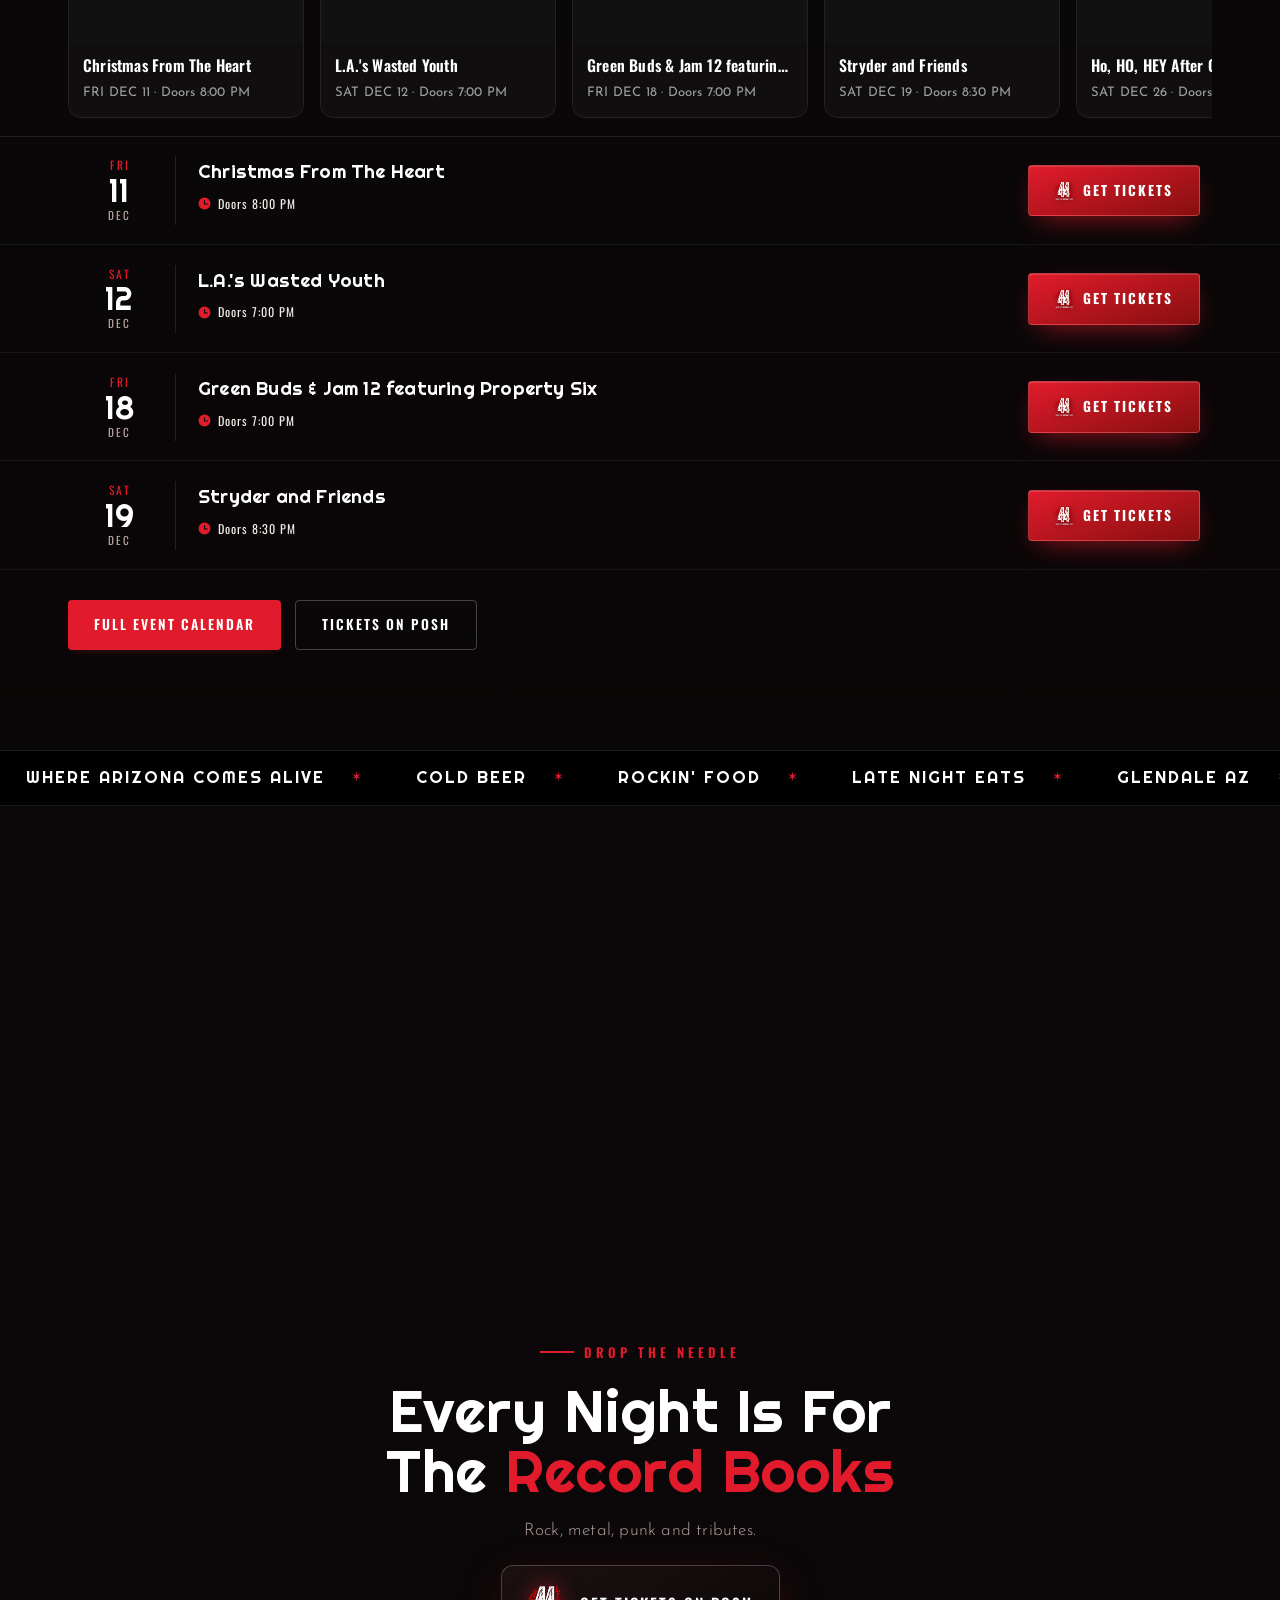
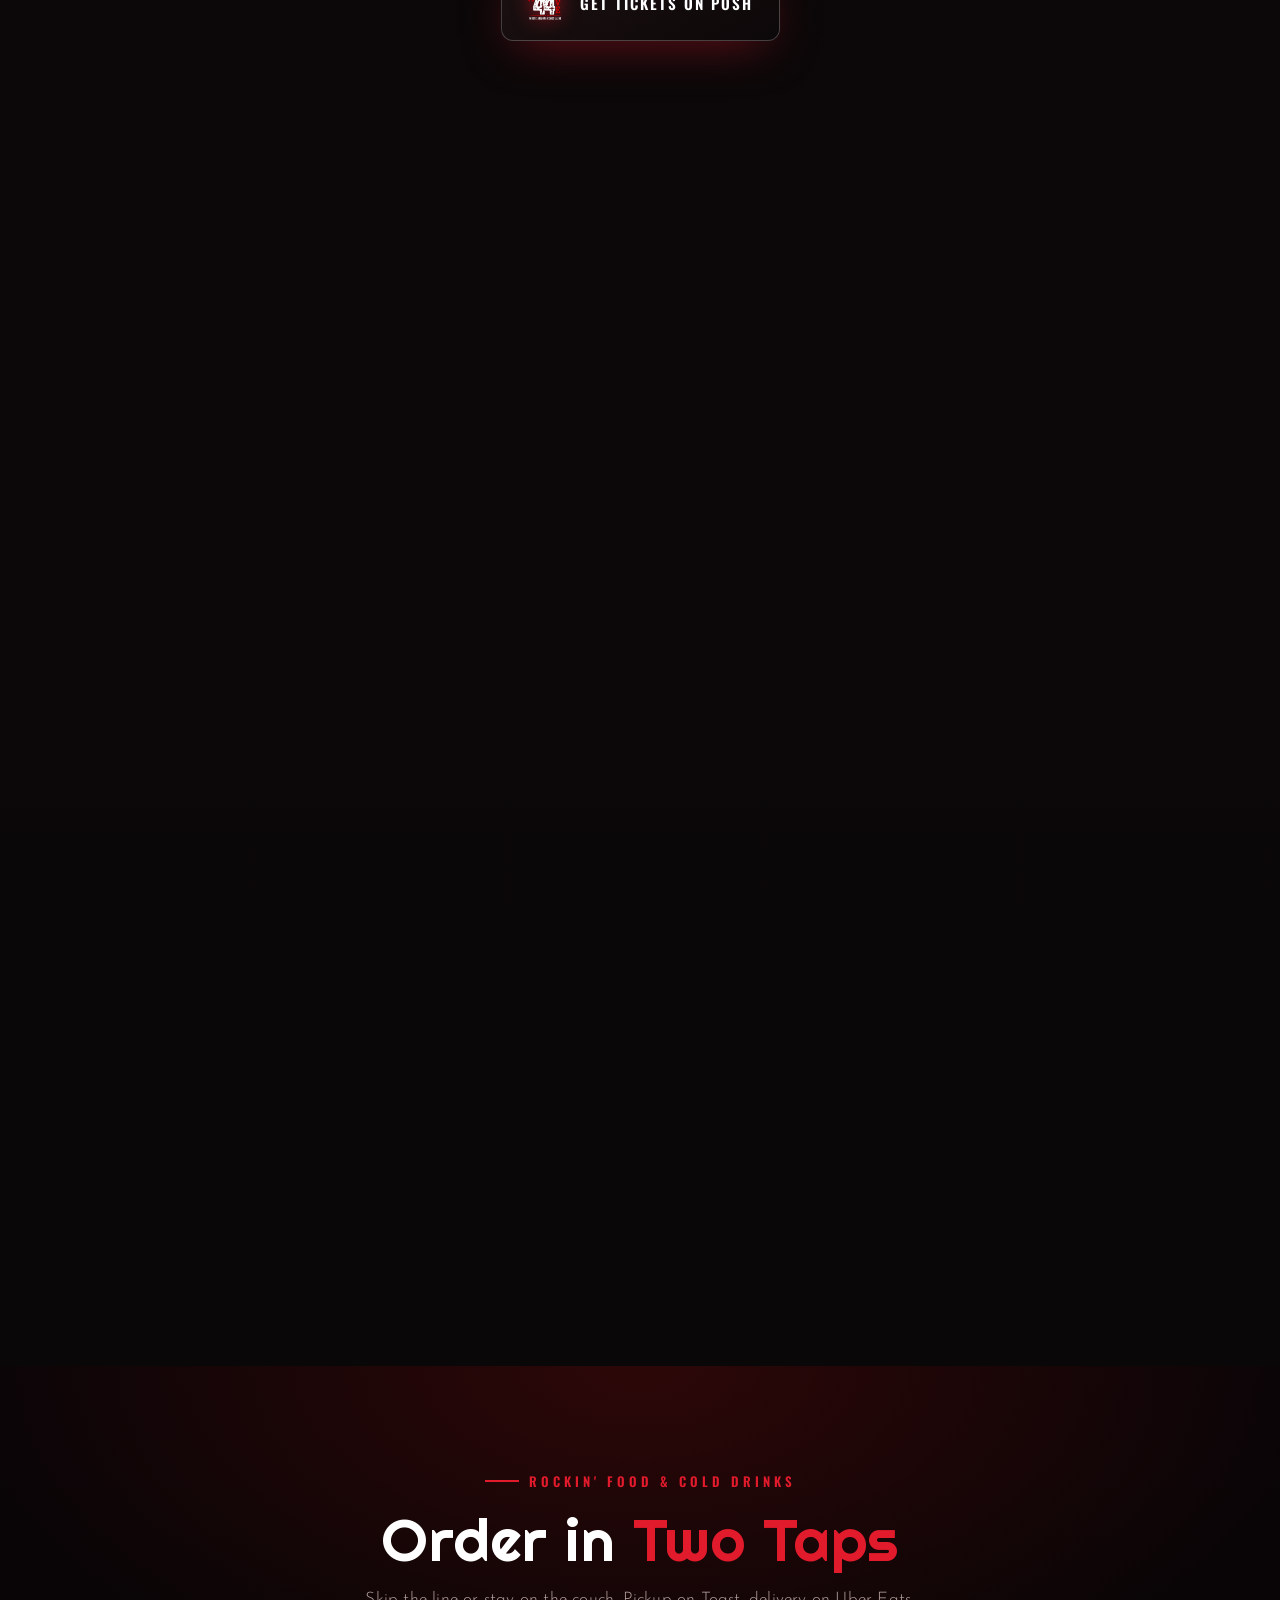
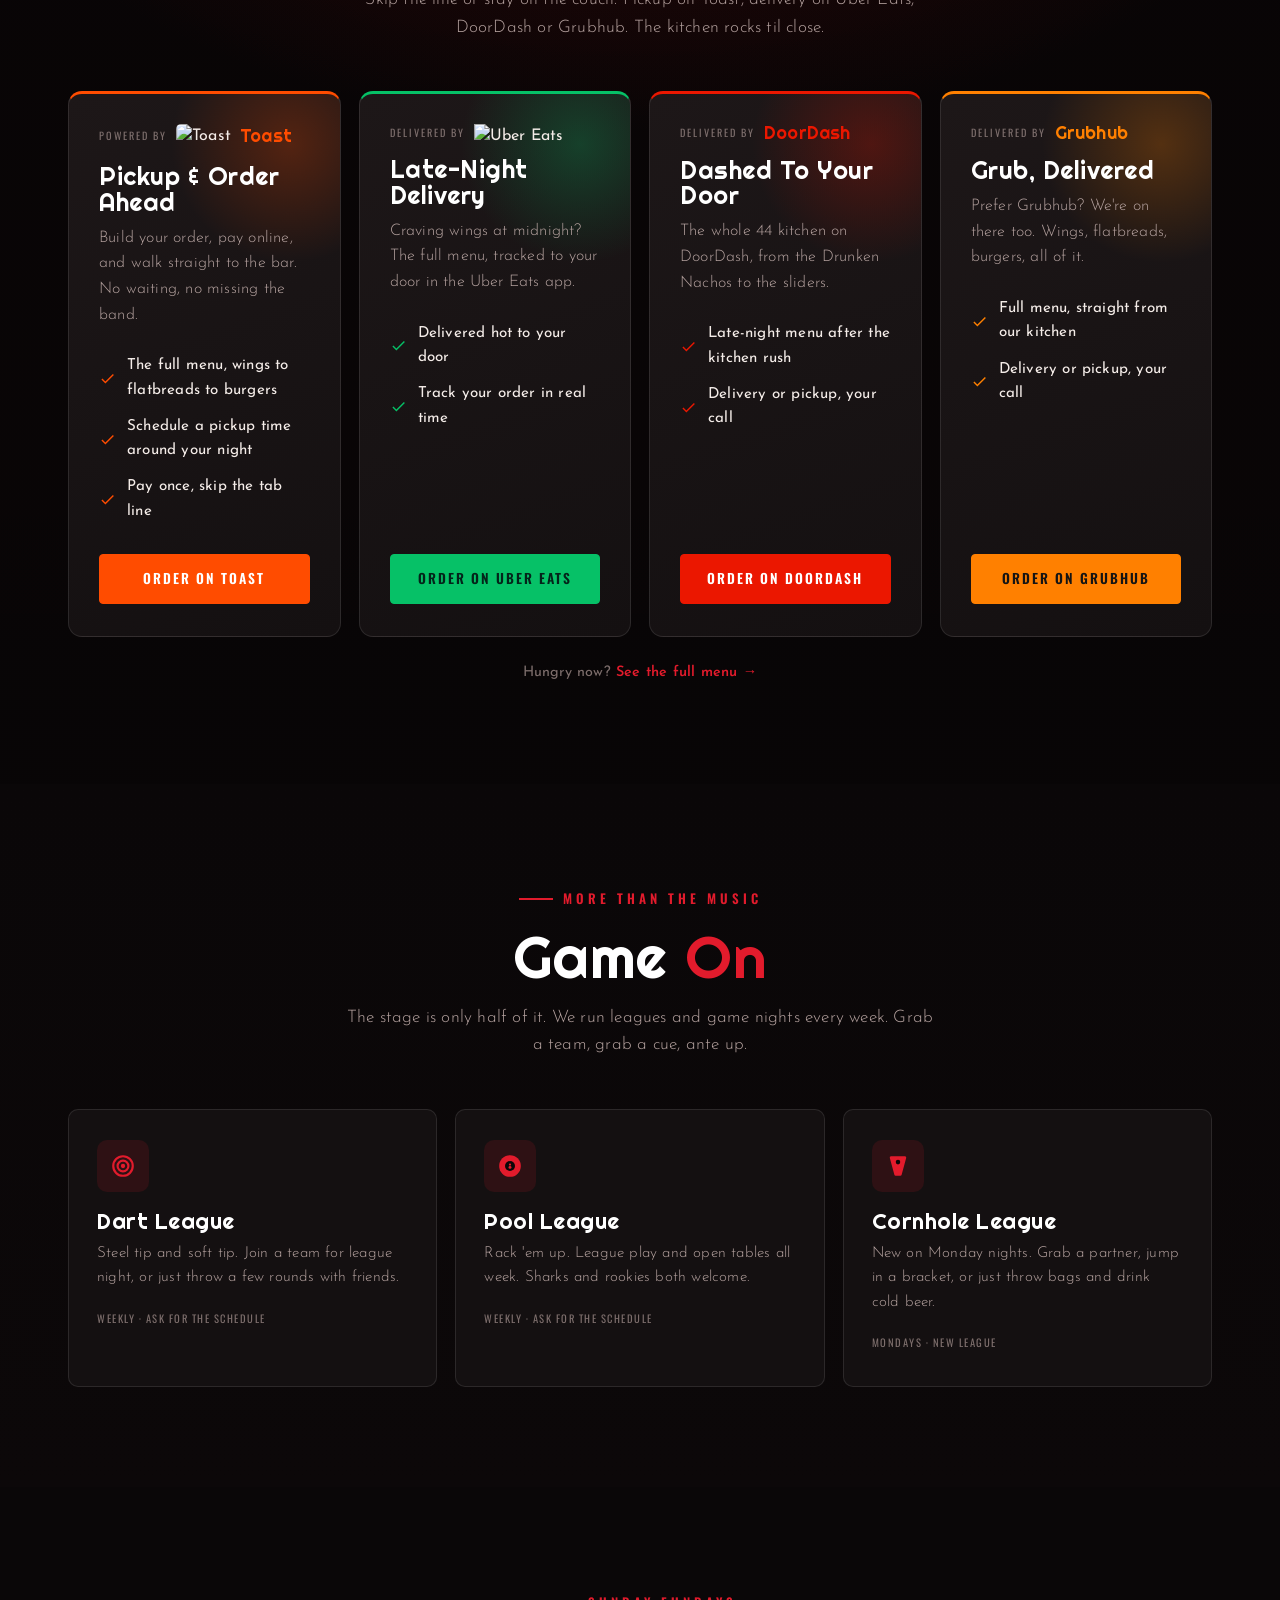
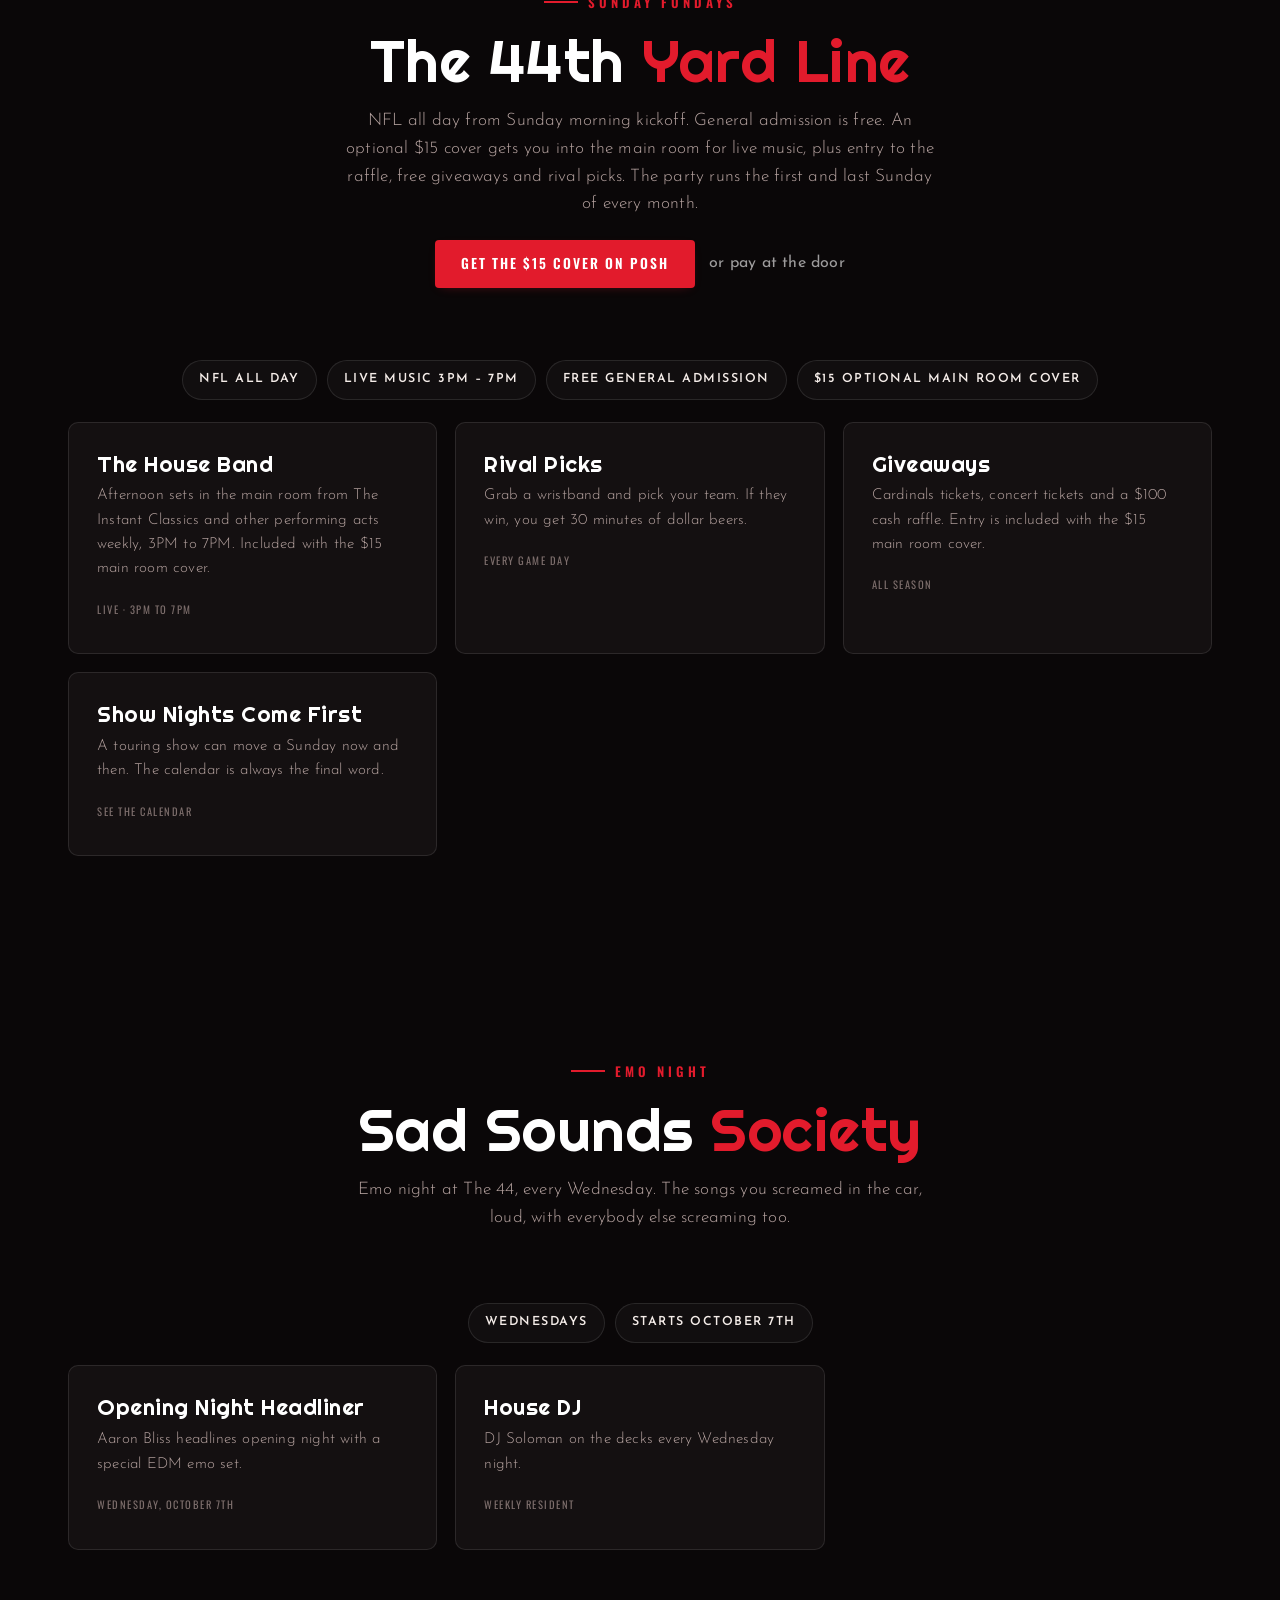
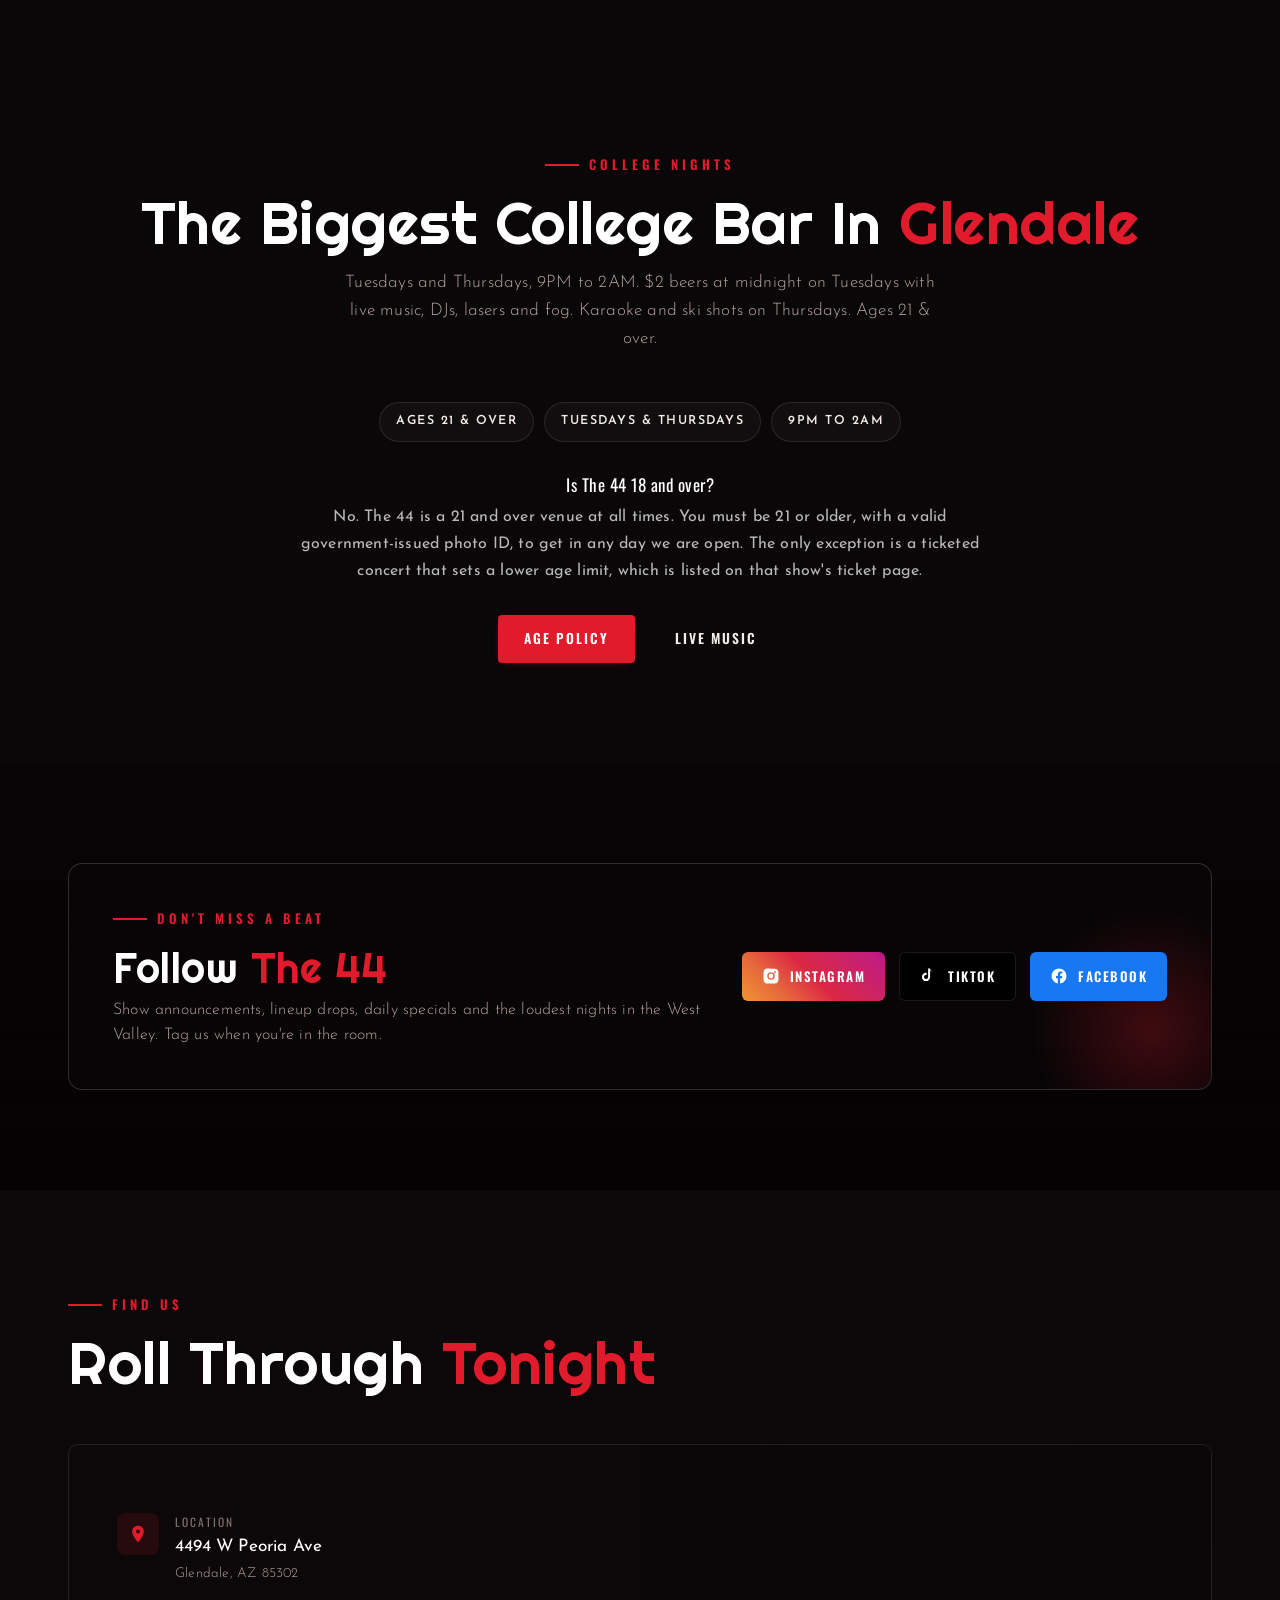
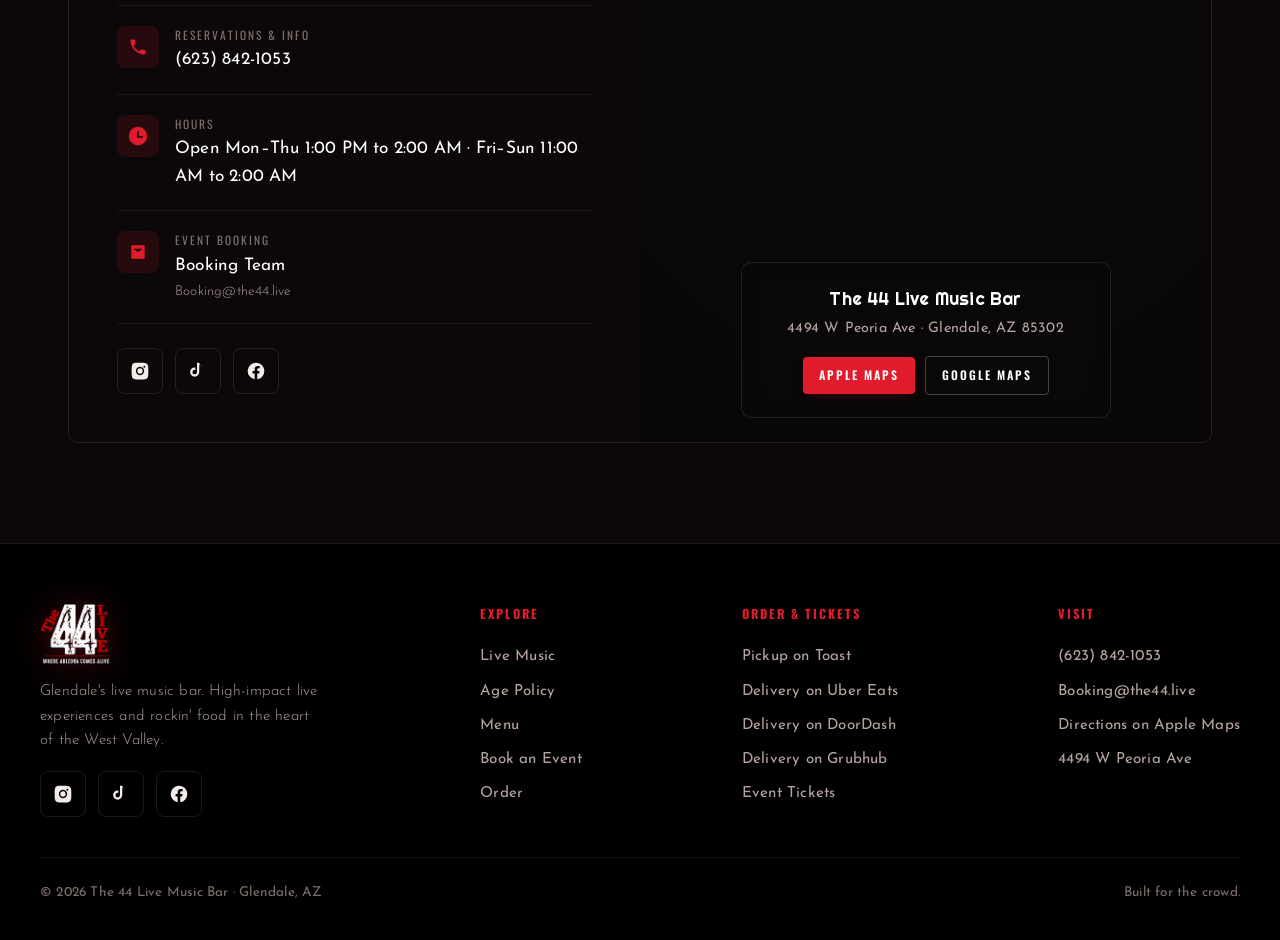
==== commit 13b23215: "Site fixes: H1 headings, og tags, evergreen promo copy, sitemap dates, refreshed events snapshot, me" ====
--- a/index.html
+++ b/index.html
@@ -7,8 +7,10 @@
 <meta name="description" content="The 44 is Glendale's live music bar. High-impact live experiences and rockin' food in the heart of the West Valley. Live music, late-night kitchen, order on Toast, Uber Eats, DoorDash & Grubhub, book your event.">
 <link rel="icon" href="assets/logo.png">
 <meta property="og:title" content="The 44 · Live Music Bar · Glendale, AZ">
+<meta property="og:type" content="website">
+<meta property="og:url" content="https://the44.live/">
 <meta property="og:description" content="High-impact live experiences and rockin' food in the heart of Glendale, Arizona.">
-<meta property="og:image" content="https://the44.live/assets/logo.png">
+<meta property="og:image" content="https://the44.live/assets/banner-poster.jpg">
 <meta name="theme-color" content="#000000">
 <link rel="preconnect" href="https://fonts.googleapis.com">
 <link rel="preconnect" href="https://fonts.gstatic.com" crossorigin>
@@ -41,6 +43,7 @@
   <div class="hero-inner">
     <div class="hero-logo-wrap">
       <img src="assets/logo.png" alt="The 44 Live — Where Arizona Comes Alive" class="hero-logo">
+    <h1 class="hero-h1">Live Music Bar in Glendale, AZ</h1>
     </div>
     <p class="hero-tag">High-impact live experiences and rockin' food in the heart of Glendale.</p>
     <div class="hero-chips">
@@ -194,14 +197,14 @@
     <div class="sec-head center reveal">
       <span class="eyebrow">Sunday Fundays</span>
       <h2 class="sec-title">The 44th <em>Yard Line</em></h2>
-      <p class="sec-sub">NFL all day from Sunday morning kickoff. General admission is free. An optional $15 cover gets you into the main room for live music, plus entry to the raffle, free giveaways and rival picks. Kickoff is Sunday, September 13th, then the first and last Sunday of every month.</p>
+      <p class="sec-sub">NFL all day from Sunday morning kickoff. General admission is free. An optional $15 cover gets you into the main room for live music, plus entry to the raffle, free giveaways and rival picks. The party runs the first and last Sunday of every month.</p>
       <div class="reveal" style="margin-top:22px;display:flex;justify-content:center;align-items:center;gap:14px;flex-wrap:wrap">
         <a class="btn btn-primary" href="https://posh.vip/g/the44" target="_blank" rel="noopener">Get the $15 Cover on Posh</a>
         <span style="color:rgba(255,255,255,.6)">or pay at the door</span>
       </div>
     </div>
     <div class="night-layout reveal">
-      <figure class="night-flyer"><img src="assets/sunday-fundays-flyer.jpg" alt="Sunday Fundays at The 44th Yard Line — NFL all day, kickoff Sunday September 13th" loading="lazy" onerror="this.closest('.night-layout').classList.add('no-flyer');this.closest('.night-flyer').remove()"></figure>
+      <figure class="night-flyer"><img src="assets/sunday-fundays-flyer.jpg" alt="Sunday Fundays at The 44th Yard Line — NFL all day on Sundays" loading="lazy" onerror="this.closest('.night-layout').classList.add('no-flyer');this.closest('.night-flyer').remove()"></figure>
       <div class="night-body">
         <div class="hero-chips">
           <span class="chip">NFL All Day</span>
@@ -242,7 +245,7 @@
     <div class="sec-head center reveal">
       <span class="eyebrow">Emo Night</span>
       <h2 class="sec-title">Sad Sounds <em>Society</em></h2>
-      <p class="sec-sub">Emo night at The 44, Wednesdays starting October 7th. The songs you screamed in the car, loud, with everybody else screaming too.</p>
+      <p class="sec-sub">Emo night at The 44, every Wednesday. The songs you screamed in the car, loud, with everybody else screaming too.</p>
     </div>
     <div class="night-layout reveal">
       <figure class="night-flyer"><img src="assets/emo-night-flyer.jpg" alt="Sad Sounds Society emo night at The 44, Wednesdays starting October 7th" loading="lazy" onerror="this.closest('.night-layout').classList.add('no-flyer');this.closest('.night-flyer').remove()"></figure>
@@ -325,7 +328,7 @@
         <div class="row"><div class="ic"><svg viewBox="0 0 24 24"><path d="M12 2C8 2 5 5 5 9c0 5 7 13 7 13s7-8 7-13c0-4-3-7-7-7zm0 9.5A2.5 2.5 0 1112 6.5a2.5 2.5 0 010 5z"/></svg></div><div><div class="lbl">Location</div><div class="val"><a href="#" data-cfg="map" target="_blank" rel="noopener">4494 W Peoria Ave<small>Glendale, AZ 85302</small></a></div></div></div>
         <div class="row"><div class="ic"><svg viewBox="0 0 24 24"><path d="M6.6 10.8a15 15 0 006.6 6.6l2.2-2.2a1 1 0 011-.24 11 11 0 003.5.56 1 1 0 011 1V20a1 1 0 01-1 1A17 17 0 013 4a1 1 0 011-1h3.5a1 1 0 011 1 11 11 0 00.56 3.5 1 1 0 01-.24 1z"/></svg></div><div><div class="lbl">Reservations &amp; Info</div><div class="val"><a href="#" data-cfg="tel">(623) 842-1053</a></div></div></div>
         <div class="row"><div class="ic"><svg viewBox="0 0 24 24"><path d="M12 1a11 11 0 100 22 11 11 0 000-22zm1 11h5v2h-7V6h2z"/></svg></div><div><div class="lbl">Hours</div><div class="val">Open Mon–Thu 1:00 PM to 2:00 AM · Fri–Sun 11:00 AM to 2:00 AM</div></div></div>
-        <div class="row"><div class="ic"><svg viewBox="0 0 24 24"><path d="M4 4h16v16H4zm2 4 6 4 6-4"/></svg></div><div><div class="lbl">Event Booking</div><div class="val"><a href="#" data-cfg="mailDefault">Benjamin Millo<small>Booking@the44.live</small></a></div></div></div>
+        <div class="row"><div class="ic"><svg viewBox="0 0 24 24"><path d="M4 4h16v16H4zm2 4 6 4 6-4"/></svg></div><div><div class="lbl">Event Booking</div><div class="val"><a href="#" data-cfg="mailDefault">Booking Team<small>Booking@the44.live</small></a></div></div></div>
         <div class="socials">
           <a href="#" data-cfg="ig" target="_blank" rel="noopener" aria-label="Instagram"><svg viewBox="0 0 24 24"><path d="M12 2.2c3.2 0 3.6 0 4.9.07 3.3.15 4.8 1.7 5 5 .06 1.3.07 1.7.07 4.9s0 3.6-.07 4.9c-.2 3.3-1.7 4.8-5 5-1.3.06-1.7.07-4.9.07s-3.6 0-4.9-.07c-3.3-.2-4.8-1.7-5-5C2.04 15.6 2 15.2 2 12s0-3.6.07-4.9c.2-3.3 1.7-4.8 5-5C8.4 2.2 8.8 2.2 12 2.2zm0 4.8a5 5 0 100 10 5 5 0 000-10zm0 8.2a3.2 3.2 0 110-6.4 3.2 3.2 0 010 6.4zm5.2-9.4a1.2 1.2 0 100 2.4 1.2 1.2 0 000-2.4z"/></svg></a>
           <a href="#" data-cfg="tt" target="_blank" rel="noopener" aria-label="TikTok"><svg viewBox="0 0 24 24"><path d="M16.5 5.8a4.8 4.8 0 01-3-1.3v8.8a5.5 5.5 0 11-5.5-5.5c.3 0 .6 0 .8.07v2.8a2.7 2.7 0 102 2.6V2h2.7a4.8 4.8 0 003 4.2z"/></svg></a>
--- a/styles.css
+++ b/styles.css
@@ -175,6 +175,7 @@
   filter:blur(30px);z-index:-1;pointer-events:none}
 .flicker{animation:neonBuzz 5.5s infinite}
 @keyframes neonBuzz{0%,28%,30%,61%,63%,90%,100%{opacity:1}29%{opacity:.5}62%{opacity:.4}91%,93%{opacity:.72}}
+.hero-h1{font-family:'Righteous',cursive;font-size:clamp(1.45rem,3.2vw,2.2rem);color:#fff;letter-spacing:.5px;margin:24px auto 0;line-height:1.15}
 .hero-tag{font-size:clamp(1rem,2.2vw,1.32rem);color:var(--muted);max-width:620px;margin:22px auto 6px;font-weight:300}
 .hero-chips{display:flex;flex-wrap:wrap;gap:10px;justify-content:center;margin:22px 0 30px}
 .chip{display:inline-flex;align-items:center;gap:8px;font-size:.78rem;letter-spacing:1.5px;text-transform:uppercase;font-weight:600;
